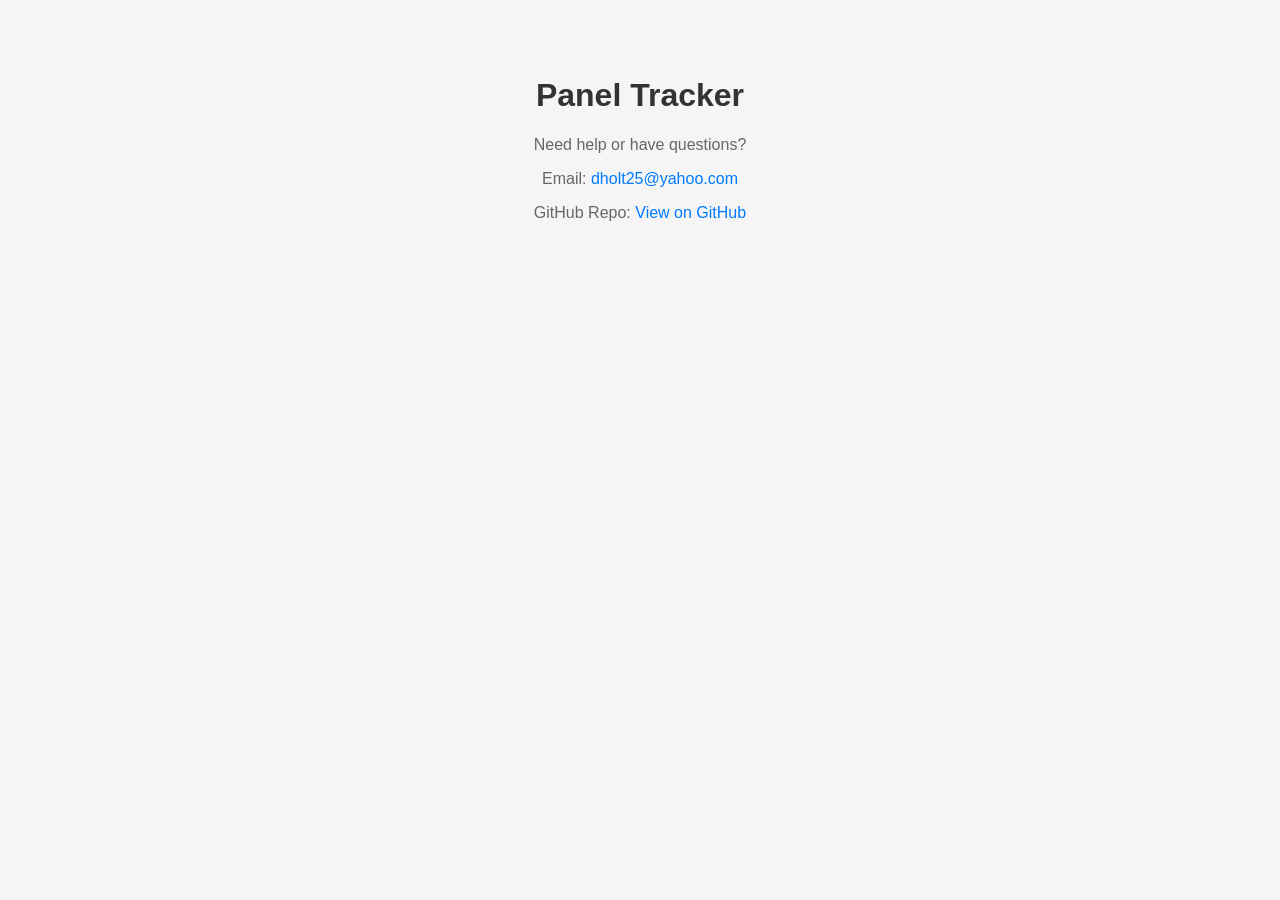
==== index.html @ fd1f83a8 "Add index.html for support page" ====
<!-- index.html -->
<!DOCTYPE html>
<html lang="en">
<head>
  <meta charset="UTF-8" />
  <meta name="viewport" content="width=device-width, initial-scale=1.0"/>
  <title>Panel Tracker Support</title>
  <style>
    body {
      font-family: sans-serif;
      background: #f5f5f5;
      text-align: center;
      padding: 3rem;
    }
    h1 {
      color: #333;
    }
    p {
      color: #666;
    }
    a {
      color: #007aff;
      text-decoration: none;
    }
  </style>
</head>
<body>
  <h1>Panel Tracker</h1>
  <p>Need help or have questions?</p>
  <p>Email: <a href="mailto:dholt25@yahoo.com">dholt25@yahoo.com</a></p>
  <p>GitHub Repo: <a href="https://github.com/Dholt1981/paneltracker-site">View on GitHub</a></p>
</body>
</html>
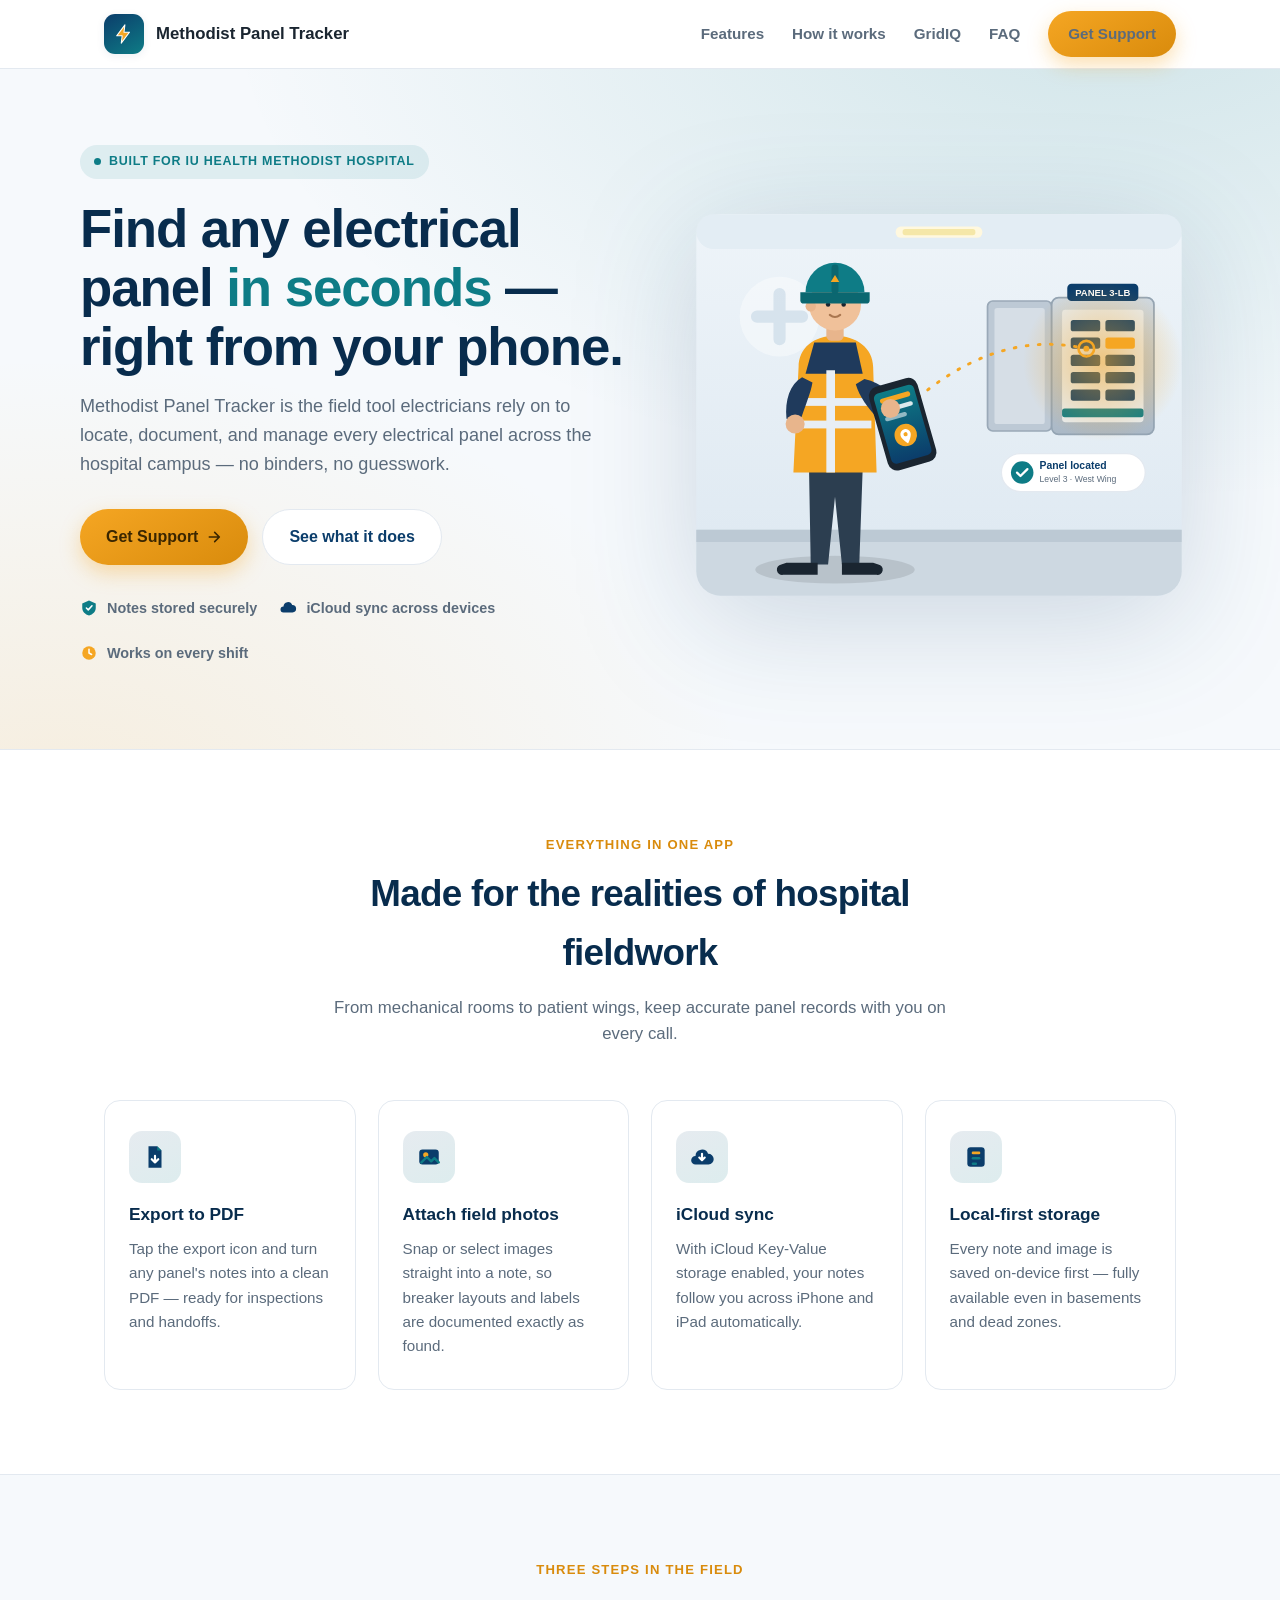
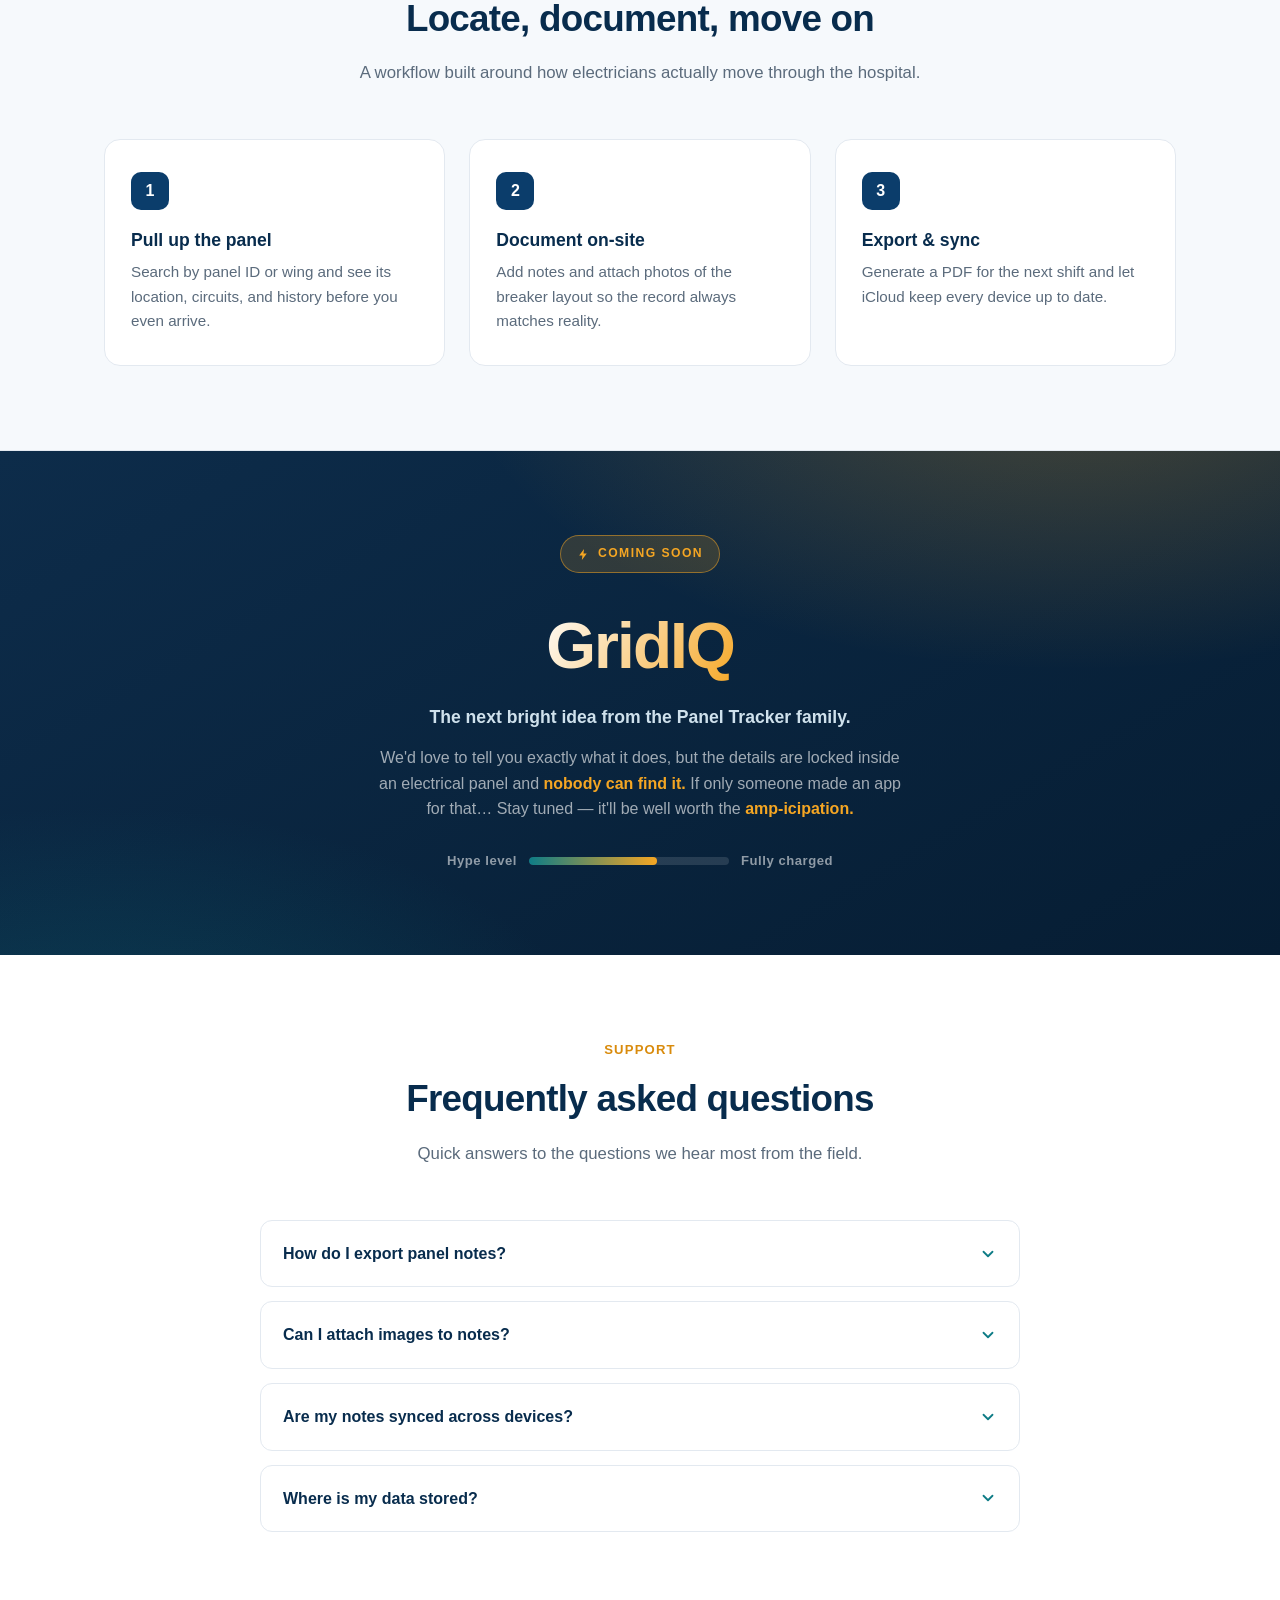
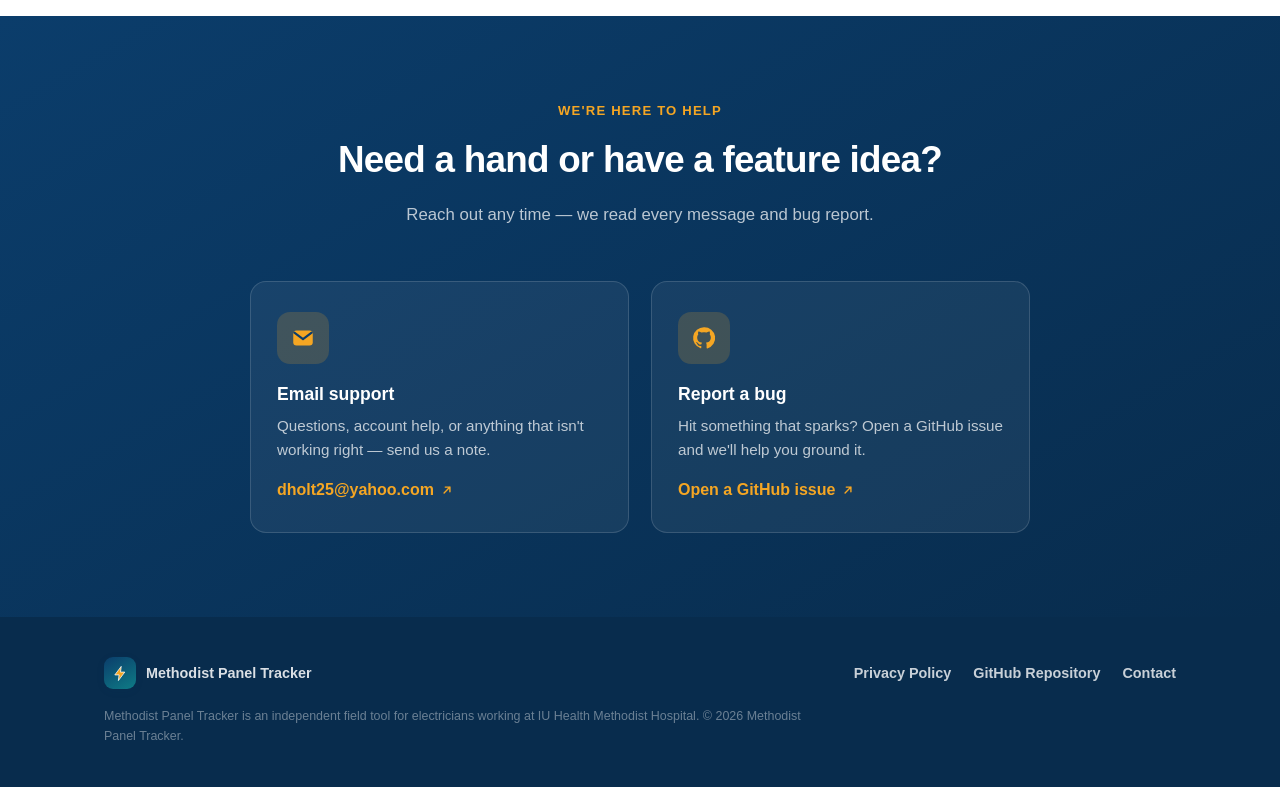
==== commit 8440f139: "Redesign site as professional landing page with GridIQ teaser Rebuild index.html into a polished lan" ====
--- a/index.html
+++ b/index.html
@@ -3,31 +3,897 @@
 <html lang="en">
 <head>
   <meta charset="UTF-8" />
-  <meta name="viewport" content="width=device-width, initial-scale=1.0"/>
-  <title>Panel Tracker Support</title>
+  <meta name="viewport" content="width=device-width, initial-scale=1.0" />
+  <meta name="description" content="Methodist Panel Tracker — the field tool electricians use to locate, document, and manage electrical panels at IU Health Methodist Hospital." />
+  <meta name="theme-color" content="#0b3d6b" />
+  <title>Methodist Panel Tracker — Field Tool for Hospital Electricians</title>
   <style>
+    :root {
+      --navy: #0b3d6b;
+      --navy-deep: #082c4d;
+      --teal: #0e7c86;
+      --amber: #f5a623;
+      --amber-deep: #d98b0c;
+      --ink: #1a2530;
+      --slate: #5b6b7c;
+      --mist: #f6f9fc;
+      --line: #e3e9f0;
+      --white: #ffffff;
+      --radius: 16px;
+      --shadow-sm: 0 2px 8px rgba(11, 61, 107, 0.08);
+      --shadow-md: 0 12px 32px rgba(11, 61, 107, 0.12);
+      --shadow-lg: 0 24px 60px rgba(11, 61, 107, 0.18);
+    }
+
+    * { box-sizing: border-box; margin: 0; padding: 0; }
+
+    html { scroll-behavior: smooth; }
+
     body {
-      font-family: sans-serif;
-      background: #f5f5f5;
+      font-family: -apple-system, BlinkMacSystemFont, "Segoe UI", Roboto, Helvetica, Arial, sans-serif;
+      color: var(--ink);
+      background: var(--white);
+      line-height: 1.6;
+      -webkit-font-smoothing: antialiased;
+    }
+
+    a { color: var(--teal); text-decoration: none; }
+    a:hover { text-decoration: underline; }
+
+    .wrap {
+      max-width: 1120px;
+      margin: 0 auto;
+      padding: 0 24px;
+    }
+
+    /* ---------- Header ---------- */
+    header {
+      position: sticky;
+      top: 0;
+      z-index: 50;
+      background: rgba(255, 255, 255, 0.92);
+      backdrop-filter: saturate(180%) blur(10px);
+      border-bottom: 1px solid var(--line);
+    }
+    .nav {
+      display: flex;
+      align-items: center;
+      justify-content: space-between;
+      height: 68px;
+    }
+    .brand {
+      display: flex;
+      align-items: center;
+      gap: 12px;
+      font-weight: 700;
+      font-size: 1.05rem;
+      color: var(--ink);
+    }
+    .brand:hover { text-decoration: none; }
+    .brand-mark {
+      width: 40px;
+      height: 40px;
+      border-radius: 11px;
+      background: linear-gradient(150deg, var(--navy), var(--teal));
+      display: grid;
+      place-items: center;
+      box-shadow: var(--shadow-sm);
+    }
+    .nav-links {
+      display: flex;
+      align-items: center;
+      gap: 28px;
+    }
+    .nav-links a {
+      color: var(--slate);
+      font-weight: 600;
+      font-size: 0.95rem;
+    }
+    .nav-links a:hover { color: var(--navy); text-decoration: none; }
+    .btn {
+      display: inline-flex;
+      align-items: center;
+      gap: 8px;
+      font-weight: 700;
+      font-size: 0.95rem;
+      padding: 11px 20px;
+      border-radius: 999px;
+      transition: transform 0.12s ease, box-shadow 0.12s ease;
+    }
+    .btn:hover { text-decoration: none; transform: translateY(-1px); }
+    .btn-primary {
+      background: linear-gradient(150deg, var(--amber), var(--amber-deep));
+      color: #3a2600;
+      box-shadow: 0 8px 20px rgba(245, 166, 35, 0.35);
+    }
+    .btn-ghost {
+      background: var(--white);
+      color: var(--navy);
+      border: 1.5px solid var(--line);
+    }
+    .btn-ghost:hover { border-color: var(--navy); }
+
+    @media (max-width: 720px) {
+      .nav-links a:not(.btn) { display: none; }
+    }
+
+    /* ---------- Hero ---------- */
+    .hero {
+      background:
+        radial-gradient(900px 500px at 88% -10%, rgba(14, 124, 134, 0.16), transparent),
+        radial-gradient(700px 460px at 4% 110%, rgba(245, 166, 35, 0.14), transparent),
+        var(--mist);
+      border-bottom: 1px solid var(--line);
+      overflow: hidden;
+    }
+    .hero-grid {
+      display: grid;
+      grid-template-columns: 1.05fr 1fr;
+      gap: 48px;
+      align-items: center;
+      padding: 76px 0 84px;
+    }
+    .eyebrow {
+      display: inline-flex;
+      align-items: center;
+      gap: 8px;
+      background: rgba(14, 124, 134, 0.1);
+      color: var(--teal);
+      font-weight: 700;
+      font-size: 0.78rem;
+      letter-spacing: 0.06em;
+      text-transform: uppercase;
+      padding: 7px 14px;
+      border-radius: 999px;
+    }
+    .eyebrow .dot {
+      width: 7px; height: 7px; border-radius: 50%;
+      background: var(--teal);
+    }
+    h1 {
+      font-size: clamp(2.2rem, 4.6vw, 3.3rem);
+      line-height: 1.12;
+      letter-spacing: -0.02em;
+      margin: 20px 0 16px;
+      color: var(--navy-deep);
+    }
+    h1 .accent { color: var(--teal); }
+    .lede {
+      font-size: 1.13rem;
+      color: var(--slate);
+      max-width: 520px;
+    }
+    .hero-cta {
+      display: flex;
+      flex-wrap: wrap;
+      gap: 14px;
+      margin-top: 30px;
+    }
+    .hero-cta .btn { padding: 14px 26px; font-size: 1rem; }
+    .trust {
+      display: flex;
+      flex-wrap: wrap;
+      gap: 22px;
+      margin-top: 32px;
+    }
+    .trust-item {
+      display: flex;
+      align-items: center;
+      gap: 9px;
+      color: var(--slate);
+      font-size: 0.9rem;
+      font-weight: 600;
+    }
+    .trust-item svg { flex-shrink: 0; }
+
+    .hero-art {
+      position: relative;
+      display: grid;
+      place-items: center;
+    }
+    .hero-art svg {
+      width: 100%;
+      height: auto;
+      max-width: 520px;
+      filter: drop-shadow(var(--shadow-lg));
+    }
+
+    @media (max-width: 880px) {
+      .hero-grid {
+        grid-template-columns: 1fr;
+        gap: 36px;
+        padding: 52px 0 60px;
+        text-align: center;
+      }
+      .lede { margin: 0 auto; }
+      .hero-cta, .trust { justify-content: center; }
+      .eyebrow { margin: 0 auto; }
+      .hero-art { order: -1; }
+    }
+
+    /* ---------- Section shells ---------- */
+    section { padding: 84px 0; }
+    .section-head {
       text-align: center;
-      padding: 3rem;
-    }
-    h1 {
-      color: #333;
-    }
-    p {
-      color: #666;
-    }
-    a {
-      color: #007aff;
-      text-decoration: none;
+      max-width: 640px;
+      margin: 0 auto 52px;
+    }
+    .section-head h2 {
+      font-size: clamp(1.7rem, 3vw, 2.3rem);
+      letter-spacing: -0.02em;
+      color: var(--navy-deep);
+    }
+    .section-head p {
+      color: var(--slate);
+      font-size: 1.05rem;
+      margin-top: 12px;
+    }
+    .kicker {
+      display: block;
+      color: var(--amber-deep);
+      font-weight: 700;
+      font-size: 0.82rem;
+      letter-spacing: 0.09em;
+      text-transform: uppercase;
+      margin-bottom: 10px;
+    }
+
+    /* ---------- Features ---------- */
+    .features { background: var(--white); }
+    .feature-grid {
+      display: grid;
+      grid-template-columns: repeat(4, 1fr);
+      gap: 22px;
+    }
+    .feature-card {
+      background: var(--white);
+      border: 1px solid var(--line);
+      border-radius: var(--radius);
+      padding: 30px 24px;
+      transition: transform 0.15s ease, box-shadow 0.15s ease, border-color 0.15s ease;
+    }
+    .feature-card:hover {
+      transform: translateY(-4px);
+      box-shadow: var(--shadow-md);
+      border-color: transparent;
+    }
+    .feat-icon {
+      width: 52px; height: 52px;
+      border-radius: 13px;
+      background: linear-gradient(150deg, rgba(11, 61, 107, 0.1), rgba(14, 124, 134, 0.14));
+      display: grid;
+      place-items: center;
+      margin-bottom: 18px;
+    }
+    .feature-card h3 {
+      font-size: 1.08rem;
+      color: var(--navy-deep);
+      margin-bottom: 8px;
+    }
+    .feature-card p {
+      color: var(--slate);
+      font-size: 0.95rem;
+    }
+    @media (max-width: 880px) {
+      .feature-grid { grid-template-columns: repeat(2, 1fr); }
+    }
+    @media (max-width: 520px) {
+      .feature-grid { grid-template-columns: 1fr; }
+    }
+
+    /* ---------- Workflow ---------- */
+    .workflow { background: var(--mist); border-block: 1px solid var(--line); }
+    .step-grid {
+      display: grid;
+      grid-template-columns: repeat(3, 1fr);
+      gap: 24px;
+      counter-reset: step;
+    }
+    .step {
+      background: var(--white);
+      border: 1px solid var(--line);
+      border-radius: var(--radius);
+      padding: 32px 26px;
+      position: relative;
+    }
+    .step-num {
+      width: 38px; height: 38px;
+      border-radius: 10px;
+      background: var(--navy);
+      color: var(--white);
+      font-weight: 800;
+      display: grid;
+      place-items: center;
+      margin-bottom: 16px;
+    }
+    .step h3 { font-size: 1.1rem; color: var(--navy-deep); margin-bottom: 6px; }
+    .step p { color: var(--slate); font-size: 0.95rem; }
+    @media (max-width: 760px) {
+      .step-grid { grid-template-columns: 1fr; }
+    }
+
+    /* ---------- GridIQ teaser ---------- */
+    .gridiq {
+      background:
+        radial-gradient(620px 320px at 84% -20%, rgba(245, 166, 35, 0.28), transparent),
+        radial-gradient(520px 300px at 8% 130%, rgba(14, 124, 134, 0.32), transparent),
+        linear-gradient(150deg, #0d2c4a, #061d33);
+      color: var(--white);
+      text-align: center;
+    }
+    .gridiq-inner {
+      max-width: 660px;
+      display: flex;
+      flex-direction: column;
+      align-items: center;
+    }
+    .soon-badge {
+      display: inline-flex;
+      align-items: center;
+      gap: 8px;
+      background: rgba(245, 166, 35, 0.16);
+      border: 1px solid rgba(245, 166, 35, 0.5);
+      color: var(--amber);
+      font-weight: 800;
+      font-size: 0.76rem;
+      letter-spacing: 0.12em;
+      text-transform: uppercase;
+      padding: 8px 16px;
+      border-radius: 999px;
+    }
+    .gridiq h2 {
+      font-size: clamp(2.6rem, 6vw, 4rem);
+      letter-spacing: -0.03em;
+      margin: 22px 0 6px;
+      background: linear-gradient(120deg, #ffffff, var(--amber));
+      -webkit-background-clip: text;
+      background-clip: text;
+      color: transparent;
+    }
+    .gridiq .gridiq-sub {
+      font-size: 1.1rem;
+      font-weight: 700;
+      color: #cfe1ec;
+      margin-bottom: 14px;
+    }
+    .gridiq .gridiq-joke {
+      color: rgba(255, 255, 255, 0.62);
+      font-size: 1rem;
+      max-width: 540px;
+    }
+    .gridiq .gridiq-joke em { color: var(--amber); font-style: normal; font-weight: 700; }
+    .gridiq .meter {
+      display: flex;
+      align-items: center;
+      gap: 12px;
+      margin-top: 28px;
+      color: rgba(255, 255, 255, 0.55);
+      font-size: 0.82rem;
+      font-weight: 700;
+      letter-spacing: 0.04em;
+    }
+    .meter .track {
+      width: 200px;
+      height: 8px;
+      border-radius: 999px;
+      background: rgba(255, 255, 255, 0.12);
+      overflow: hidden;
+    }
+    .meter .fill {
+      display: block;
+      height: 100%;
+      width: 64%;
+      border-radius: 999px;
+      background: linear-gradient(90deg, var(--teal), var(--amber));
+    }
+
+    /* ---------- FAQ ---------- */
+    .faq { background: var(--white); }
+    .faq-list {
+      max-width: 760px;
+      margin: 0 auto;
+      display: flex;
+      flex-direction: column;
+      gap: 14px;
+    }
+    details {
+      border: 1px solid var(--line);
+      border-radius: 12px;
+      background: var(--white);
+      overflow: hidden;
+      transition: box-shadow 0.15s ease;
+    }
+    details[open] { box-shadow: var(--shadow-sm); }
+    summary {
+      cursor: pointer;
+      list-style: none;
+      padding: 20px 22px;
+      font-weight: 700;
+      color: var(--navy-deep);
+      display: flex;
+      justify-content: space-between;
+      align-items: center;
+      gap: 16px;
+    }
+    summary::-webkit-details-marker { display: none; }
+    summary .chev {
+      flex-shrink: 0;
+      transition: transform 0.2s ease;
+      color: var(--teal);
+    }
+    details[open] summary .chev { transform: rotate(180deg); }
+    details .answer {
+      padding: 0 22px 20px;
+      color: var(--slate);
+    }
+
+    /* ---------- Support / contact ---------- */
+    .support {
+      background: linear-gradient(150deg, var(--navy), var(--navy-deep));
+      color: var(--white);
+    }
+    .support .section-head h2 { color: var(--white); }
+    .support .section-head p { color: rgba(255, 255, 255, 0.72); }
+    .support .kicker { color: var(--amber); }
+    .contact-grid {
+      display: grid;
+      grid-template-columns: repeat(2, 1fr);
+      gap: 22px;
+      max-width: 780px;
+      margin: 0 auto;
+    }
+    .contact-card {
+      background: rgba(255, 255, 255, 0.06);
+      border: 1px solid rgba(255, 255, 255, 0.14);
+      border-radius: var(--radius);
+      padding: 30px 26px;
+      transition: background 0.15s ease;
+    }
+    .contact-card:hover { background: rgba(255, 255, 255, 0.1); }
+    .contact-card .feat-icon {
+      background: rgba(245, 166, 35, 0.18);
+      margin-bottom: 16px;
+    }
+    .contact-card h3 { font-size: 1.1rem; margin-bottom: 6px; }
+    .contact-card p { color: rgba(255, 255, 255, 0.72); font-size: 0.95rem; margin-bottom: 14px; }
+    .contact-card a.link-out {
+      font-weight: 700;
+      color: var(--amber);
+      display: inline-flex;
+      align-items: center;
+      gap: 6px;
+    }
+    @media (max-width: 620px) {
+      .contact-grid { grid-template-columns: 1fr; }
+    }
+
+    /* ---------- Footer ---------- */
+    footer {
+      background: var(--navy-deep);
+      color: rgba(255, 255, 255, 0.6);
+      padding: 40px 0;
+      font-size: 0.9rem;
+    }
+    .foot {
+      display: flex;
+      flex-wrap: wrap;
+      align-items: center;
+      justify-content: space-between;
+      gap: 16px;
+    }
+    .foot-links { display: flex; gap: 22px; flex-wrap: wrap; }
+    .foot-links a { color: rgba(255, 255, 255, 0.78); font-weight: 600; }
+    .foot-brand { display: flex; align-items: center; gap: 10px; color: rgba(255,255,255,0.85); font-weight: 700; }
+    .disclaimer {
+      margin-top: 18px;
+      font-size: 0.78rem;
+      color: rgba(255, 255, 255, 0.4);
+      max-width: 720px;
     }
   </style>
 </head>
 <body>
-  <h1>Panel Tracker</h1>
-  <p>Need help or have questions?</p>
-  <p>Email: <a href="mailto:dholt25@yahoo.com">dholt25@yahoo.com</a></p>
-  <p>GitHub Repo: <a href="https://github.com/Dholt1981/paneltracker-site">View on GitHub</a></p>
+
+  <!-- ===== Header ===== -->
+  <header>
+    <div class="wrap nav">
+      <a class="brand" href="#top">
+        <span class="brand-mark" aria-hidden="true">
+          <svg width="22" height="22" viewBox="0 0 24 24" fill="none">
+            <path d="M13 2 4 14h6l-1 8 9-12h-6l1-8Z" fill="#f5a623" stroke="#fff" stroke-width="1.1" stroke-linejoin="round"/>
+          </svg>
+        </span>
+        <span>Methodist Panel Tracker</span>
+      </a>
+      <nav class="nav-links">
+        <a href="#features">Features</a>
+        <a href="#workflow">How it works</a>
+        <a href="#gridiq">GridIQ</a>
+        <a href="#faq">FAQ</a>
+        <a href="#support" class="btn btn-primary">Get Support</a>
+      </nav>
+    </div>
+  </header>
+
+  <main id="top">
+
+    <!-- ===== Hero ===== -->
+    <div class="hero">
+      <div class="wrap hero-grid">
+        <div class="hero-copy">
+          <span class="eyebrow"><span class="dot"></span> Built for IU Health Methodist Hospital</span>
+          <h1>Find any electrical panel <span class="accent">in seconds</span> — right from your phone.</h1>
+          <p class="lede">
+            Methodist Panel Tracker is the field tool electricians rely on to
+            locate, document, and manage every electrical panel across the
+            hospital campus — no binders, no guesswork.
+          </p>
+          <div class="hero-cta">
+            <a href="#support" class="btn btn-primary">
+              Get Support
+              <svg width="16" height="16" viewBox="0 0 24 24" fill="none"><path d="M5 12h14M13 5l7 7-7 7" stroke="#3a2600" stroke-width="2.4" stroke-linecap="round" stroke-linejoin="round"/></svg>
+            </a>
+            <a href="#features" class="btn btn-ghost">See what it does</a>
+          </div>
+          <div class="trust">
+            <span class="trust-item">
+              <svg width="18" height="18" viewBox="0 0 24 24" fill="none"><path d="M12 2 3 6v6c0 5 3.8 8.5 9 10 5.2-1.5 9-5 9-10V6l-9-4Z" fill="#0e7c86"/><path d="m8.5 12 2.5 2.5L16 9" stroke="#fff" stroke-width="2" stroke-linecap="round" stroke-linejoin="round"/></svg>
+              Notes stored securely
+            </span>
+            <span class="trust-item">
+              <svg width="18" height="18" viewBox="0 0 24 24" fill="none"><path d="M6 18a4 4 0 0 1 0-8 6 6 0 0 1 11.6-2A4.5 4.5 0 0 1 18 18H6Z" fill="#0b3d6b"/></svg>
+              iCloud sync across devices
+            </span>
+            <span class="trust-item">
+              <svg width="18" height="18" viewBox="0 0 24 24" fill="none"><circle cx="12" cy="12" r="9" fill="#f5a623"/><path d="M12 7v5l3.5 2" stroke="#fff" stroke-width="2" stroke-linecap="round" stroke-linejoin="round"/></svg>
+              Works on every shift
+            </span>
+          </div>
+        </div>
+
+        <!-- Hero illustration: electrician using phone to locate a hospital panel -->
+        <div class="hero-art">
+          <svg viewBox="0 0 600 480" role="img" aria-labelledby="heroTitle heroDesc" xmlns="http://www.w3.org/2000/svg">
+            <title id="heroTitle">Electrician using a phone to locate a hospital electrical panel</title>
+            <desc id="heroDesc">A hard-hatted electrician in a safety vest holds a smartphone running Methodist Panel Tracker, with a locator signal pointing to an open electrical panel on a hospital corridor wall.</desc>
+
+            <defs>
+              <linearGradient id="wall" x1="0" y1="0" x2="0" y2="1">
+                <stop offset="0" stop-color="#eef4f9"/>
+                <stop offset="1" stop-color="#dde8f1"/>
+              </linearGradient>
+              <linearGradient id="panelG" x1="0" y1="0" x2="0" y2="1">
+                <stop offset="0" stop-color="#cfd9e2"/>
+                <stop offset="1" stop-color="#aab8c6"/>
+              </linearGradient>
+              <linearGradient id="phoneScreen" x1="0" y1="0" x2="0" y2="1">
+                <stop offset="0" stop-color="#0e7c86"/>
+                <stop offset="1" stop-color="#0b3d6b"/>
+              </linearGradient>
+              <radialGradient id="ping" cx="0.5" cy="0.5" r="0.5">
+                <stop offset="0" stop-color="#f5a623" stop-opacity="0.55"/>
+                <stop offset="1" stop-color="#f5a623" stop-opacity="0"/>
+              </radialGradient>
+            </defs>
+
+            <!-- backdrop -->
+            <rect x="20" y="20" width="560" height="440" rx="28" fill="url(#wall)"/>
+
+            <!-- hospital ceiling rail + recessed light -->
+            <rect x="20" y="20" width="560" height="40" rx="20" fill="#e3edf4"/>
+            <rect x="250" y="34" width="100" height="13" rx="6" fill="#fff8df"/>
+            <rect x="258" y="37" width="84" height="7" rx="3" fill="#f5e7a8"/>
+
+            <!-- faint medical cross on wall -->
+            <g opacity="0.4">
+              <circle cx="116" cy="138" r="46" fill="#fff"/>
+              <path d="M116 112v52M90 138h52" stroke="#bcd0e0" stroke-width="14" stroke-linecap="round"/>
+            </g>
+
+            <!-- corridor floor -->
+            <path d="M20 384h560v48a28 28 0 0 1-28 28H48a28 28 0 0 1-28-28v-48Z" fill="#cdd8e1"/>
+            <path d="M20 384h560v14H20z" fill="#bcc9d4"/>
+
+            <!-- ===== Electrical panel on the wall ===== -->
+            <g>
+              <!-- open door -->
+              <rect x="356" y="120" width="74" height="150" rx="6" fill="#bdc9d5" stroke="#9aa9b8" stroke-width="2"/>
+              <rect x="364" y="128" width="58" height="134" rx="3" fill="#d6dee6"/>
+              <!-- cabinet body -->
+              <rect x="430" y="116" width="118" height="158" rx="8" fill="url(#panelG)" stroke="#94a4b3" stroke-width="2"/>
+              <rect x="442" y="130" width="94" height="130" rx="4" fill="#e7edf2"/>
+              <!-- breaker rows -->
+              <g fill="#0b3d6b">
+                <rect x="452" y="142" width="34" height="13" rx="3"/>
+                <rect x="492" y="142" width="34" height="13" rx="3"/>
+                <rect x="452" y="162" width="34" height="13" rx="3"/>
+                <rect x="492" y="162" width="34" height="13" rx="3" fill="#f5a623"/>
+                <rect x="452" y="182" width="34" height="13" rx="3"/>
+                <rect x="492" y="182" width="34" height="13" rx="3"/>
+                <rect x="452" y="202" width="34" height="13" rx="3"/>
+                <rect x="492" y="202" width="34" height="13" rx="3"/>
+                <rect x="452" y="222" width="34" height="13" rx="3"/>
+                <rect x="492" y="222" width="34" height="13" rx="3"/>
+              </g>
+              <!-- panel label tag -->
+              <rect x="442" y="244" width="94" height="10" rx="3" fill="#0e7c86"/>
+              <!-- panel ID plate -->
+              <rect x="448" y="100" width="82" height="20" rx="5" fill="#0b3d6b"/>
+              <text x="489" y="114" font-family="Arial, sans-serif" font-size="11" font-weight="700" fill="#fff" text-anchor="middle">PANEL 3-LB</text>
+            </g>
+
+            <!-- locator ping behind panel -->
+            <circle cx="489" cy="190" r="92" fill="url(#ping)"/>
+
+            <!-- dashed locator beam from phone to panel -->
+            <path d="M255 250 Q360 150 470 175" stroke="#f5a623" stroke-width="3.4" stroke-linecap="round" stroke-dasharray="2 12" fill="none"/>
+            <circle cx="470" cy="175" r="9" fill="none" stroke="#f5a623" stroke-width="3"/>
+            <circle cx="470" cy="175" r="3.4" fill="#f5a623"/>
+
+            <!-- ===== Electrician ===== -->
+            <g>
+              <!-- shadow -->
+              <ellipse cx="180" cy="430" rx="92" ry="16" fill="#000" opacity="0.1"/>
+
+              <!-- legs -->
+              <path d="M150 312h62l-4 112h-20l-8-78-8 78h-20l-2-112Z" fill="#2c3e50"/>
+              <!-- boots -->
+              <path d="M124 422h36v14h-40a4 4 0 0 1-2-12l6-2Z" fill="#1a2530"/>
+              <path d="M188 422h36l6 2a4 4 0 0 1-2 12h-40v-14Z" fill="#1a2530"/>
+
+              <!-- torso: hi-vis safety vest -->
+              <path d="M138 196c0-22 18-36 42-36s44 14 44 36l4 122h-96l6-122Z" fill="#f5a623"/>
+              <!-- vest under-shirt -->
+              <path d="M156 168h48l8 36h-66l10-36Z" fill="#1f3a5c"/>
+              <!-- reflective stripes -->
+              <rect x="142" y="232" width="80" height="9" fill="#e8eef4"/>
+              <rect x="142" y="258" width="80" height="9" fill="#e8eef4"/>
+              <path d="M170 200h10v118h-10z" fill="#e8eef4"/>
+
+              <!-- right arm holding phone up -->
+              <path d="M214 210c20 4 34 18 40 36-6 8-16 12-24 10-12-12-22-26-26-40l10-6Z" fill="#1f3a5c"/>
+              <!-- left arm down -->
+              <path d="M142 208c-14 8-20 26-18 48l16 2c6-18 12-32 14-44l-12-6Z" fill="#1f3a5c"/>
+              <!-- left hand -->
+              <circle cx="134" cy="262" r="11" fill="#e8b58c"/>
+
+              <!-- phone in right hand -->
+              <g transform="rotate(-16 250 252)">
+                <rect x="226" y="214" width="58" height="100" rx="11" fill="#1a2530"/>
+                <rect x="231" y="222" width="48" height="84" rx="6" fill="url(#phoneScreen)"/>
+                <!-- app screen content -->
+                <rect x="237" y="229" width="36" height="6" rx="3" fill="#f5a623"/>
+                <rect x="237" y="241" width="36" height="5" rx="2.5" fill="#ffffff" opacity="0.85"/>
+                <rect x="237" y="251" width="26" height="5" rx="2.5" fill="#ffffff" opacity="0.55"/>
+                <!-- pin marker on screen -->
+                <circle cx="255" cy="277" r="13" fill="#f5a623"/>
+                <path d="M255 270a6 6 0 0 0-6 6c0 4.5 6 11 6 11s6-6.5 6-11a6 6 0 0 0-6-6Z" fill="#fff"/>
+                <circle cx="255" cy="276" r="2.4" fill="#f5a623"/>
+              </g>
+              <!-- right hand gripping phone -->
+              <circle cx="244" cy="244" r="11" fill="#e8b58c"/>
+
+              <!-- neck + head -->
+              <rect x="170" y="146" width="20" height="20" rx="6" fill="#e8b58c"/>
+              <circle cx="180" cy="124" r="30" fill="#f0c19a"/>
+              <!-- ear -->
+              <circle cx="152" cy="126" r="6" fill="#e8b58c"/>
+              <!-- face detail -->
+              <circle cx="172" cy="124" r="2.6" fill="#1a2530"/>
+              <circle cx="190" cy="124" r="2.6" fill="#1a2530"/>
+              <path d="M174 136q6 5 12 0" stroke="#a9764f" stroke-width="2.4" fill="none" stroke-linecap="round"/>
+
+              <!-- hard hat -->
+              <path d="M146 110a34 34 0 0 1 68 0Z" fill="#0e7c86"/>
+              <path d="M140 110h80v9a4 4 0 0 1-4 4h-72a4 4 0 0 1-4-4v-9Z" fill="#0b6770"/>
+              <rect x="176" y="78" width="8" height="34" rx="4" fill="#0b6770"/>
+              <!-- hat front badge -->
+              <path d="M180 90l-5 8h10l-5-8Z" fill="#f5a623"/>
+            </g>
+
+            <!-- floating UI: located confirmation chip -->
+            <g>
+              <rect x="372" y="296" width="166" height="44" rx="22" fill="#fff" stroke="#e3e9f0" stroke-width="1.5"/>
+              <circle cx="396" cy="318" r="13" fill="#0e7c86"/>
+              <path d="m390 318 4 4 8-8" stroke="#fff" stroke-width="2.6" stroke-linecap="round" stroke-linejoin="round" fill="none"/>
+              <text x="416" y="314" font-family="Arial, sans-serif" font-size="12" font-weight="700" fill="#0b3d6b">Panel located</text>
+              <text x="416" y="329" font-family="Arial, sans-serif" font-size="10" fill="#5b6b7c">Level 3 · West Wing</text>
+            </g>
+          </svg>
+        </div>
+      </div>
+    </div>
+
+    <!-- ===== Features ===== -->
+    <section id="features" class="features">
+      <div class="wrap">
+        <div class="section-head">
+          <span class="kicker">Everything in one app</span>
+          <h2>Made for the realities of hospital fieldwork</h2>
+          <p>From mechanical rooms to patient wings, keep accurate panel records with you on every call.</p>
+        </div>
+        <div class="feature-grid">
+          <div class="feature-card">
+            <div class="feat-icon">
+              <svg width="26" height="26" viewBox="0 0 24 24" fill="none"><path d="M6 2h8l4 4v16H6V2Z" fill="#0b3d6b"/><path d="M14 2v4h4" fill="#0e7c86"/><path d="M12 11v6m0 0-3-3m3 3 3-3" stroke="#fff" stroke-width="2" stroke-linecap="round" stroke-linejoin="round"/></svg>
+            </div>
+            <h3>Export to PDF</h3>
+            <p>Tap the export icon and turn any panel's notes into a clean PDF — ready for inspections and handoffs.</p>
+          </div>
+          <div class="feature-card">
+            <div class="feat-icon">
+              <svg width="26" height="26" viewBox="0 0 24 24" fill="none"><rect x="3" y="5" width="18" height="14" rx="3" fill="#0b3d6b"/><circle cx="9" cy="10" r="2.4" fill="#f5a623"/><path d="m5 17 5-5 4 4 3-3 4 4" stroke="#0e7c86" stroke-width="2.2" stroke-linecap="round" stroke-linejoin="round" fill="none"/></svg>
+            </div>
+            <h3>Attach field photos</h3>
+            <p>Snap or select images straight into a note, so breaker layouts and labels are documented exactly as found.</p>
+          </div>
+          <div class="feature-card">
+            <div class="feat-icon">
+              <svg width="26" height="26" viewBox="0 0 24 24" fill="none"><path d="M6 19a4 4 0 0 1 0-8 6 6 0 0 1 11.6-2A4.5 4.5 0 0 1 18 19H6Z" fill="#0b3d6b"/><path d="M12 9v6m0 0 2.5-2.5M12 15l-2.5-2.5" stroke="#fff" stroke-width="2" stroke-linecap="round" stroke-linejoin="round"/></svg>
+            </div>
+            <h3>iCloud sync</h3>
+            <p>With iCloud Key-Value storage enabled, your notes follow you across iPhone and iPad automatically.</p>
+          </div>
+          <div class="feature-card">
+            <div class="feat-icon">
+              <svg width="26" height="26" viewBox="0 0 24 24" fill="none"><rect x="4" y="3" width="16" height="18" rx="3" fill="#0b3d6b"/><rect x="8" y="7" width="8" height="2.4" rx="1.2" fill="#f5a623"/><rect x="8" y="12" width="8" height="2.4" rx="1.2" fill="#0e7c86"/><rect x="8" y="17" width="5" height="2.4" rx="1.2" fill="#0e7c86"/></svg>
+            </div>
+            <h3>Local-first storage</h3>
+            <p>Every note and image is saved on-device first — fully available even in basements and dead zones.</p>
+          </div>
+        </div>
+      </div>
+    </section>
+
+    <!-- ===== Workflow ===== -->
+    <section id="workflow" class="workflow">
+      <div class="wrap">
+        <div class="section-head">
+          <span class="kicker">Three steps in the field</span>
+          <h2>Locate, document, move on</h2>
+          <p>A workflow built around how electricians actually move through the hospital.</p>
+        </div>
+        <div class="step-grid">
+          <div class="step">
+            <div class="step-num">1</div>
+            <h3>Pull up the panel</h3>
+            <p>Search by panel ID or wing and see its location, circuits, and history before you even arrive.</p>
+          </div>
+          <div class="step">
+            <div class="step-num">2</div>
+            <h3>Document on-site</h3>
+            <p>Add notes and attach photos of the breaker layout so the record always matches reality.</p>
+          </div>
+          <div class="step">
+            <div class="step-num">3</div>
+            <h3>Export &amp; sync</h3>
+            <p>Generate a PDF for the next shift and let iCloud keep every device up to date.</p>
+          </div>
+        </div>
+      </div>
+    </section>
+
+    <!-- ===== GridIQ teaser ===== -->
+    <section id="gridiq" class="gridiq">
+      <div class="wrap gridiq-inner">
+        <span class="soon-badge">
+          <svg width="13" height="13" viewBox="0 0 24 24" fill="none"><path d="M13 2 4 14h6l-1 8 9-12h-6l1-8Z" fill="#f5a623"/></svg>
+          Coming Soon
+        </span>
+        <h2>GridIQ</h2>
+        <p class="gridiq-sub">The next bright idea from the Panel Tracker family.</p>
+        <p class="gridiq-joke">
+          We'd love to tell you exactly what it does, but the details are locked
+          inside an electrical panel and <em>nobody can find it.</em> If only
+          someone made an app for that&hellip; Stay tuned &mdash; it'll be well
+          worth the <em>amp-icipation.</em>
+        </p>
+        <div class="meter">
+          <span>Hype level</span>
+          <span class="track"><span class="fill"></span></span>
+          <span>Fully charged</span>
+        </div>
+      </div>
+    </section>
+
+    <!-- ===== FAQ ===== -->
+    <section id="faq" class="faq">
+      <div class="wrap">
+        <div class="section-head">
+          <span class="kicker">Support</span>
+          <h2>Frequently asked questions</h2>
+          <p>Quick answers to the questions we hear most from the field.</p>
+        </div>
+        <div class="faq-list">
+          <details>
+            <summary>How do I export panel notes?
+              <svg class="chev" width="18" height="18" viewBox="0 0 24 24" fill="none"><path d="m6 9 6 6 6-6" stroke="currentColor" stroke-width="2.4" stroke-linecap="round" stroke-linejoin="round"/></svg>
+            </summary>
+            <div class="answer">Tap the export icon in the top-right corner of a panel and select <strong>PDF</strong>. The app builds a formatted document you can share or save.</div>
+          </details>
+          <details>
+            <summary>Can I attach images to notes?
+              <svg class="chev" width="18" height="18" viewBox="0 0 24 24" fill="none"><path d="m6 9 6 6 6-6" stroke="currentColor" stroke-width="2.4" stroke-linecap="round" stroke-linejoin="round"/></svg>
+            </summary>
+            <div class="answer">Yes. Tap <strong>Select Image</strong> in the note section to attach field photos directly to a panel record.</div>
+          </details>
+          <details>
+            <summary>Are my notes synced across devices?
+              <svg class="chev" width="18" height="18" viewBox="0 0 24 24" fill="none"><path d="m6 9 6 6 6-6" stroke="currentColor" stroke-width="2.4" stroke-linecap="round" stroke-linejoin="round"/></svg>
+            </summary>
+            <div class="answer">Yes — as long as <strong>iCloud Key-Value storage</strong> is enabled on your devices, notes sync automatically between them.</div>
+          </details>
+          <details>
+            <summary>Where is my data stored?
+              <svg class="chev" width="18" height="18" viewBox="0 0 24 24" fill="none"><path d="m6 9 6 6 6-6" stroke="currentColor" stroke-width="2.4" stroke-linecap="round" stroke-linejoin="round"/></svg>
+            </summary>
+            <div class="answer">All notes and images are saved <strong>locally on your device</strong> and optionally backed up with iCloud, so they stay available even without a connection.</div>
+          </details>
+        </div>
+      </div>
+    </section>
+
+    <!-- ===== Support / Contact ===== -->
+    <section id="support" class="support">
+      <div class="wrap">
+        <div class="section-head">
+          <span class="kicker">We're here to help</span>
+          <h2>Need a hand or have a feature idea?</h2>
+          <p>Reach out any time — we read every message and bug report.</p>
+        </div>
+        <div class="contact-grid">
+          <div class="contact-card">
+            <div class="feat-icon">
+              <svg width="26" height="26" viewBox="0 0 24 24" fill="none"><rect x="3" y="5" width="18" height="14" rx="3" fill="#f5a623"/><path d="m4 7 8 6 8-6" stroke="#0b3d6b" stroke-width="2" stroke-linecap="round" stroke-linejoin="round" fill="none"/></svg>
+            </div>
+            <h3>Email support</h3>
+            <p>Questions, account help, or anything that isn't working right — send us a note.</p>
+            <a class="link-out" href="mailto:dholt25@yahoo.com">
+              dholt25@yahoo.com
+              <svg width="14" height="14" viewBox="0 0 24 24" fill="none"><path d="M7 17 17 7M9 7h8v8" stroke="#f5a623" stroke-width="2.4" stroke-linecap="round" stroke-linejoin="round"/></svg>
+            </a>
+          </div>
+          <div class="contact-card">
+            <div class="feat-icon">
+              <svg width="26" height="26" viewBox="0 0 24 24" fill="none"><path d="M12 2a10 10 0 0 0-3.2 19.5c.5.1.7-.2.7-.5v-1.7c-2.8.6-3.4-1.3-3.4-1.3-.5-1.2-1.1-1.5-1.1-1.5-.9-.6.1-.6.1-.6 1 .1 1.5 1 1.5 1 .9 1.6 2.4 1.1 3 .9.1-.7.4-1.1.7-1.4-2.2-.300-4.6-1.1-4.6-5 0-1.1.4-2 1-2.7-.1-.3-.4-1.3.1-2.7 0 0 .8-.3 2.7 1a9.3 9.3 0 0 1 5 0c1.9-1.3 2.7-1 2.7-1 .5 1.4.2 2.4.1 2.7.6.7 1 1.6 1 2.7 0 3.9-2.4 4.7-4.6 5 .4.3.7.9.7 1.9v2.8c0 .3.2.6.7.5A10 10 0 0 0 12 2Z" fill="#f5a623"/></svg>
+            </div>
+            <h3>Report a bug</h3>
+            <p>Hit something that sparks? Open a GitHub issue and we'll help you ground it.</p>
+            <a class="link-out" href="https://github.com/Dholt1981/paneltracker-site/issues">
+              Open a GitHub issue
+              <svg width="14" height="14" viewBox="0 0 24 24" fill="none"><path d="M7 17 17 7M9 7h8v8" stroke="#f5a623" stroke-width="2.4" stroke-linecap="round" stroke-linejoin="round"/></svg>
+            </a>
+          </div>
+        </div>
+      </div>
+    </section>
+  </main>
+
+  <!-- ===== Footer ===== -->
+  <footer>
+    <div class="wrap">
+      <div class="foot">
+        <div class="foot-brand">
+          <span class="brand-mark" aria-hidden="true" style="width:32px;height:32px;border-radius:9px;">
+            <svg width="17" height="17" viewBox="0 0 24 24" fill="none"><path d="M13 2 4 14h6l-1 8 9-12h-6l1-8Z" fill="#f5a623" stroke="#fff" stroke-width="1.1" stroke-linejoin="round"/></svg>
+          </span>
+          Methodist Panel Tracker
+        </div>
+        <div class="foot-links">
+          <a href="https://dholt1981.github.io/paneltracker-site/privacy">Privacy Policy</a>
+          <a href="https://github.com/Dholt1981/paneltracker-site">GitHub Repository</a>
+          <a href="mailto:dholt25@yahoo.com">Contact</a>
+        </div>
+      </div>
+      <p class="disclaimer">
+        Methodist Panel Tracker is an independent field tool for electricians working at
+        IU Health Methodist Hospital. &copy; <span id="year">2026</span> Methodist Panel Tracker.
+      </p>
+    </div>
+  </footer>
+
+  <script>
+    document.getElementById('year').textContent = new Date().getFullYear();
+  </script>
 </body>
 </html>
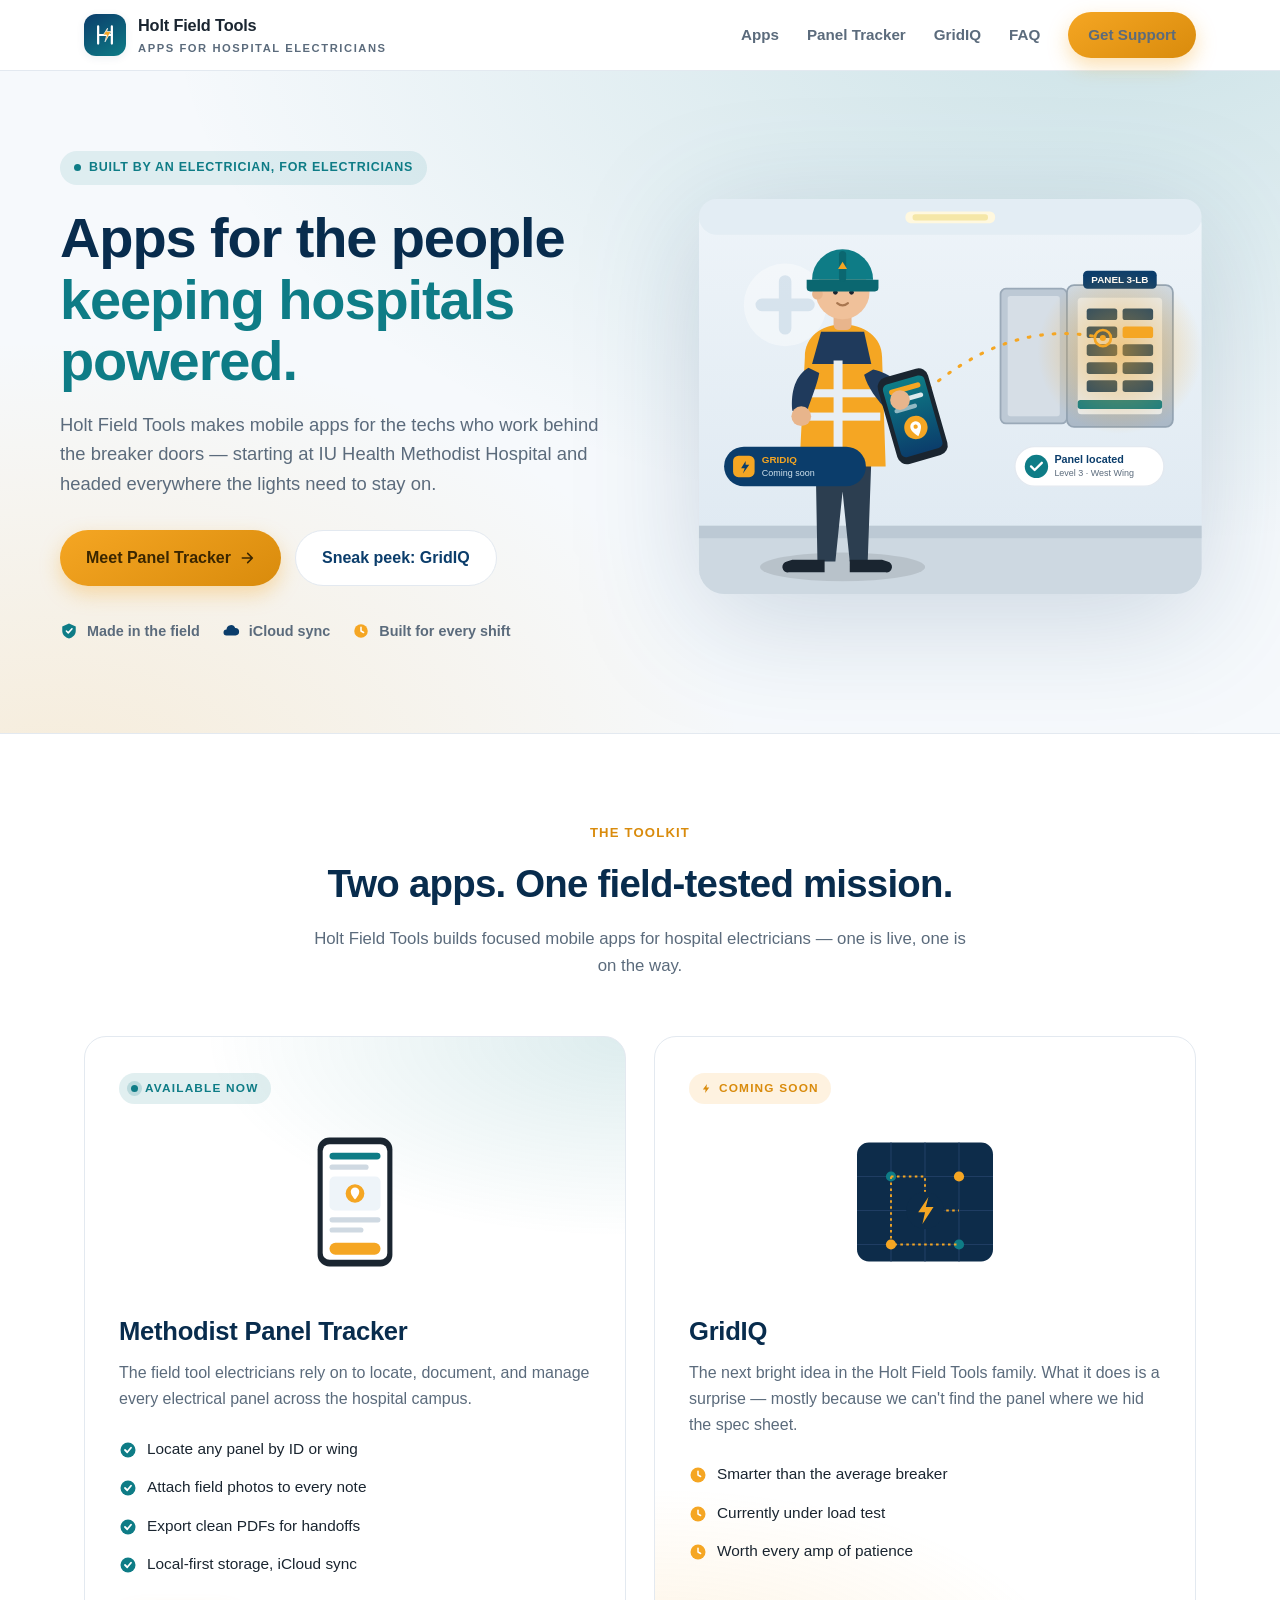
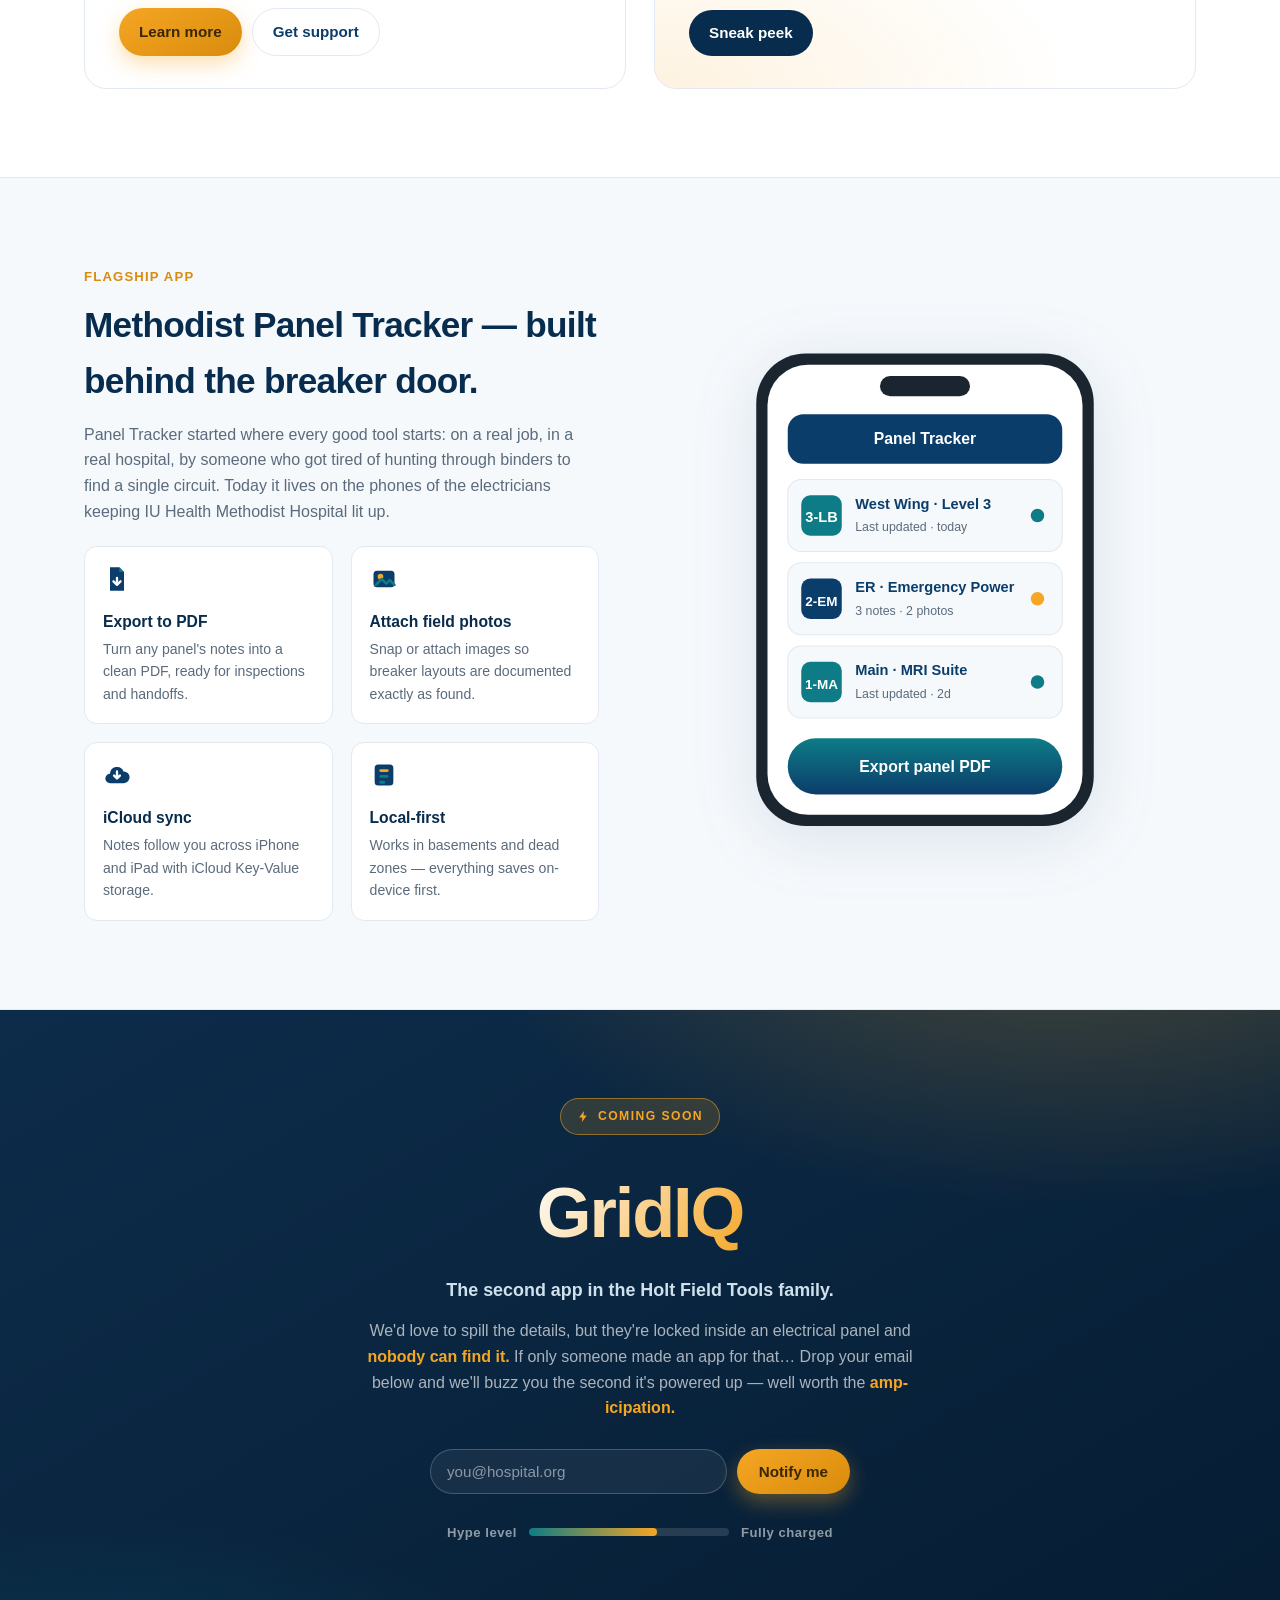
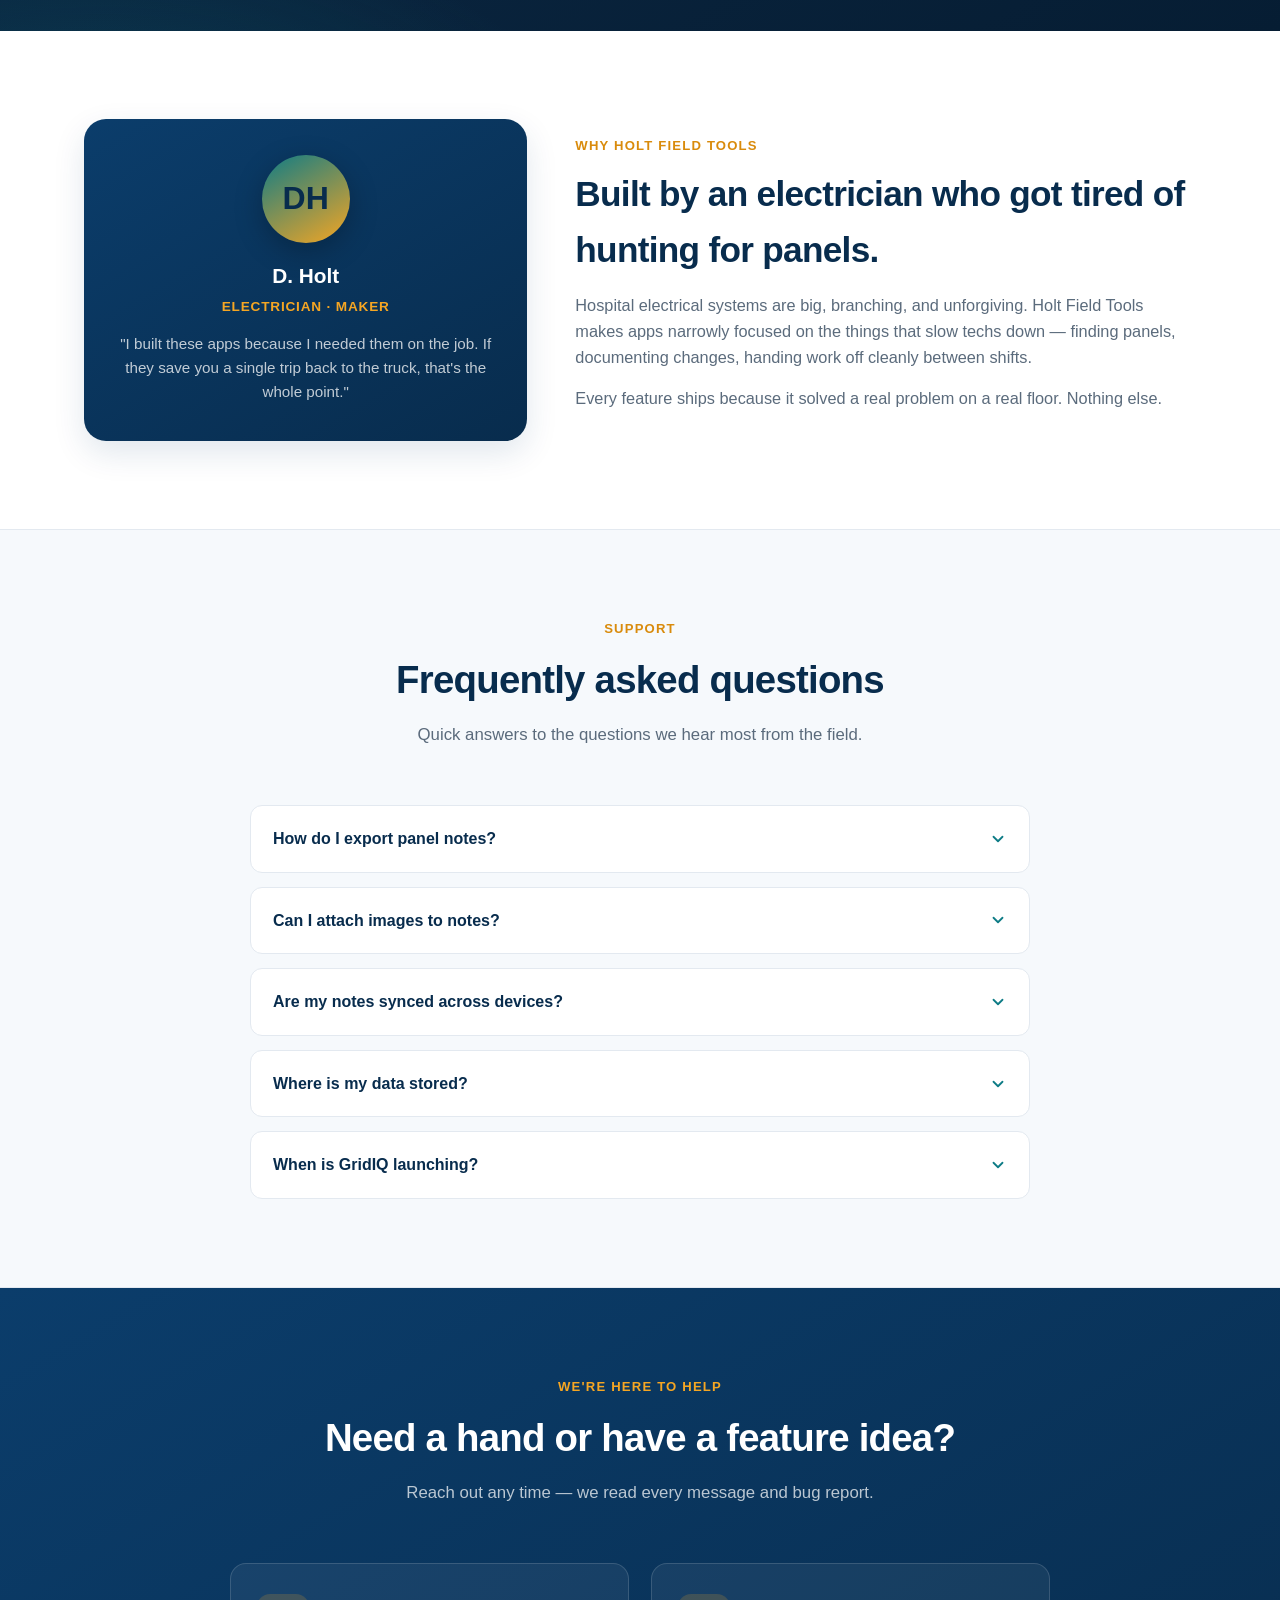
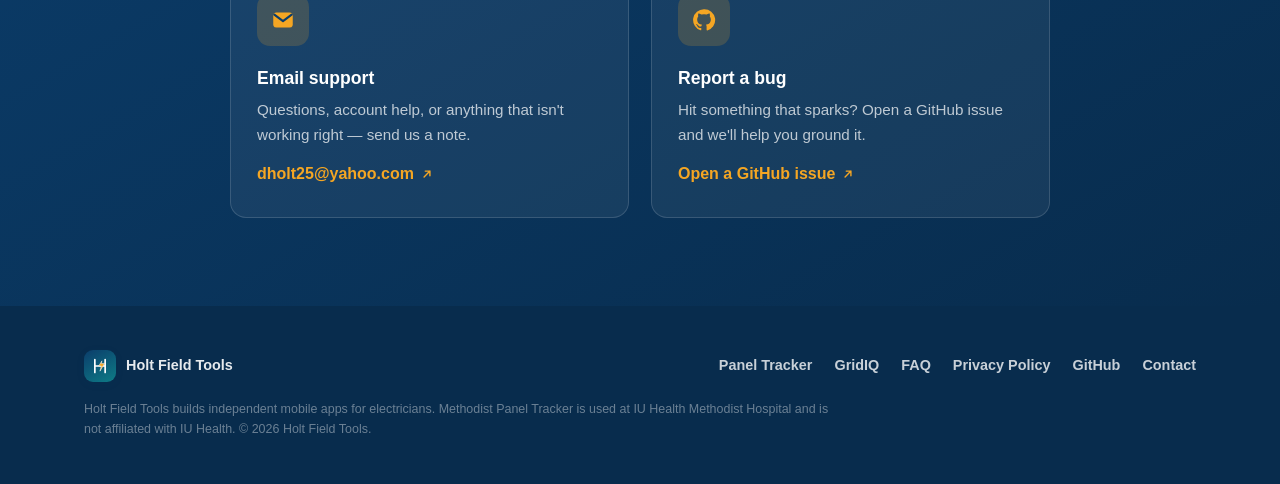
==== commit 0caf6532: "Reposition site as Holt Field Tools product family Rebuild index.html as an umbrella brand site for " ====
--- a/index.html
+++ b/index.html
@@ -4,9 +4,9 @@
 <head>
   <meta charset="UTF-8" />
   <meta name="viewport" content="width=device-width, initial-scale=1.0" />
-  <meta name="description" content="Methodist Panel Tracker — the field tool electricians use to locate, document, and manage electrical panels at IU Health Methodist Hospital." />
+  <meta name="description" content="Holt Field Tools — apps built by an electrician, for the people keeping hospitals powered. Meet Methodist Panel Tracker and the upcoming GridIQ." />
   <meta name="theme-color" content="#0b3d6b" />
-  <title>Methodist Panel Tracker — Field Tool for Hospital Electricians</title>
+  <title>Holt Field Tools — Apps for Hospital Electricians</title>
   <style>
     :root {
       --navy: #0b3d6b;
@@ -26,9 +26,7 @@
     }
 
     * { box-sizing: border-box; margin: 0; padding: 0; }
-
     html { scroll-behavior: smooth; }
-
     body {
       font-family: -apple-system, BlinkMacSystemFont, "Segoe UI", Roboto, Helvetica, Arial, sans-serif;
       color: var(--ink);
@@ -36,15 +34,9 @@
       line-height: 1.6;
       -webkit-font-smoothing: antialiased;
     }
-
     a { color: var(--teal); text-decoration: none; }
     a:hover { text-decoration: underline; }
-
-    .wrap {
-      max-width: 1120px;
-      margin: 0 auto;
-      padding: 0 24px;
-    }
+    .wrap { max-width: 1160px; margin: 0 auto; padding: 0 24px; }
 
     /* ---------- Header ---------- */
     header {
@@ -59,31 +51,36 @@
       display: flex;
       align-items: center;
       justify-content: space-between;
-      height: 68px;
+      height: 70px;
     }
     .brand {
       display: flex;
       align-items: center;
       gap: 12px;
-      font-weight: 700;
-      font-size: 1.05rem;
+      font-weight: 800;
+      font-size: 1.02rem;
       color: var(--ink);
+      letter-spacing: -0.01em;
     }
     .brand:hover { text-decoration: none; }
     .brand-mark {
-      width: 40px;
-      height: 40px;
-      border-radius: 11px;
+      width: 42px; height: 42px;
+      border-radius: 12px;
       background: linear-gradient(150deg, var(--navy), var(--teal));
       display: grid;
       place-items: center;
       box-shadow: var(--shadow-sm);
     }
-    .nav-links {
-      display: flex;
-      align-items: center;
-      gap: 28px;
-    }
+    .brand-sub {
+      display: block;
+      font-size: 0.7rem;
+      font-weight: 700;
+      color: var(--slate);
+      letter-spacing: 0.14em;
+      text-transform: uppercase;
+      margin-top: 1px;
+    }
+    .nav-links { display: flex; align-items: center; gap: 28px; }
     .nav-links a {
       color: var(--slate);
       font-weight: 600;
@@ -99,6 +96,8 @@
       padding: 11px 20px;
       border-radius: 999px;
       transition: transform 0.12s ease, box-shadow 0.12s ease;
+      border: none;
+      cursor: pointer;
     }
     .btn:hover { text-decoration: none; transform: translateY(-1px); }
     .btn-primary {
@@ -112,16 +111,20 @@
       border: 1.5px solid var(--line);
     }
     .btn-ghost:hover { border-color: var(--navy); }
-
-    @media (max-width: 720px) {
+    .btn-dark {
+      background: var(--navy-deep);
+      color: var(--white);
+    }
+    @media (max-width: 760px) {
       .nav-links a:not(.btn) { display: none; }
+      .brand-sub { display: none; }
     }
 
     /* ---------- Hero ---------- */
     .hero {
       background:
-        radial-gradient(900px 500px at 88% -10%, rgba(14, 124, 134, 0.16), transparent),
-        radial-gradient(700px 460px at 4% 110%, rgba(245, 166, 35, 0.14), transparent),
+        radial-gradient(960px 540px at 88% -10%, rgba(14, 124, 134, 0.18), transparent),
+        radial-gradient(700px 460px at 4% 110%, rgba(245, 166, 35, 0.16), transparent),
         var(--mist);
       border-bottom: 1px solid var(--line);
       overflow: hidden;
@@ -129,9 +132,9 @@
     .hero-grid {
       display: grid;
       grid-template-columns: 1.05fr 1fr;
-      gap: 48px;
-      align-items: center;
-      padding: 76px 0 84px;
+      gap: 56px;
+      align-items: center;
+      padding: 80px 0 90px;
     }
     .eyebrow {
       display: inline-flex;
@@ -151,30 +154,30 @@
       background: var(--teal);
     }
     h1 {
-      font-size: clamp(2.2rem, 4.6vw, 3.3rem);
-      line-height: 1.12;
+      font-size: clamp(2.3rem, 4.8vw, 3.5rem);
+      line-height: 1.1;
       letter-spacing: -0.02em;
-      margin: 20px 0 16px;
+      margin: 22px 0 18px;
       color: var(--navy-deep);
     }
     h1 .accent { color: var(--teal); }
     .lede {
-      font-size: 1.13rem;
+      font-size: 1.15rem;
       color: var(--slate);
-      max-width: 520px;
+      max-width: 540px;
     }
     .hero-cta {
       display: flex;
       flex-wrap: wrap;
       gap: 14px;
-      margin-top: 30px;
+      margin-top: 32px;
     }
     .hero-cta .btn { padding: 14px 26px; font-size: 1rem; }
     .trust {
       display: flex;
       flex-wrap: wrap;
       gap: 22px;
-      margin-top: 32px;
+      margin-top: 34px;
     }
     .trust-item {
       display: flex;
@@ -185,7 +188,6 @@
       font-weight: 600;
     }
     .trust-item svg { flex-shrink: 0; }
-
     .hero-art {
       position: relative;
       display: grid;
@@ -194,15 +196,14 @@
     .hero-art svg {
       width: 100%;
       height: auto;
-      max-width: 520px;
+      max-width: 540px;
       filter: drop-shadow(var(--shadow-lg));
     }
-
-    @media (max-width: 880px) {
+    @media (max-width: 900px) {
       .hero-grid {
         grid-template-columns: 1fr;
-        gap: 36px;
-        padding: 52px 0 60px;
+        gap: 40px;
+        padding: 56px 0 64px;
         text-align: center;
       }
       .lede { margin: 0 auto; }
@@ -211,15 +212,15 @@
       .hero-art { order: -1; }
     }
 
-    /* ---------- Section shells ---------- */
-    section { padding: 84px 0; }
+    /* ---------- Sections ---------- */
+    section { padding: 88px 0; }
     .section-head {
       text-align: center;
-      max-width: 640px;
-      margin: 0 auto 52px;
+      max-width: 660px;
+      margin: 0 auto 56px;
     }
     .section-head h2 {
-      font-size: clamp(1.7rem, 3vw, 2.3rem);
+      font-size: clamp(1.8rem, 3.2vw, 2.4rem);
       letter-spacing: -0.02em;
       color: var(--navy-deep);
     }
@@ -238,78 +239,142 @@
       margin-bottom: 10px;
     }
 
-    /* ---------- Features ---------- */
-    .features { background: var(--white); }
-    .feature-grid {
+    /* ---------- Product family cards ---------- */
+    .family { background: var(--white); }
+    .product-grid {
       display: grid;
-      grid-template-columns: repeat(4, 1fr);
-      gap: 22px;
-    }
-    .feature-card {
+      grid-template-columns: 1fr 1fr;
+      gap: 28px;
+    }
+    .product-card {
+      position: relative;
+      border: 1px solid var(--line);
+      border-radius: 22px;
+      padding: 36px 34px 32px;
       background: var(--white);
-      border: 1px solid var(--line);
-      border-radius: var(--radius);
-      padding: 30px 24px;
-      transition: transform 0.15s ease, box-shadow 0.15s ease, border-color 0.15s ease;
-    }
-    .feature-card:hover {
+      display: flex;
+      flex-direction: column;
+      transition: transform 0.18s ease, box-shadow 0.18s ease, border-color 0.18s ease;
+      overflow: hidden;
+    }
+    .product-card:hover {
       transform: translateY(-4px);
       box-shadow: var(--shadow-md);
       border-color: transparent;
     }
-    .feat-icon {
-      width: 52px; height: 52px;
-      border-radius: 13px;
-      background: linear-gradient(150deg, rgba(11, 61, 107, 0.1), rgba(14, 124, 134, 0.14));
+    .product-card.live {
+      background:
+        radial-gradient(420px 200px at 100% 0%, rgba(14, 124, 134, 0.14), transparent),
+        var(--white);
+    }
+    .product-card.soon {
+      background:
+        radial-gradient(420px 200px at 0% 100%, rgba(245, 166, 35, 0.14), transparent),
+        var(--white);
+    }
+    .status-pill {
+      display: inline-flex;
+      align-items: center;
+      gap: 7px;
+      font-size: 0.74rem;
+      font-weight: 800;
+      letter-spacing: 0.1em;
+      text-transform: uppercase;
+      padding: 6px 12px;
+      border-radius: 999px;
+      align-self: flex-start;
+    }
+    .status-pill.live {
+      background: rgba(14, 124, 134, 0.12);
+      color: var(--teal);
+    }
+    .status-pill.live .dot {
+      width: 7px; height: 7px; border-radius: 50%;
+      background: var(--teal);
+      box-shadow: 0 0 0 4px rgba(14, 124, 134, 0.18);
+    }
+    .status-pill.soon {
+      background: rgba(245, 166, 35, 0.14);
+      color: var(--amber-deep);
+    }
+    .product-art {
+      align-self: center;
+      margin: 18px 0 22px;
+    }
+    .product-card h3 {
+      font-size: 1.6rem;
+      color: var(--navy-deep);
+      letter-spacing: -0.01em;
+      margin-bottom: 8px;
+    }
+    .product-card .tagline {
+      color: var(--slate);
+      margin-bottom: 18px;
+    }
+    .product-card ul {
+      list-style: none;
+      margin-bottom: 24px;
+    }
+    .product-card li {
+      display: flex;
+      align-items: flex-start;
+      gap: 10px;
+      padding: 7px 0;
+      color: var(--ink);
+      font-size: 0.96rem;
+    }
+    .product-card li svg { flex-shrink: 0; margin-top: 4px; }
+    .product-card .card-cta { margin-top: auto; display: flex; gap: 10px; flex-wrap: wrap; }
+    @media (max-width: 880px) {
+      .product-grid { grid-template-columns: 1fr; }
+    }
+
+    /* ---------- Panel Tracker deep dive ---------- */
+    .panel-deep {
+      background: var(--mist);
+      border-block: 1px solid var(--line);
+    }
+    .deep-grid {
       display: grid;
-      place-items: center;
-      margin-bottom: 18px;
-    }
-    .feature-card h3 {
-      font-size: 1.08rem;
+      grid-template-columns: 1fr 1.05fr;
+      gap: 56px;
+      align-items: center;
+    }
+    .deep-copy h2 {
+      font-size: clamp(1.7rem, 2.8vw, 2.2rem);
       color: var(--navy-deep);
-      margin-bottom: 8px;
-    }
-    .feature-card p {
-      color: var(--slate);
-      font-size: 0.95rem;
-    }
-    @media (max-width: 880px) {
-      .feature-grid { grid-template-columns: repeat(2, 1fr); }
-    }
-    @media (max-width: 520px) {
-      .feature-grid { grid-template-columns: 1fr; }
-    }
-
-    /* ---------- Workflow ---------- */
-    .workflow { background: var(--mist); border-block: 1px solid var(--line); }
-    .step-grid {
+      letter-spacing: -0.02em;
+      margin: 10px 0 12px;
+    }
+    .deep-copy p { color: var(--slate); margin-bottom: 22px; }
+    .feature-row {
       display: grid;
-      grid-template-columns: repeat(3, 1fr);
-      gap: 24px;
-      counter-reset: step;
-    }
-    .step {
+      grid-template-columns: 1fr 1fr;
+      gap: 18px;
+      margin-top: 14px;
+    }
+    .feature-mini {
       background: var(--white);
       border: 1px solid var(--line);
-      border-radius: var(--radius);
-      padding: 32px 26px;
-      position: relative;
-    }
-    .step-num {
-      width: 38px; height: 38px;
-      border-radius: 10px;
-      background: var(--navy);
-      color: var(--white);
-      font-weight: 800;
-      display: grid;
-      place-items: center;
-      margin-bottom: 16px;
-    }
-    .step h3 { font-size: 1.1rem; color: var(--navy-deep); margin-bottom: 6px; }
-    .step p { color: var(--slate); font-size: 0.95rem; }
-    @media (max-width: 760px) {
-      .step-grid { grid-template-columns: 1fr; }
+      border-radius: 13px;
+      padding: 18px 18px;
+    }
+    .feature-mini h4 {
+      font-size: 0.98rem;
+      color: var(--navy-deep);
+      margin: 8px 0 4px;
+    }
+    .feature-mini p { font-size: 0.88rem; color: var(--slate); margin: 0; }
+    .deep-art svg {
+      width: 100%;
+      height: auto;
+      max-width: 540px;
+      filter: drop-shadow(var(--shadow-md));
+    }
+    @media (max-width: 900px) {
+      .deep-grid { grid-template-columns: 1fr; }
+      .deep-art { order: -1; text-align: center; }
+      .feature-row { grid-template-columns: 1fr; }
     }
 
     /* ---------- GridIQ teaser ---------- */
@@ -322,7 +387,8 @@
       text-align: center;
     }
     .gridiq-inner {
-      max-width: 660px;
+      max-width: 700px;
+      margin: 0 auto;
       display: flex;
       flex-direction: column;
       align-items: center;
@@ -342,7 +408,7 @@
       border-radius: 999px;
     }
     .gridiq h2 {
-      font-size: clamp(2.6rem, 6vw, 4rem);
+      font-size: clamp(2.8rem, 6.4vw, 4.4rem);
       letter-spacing: -0.03em;
       margin: 22px 0 6px;
       background: linear-gradient(120deg, #ffffff, var(--amber));
@@ -351,18 +417,18 @@
       color: transparent;
     }
     .gridiq .gridiq-sub {
-      font-size: 1.1rem;
+      font-size: 1.12rem;
       font-weight: 700;
       color: #cfe1ec;
       margin-bottom: 14px;
     }
     .gridiq .gridiq-joke {
-      color: rgba(255, 255, 255, 0.62);
+      color: rgba(255, 255, 255, 0.66);
       font-size: 1rem;
-      max-width: 540px;
+      max-width: 560px;
     }
     .gridiq .gridiq-joke em { color: var(--amber); font-style: normal; font-weight: 700; }
-    .gridiq .meter {
+    .meter {
       display: flex;
       align-items: center;
       gap: 12px;
@@ -386,11 +452,80 @@
       border-radius: 999px;
       background: linear-gradient(90deg, var(--teal), var(--amber));
     }
+    .notify {
+      display: flex;
+      gap: 10px;
+      margin-top: 28px;
+      width: 100%;
+      max-width: 420px;
+    }
+    .notify input {
+      flex: 1;
+      padding: 13px 16px;
+      border-radius: 999px;
+      border: 1px solid rgba(255, 255, 255, 0.2);
+      background: rgba(255, 255, 255, 0.06);
+      color: var(--white);
+      font-size: 0.95rem;
+      outline: none;
+    }
+    .notify input::placeholder { color: rgba(255, 255, 255, 0.5); }
+    .notify input:focus { border-color: var(--amber); }
+    .notify .btn { padding: 13px 22px; font-size: 0.95rem; }
+
+    /* ---------- Maker ---------- */
+    .maker { background: var(--white); }
+    .maker-grid {
+      display: grid;
+      grid-template-columns: 1fr 1.4fr;
+      gap: 48px;
+      align-items: center;
+    }
+    .maker-card {
+      background: linear-gradient(150deg, var(--navy), var(--navy-deep));
+      color: var(--white);
+      border-radius: 22px;
+      padding: 36px;
+      text-align: center;
+      box-shadow: var(--shadow-md);
+    }
+    .maker-card .avatar {
+      width: 88px; height: 88px;
+      border-radius: 50%;
+      background: linear-gradient(150deg, var(--teal), var(--amber));
+      display: grid;
+      place-items: center;
+      margin: 0 auto 16px;
+      font-size: 2rem;
+      font-weight: 800;
+      color: var(--navy-deep);
+      box-shadow: 0 8px 28px rgba(0, 0, 0, 0.25);
+    }
+    .maker-card h3 { font-size: 1.3rem; }
+    .maker-card .role {
+      color: var(--amber);
+      font-weight: 700;
+      font-size: 0.85rem;
+      letter-spacing: 0.06em;
+      text-transform: uppercase;
+      margin-top: 4px;
+    }
+    .maker-card p { color: rgba(255, 255, 255, 0.75); margin-top: 14px; font-size: 0.95rem; }
+    .maker-copy h2 {
+      font-size: clamp(1.7rem, 2.8vw, 2.2rem);
+      color: var(--navy-deep);
+      letter-spacing: -0.02em;
+      margin-bottom: 14px;
+    }
+    .maker-copy p { color: var(--slate); margin-bottom: 14px; font-size: 1.02rem; }
+    @media (max-width: 900px) {
+      .maker-grid { grid-template-columns: 1fr; }
+    }
 
     /* ---------- FAQ ---------- */
-    .faq { background: var(--white); }
+    .faq { background: var(--mist); border-block: 1px solid var(--line); }
     .faq-list {
-      max-width: 760px;
+      max-width: 780px;
       margin: 0 auto;
       display: flex;
       flex-direction: column;
@@ -427,7 +562,7 @@
       color: var(--slate);
     }
 
-    /* ---------- Support / contact ---------- */
+    /* ---------- Support ---------- */
     .support {
       background: linear-gradient(150deg, var(--navy), var(--navy-deep));
       color: var(--white);
@@ -439,7 +574,7 @@
       display: grid;
       grid-template-columns: repeat(2, 1fr);
       gap: 22px;
-      max-width: 780px;
+      max-width: 820px;
       margin: 0 auto;
     }
     .contact-card {
@@ -450,9 +585,16 @@
       transition: background 0.15s ease;
     }
     .contact-card:hover { background: rgba(255, 255, 255, 0.1); }
+    .feat-icon {
+      width: 52px; height: 52px;
+      border-radius: 13px;
+      background: linear-gradient(150deg, rgba(11, 61, 107, 0.1), rgba(14, 124, 134, 0.14));
+      display: grid;
+      place-items: center;
+      margin-bottom: 18px;
+    }
     .contact-card .feat-icon {
       background: rgba(245, 166, 35, 0.18);
-      margin-bottom: 16px;
     }
     .contact-card h3 { font-size: 1.1rem; margin-bottom: 6px; }
     .contact-card p { color: rgba(255, 255, 255, 0.72); font-size: 0.95rem; margin-bottom: 14px; }
@@ -471,7 +613,7 @@
     footer {
       background: var(--navy-deep);
       color: rgba(255, 255, 255, 0.6);
-      padding: 40px 0;
+      padding: 44px 0;
       font-size: 0.9rem;
     }
     .foot {
@@ -483,12 +625,12 @@
     }
     .foot-links { display: flex; gap: 22px; flex-wrap: wrap; }
     .foot-links a { color: rgba(255, 255, 255, 0.78); font-weight: 600; }
-    .foot-brand { display: flex; align-items: center; gap: 10px; color: rgba(255,255,255,0.85); font-weight: 700; }
+    .foot-brand { display: flex; align-items: center; gap: 10px; color: rgba(255,255,255,0.9); font-weight: 800; }
     .disclaimer {
       margin-top: 18px;
       font-size: 0.78rem;
       color: rgba(255, 255, 255, 0.4);
-      max-width: 720px;
+      max-width: 760px;
     }
   </style>
 </head>
@@ -499,15 +641,19 @@
     <div class="wrap nav">
       <a class="brand" href="#top">
         <span class="brand-mark" aria-hidden="true">
-          <svg width="22" height="22" viewBox="0 0 24 24" fill="none">
-            <path d="M13 2 4 14h6l-1 8 9-12h-6l1-8Z" fill="#f5a623" stroke="#fff" stroke-width="1.1" stroke-linejoin="round"/>
+          <svg width="24" height="24" viewBox="0 0 28 28" fill="none">
+            <path d="M6 4v20M22 4v20M6 14h16" stroke="#fff" stroke-width="2.6" stroke-linecap="round"/>
+            <path d="m17 6-5 8h4l-2 8 7-12h-5l1-4Z" fill="#f5a623" stroke="#fff" stroke-width="0.8" stroke-linejoin="round"/>
           </svg>
         </span>
-        <span>Methodist Panel Tracker</span>
+        <span>
+          Holt Field Tools
+          <span class="brand-sub">Apps for hospital electricians</span>
+        </span>
       </a>
       <nav class="nav-links">
-        <a href="#features">Features</a>
-        <a href="#workflow">How it works</a>
+        <a href="#products">Apps</a>
+        <a href="#panel-tracker">Panel Tracker</a>
         <a href="#gridiq">GridIQ</a>
         <a href="#faq">FAQ</a>
         <a href="#support" class="btn btn-primary">Get Support</a>
@@ -521,41 +667,40 @@
     <div class="hero">
       <div class="wrap hero-grid">
         <div class="hero-copy">
-          <span class="eyebrow"><span class="dot"></span> Built for IU Health Methodist Hospital</span>
-          <h1>Find any electrical panel <span class="accent">in seconds</span> — right from your phone.</h1>
+          <span class="eyebrow"><span class="dot"></span> Built by an electrician, for electricians</span>
+          <h1>Apps for the people <span class="accent">keeping hospitals powered.</span></h1>
           <p class="lede">
-            Methodist Panel Tracker is the field tool electricians rely on to
-            locate, document, and manage every electrical panel across the
-            hospital campus — no binders, no guesswork.
+            Holt Field Tools makes mobile apps for the techs who work behind
+            the breaker doors &mdash; starting at IU Health Methodist Hospital
+            and headed everywhere the lights need to stay on.
           </p>
           <div class="hero-cta">
-            <a href="#support" class="btn btn-primary">
-              Get Support
+            <a href="#panel-tracker" class="btn btn-primary">
+              Meet Panel Tracker
               <svg width="16" height="16" viewBox="0 0 24 24" fill="none"><path d="M5 12h14M13 5l7 7-7 7" stroke="#3a2600" stroke-width="2.4" stroke-linecap="round" stroke-linejoin="round"/></svg>
             </a>
-            <a href="#features" class="btn btn-ghost">See what it does</a>
+            <a href="#gridiq" class="btn btn-ghost">Sneak peek: GridIQ</a>
           </div>
           <div class="trust">
             <span class="trust-item">
               <svg width="18" height="18" viewBox="0 0 24 24" fill="none"><path d="M12 2 3 6v6c0 5 3.8 8.5 9 10 5.2-1.5 9-5 9-10V6l-9-4Z" fill="#0e7c86"/><path d="m8.5 12 2.5 2.5L16 9" stroke="#fff" stroke-width="2" stroke-linecap="round" stroke-linejoin="round"/></svg>
-              Notes stored securely
+              Made in the field
             </span>
             <span class="trust-item">
               <svg width="18" height="18" viewBox="0 0 24 24" fill="none"><path d="M6 18a4 4 0 0 1 0-8 6 6 0 0 1 11.6-2A4.5 4.5 0 0 1 18 18H6Z" fill="#0b3d6b"/></svg>
-              iCloud sync across devices
+              iCloud sync
             </span>
             <span class="trust-item">
               <svg width="18" height="18" viewBox="0 0 24 24" fill="none"><circle cx="12" cy="12" r="9" fill="#f5a623"/><path d="M12 7v5l3.5 2" stroke="#fff" stroke-width="2" stroke-linecap="round" stroke-linejoin="round"/></svg>
-              Works on every shift
+              Built for every shift
             </span>
           </div>
         </div>
 
-        <!-- Hero illustration: electrician using phone to locate a hospital panel -->
         <div class="hero-art">
           <svg viewBox="0 0 600 480" role="img" aria-labelledby="heroTitle heroDesc" xmlns="http://www.w3.org/2000/svg">
-            <title id="heroTitle">Electrician using a phone to locate a hospital electrical panel</title>
-            <desc id="heroDesc">A hard-hatted electrician in a safety vest holds a smartphone running Methodist Panel Tracker, with a locator signal pointing to an open electrical panel on a hospital corridor wall.</desc>
+            <title id="heroTitle">Electrician using Panel Tracker to locate a hospital electrical panel</title>
+            <desc id="heroDesc">A hard-hatted electrician in a hi-vis vest stands in a hospital corridor holding a smartphone running the app, a locator beam pointing to an open electrical panel on the wall.</desc>
 
             <defs>
               <linearGradient id="wall" x1="0" y1="0" x2="0" y2="1">
@@ -576,33 +721,24 @@
               </radialGradient>
             </defs>
 
-            <!-- backdrop -->
             <rect x="20" y="20" width="560" height="440" rx="28" fill="url(#wall)"/>
-
-            <!-- hospital ceiling rail + recessed light -->
             <rect x="20" y="20" width="560" height="40" rx="20" fill="#e3edf4"/>
             <rect x="250" y="34" width="100" height="13" rx="6" fill="#fff8df"/>
             <rect x="258" y="37" width="84" height="7" rx="3" fill="#f5e7a8"/>
 
-            <!-- faint medical cross on wall -->
             <g opacity="0.4">
               <circle cx="116" cy="138" r="46" fill="#fff"/>
               <path d="M116 112v52M90 138h52" stroke="#bcd0e0" stroke-width="14" stroke-linecap="round"/>
             </g>
 
-            <!-- corridor floor -->
             <path d="M20 384h560v48a28 28 0 0 1-28 28H48a28 28 0 0 1-28-28v-48Z" fill="#cdd8e1"/>
             <path d="M20 384h560v14H20z" fill="#bcc9d4"/>
 
-            <!-- ===== Electrical panel on the wall ===== -->
             <g>
-              <!-- open door -->
               <rect x="356" y="120" width="74" height="150" rx="6" fill="#bdc9d5" stroke="#9aa9b8" stroke-width="2"/>
               <rect x="364" y="128" width="58" height="134" rx="3" fill="#d6dee6"/>
-              <!-- cabinet body -->
               <rect x="430" y="116" width="118" height="158" rx="8" fill="url(#panelG)" stroke="#94a4b3" stroke-width="2"/>
               <rect x="442" y="130" width="94" height="130" rx="4" fill="#e7edf2"/>
-              <!-- breaker rows -->
               <g fill="#0b3d6b">
                 <rect x="452" y="142" width="34" height="13" rx="3"/>
                 <rect x="492" y="142" width="34" height="13" rx="3"/>
@@ -615,83 +751,53 @@
                 <rect x="452" y="222" width="34" height="13" rx="3"/>
                 <rect x="492" y="222" width="34" height="13" rx="3"/>
               </g>
-              <!-- panel label tag -->
               <rect x="442" y="244" width="94" height="10" rx="3" fill="#0e7c86"/>
-              <!-- panel ID plate -->
               <rect x="448" y="100" width="82" height="20" rx="5" fill="#0b3d6b"/>
               <text x="489" y="114" font-family="Arial, sans-serif" font-size="11" font-weight="700" fill="#fff" text-anchor="middle">PANEL 3-LB</text>
             </g>
 
-            <!-- locator ping behind panel -->
             <circle cx="489" cy="190" r="92" fill="url(#ping)"/>
-
-            <!-- dashed locator beam from phone to panel -->
             <path d="M255 250 Q360 150 470 175" stroke="#f5a623" stroke-width="3.4" stroke-linecap="round" stroke-dasharray="2 12" fill="none"/>
             <circle cx="470" cy="175" r="9" fill="none" stroke="#f5a623" stroke-width="3"/>
             <circle cx="470" cy="175" r="3.4" fill="#f5a623"/>
 
-            <!-- ===== Electrician ===== -->
             <g>
-              <!-- shadow -->
               <ellipse cx="180" cy="430" rx="92" ry="16" fill="#000" opacity="0.1"/>
-
-              <!-- legs -->
               <path d="M150 312h62l-4 112h-20l-8-78-8 78h-20l-2-112Z" fill="#2c3e50"/>
-              <!-- boots -->
               <path d="M124 422h36v14h-40a4 4 0 0 1-2-12l6-2Z" fill="#1a2530"/>
               <path d="M188 422h36l6 2a4 4 0 0 1-2 12h-40v-14Z" fill="#1a2530"/>
-
-              <!-- torso: hi-vis safety vest -->
               <path d="M138 196c0-22 18-36 42-36s44 14 44 36l4 122h-96l6-122Z" fill="#f5a623"/>
-              <!-- vest under-shirt -->
               <path d="M156 168h48l8 36h-66l10-36Z" fill="#1f3a5c"/>
-              <!-- reflective stripes -->
               <rect x="142" y="232" width="80" height="9" fill="#e8eef4"/>
               <rect x="142" y="258" width="80" height="9" fill="#e8eef4"/>
               <path d="M170 200h10v118h-10z" fill="#e8eef4"/>
-
-              <!-- right arm holding phone up -->
               <path d="M214 210c20 4 34 18 40 36-6 8-16 12-24 10-12-12-22-26-26-40l10-6Z" fill="#1f3a5c"/>
-              <!-- left arm down -->
               <path d="M142 208c-14 8-20 26-18 48l16 2c6-18 12-32 14-44l-12-6Z" fill="#1f3a5c"/>
-              <!-- left hand -->
               <circle cx="134" cy="262" r="11" fill="#e8b58c"/>
-
-              <!-- phone in right hand -->
               <g transform="rotate(-16 250 252)">
                 <rect x="226" y="214" width="58" height="100" rx="11" fill="#1a2530"/>
                 <rect x="231" y="222" width="48" height="84" rx="6" fill="url(#phoneScreen)"/>
-                <!-- app screen content -->
                 <rect x="237" y="229" width="36" height="6" rx="3" fill="#f5a623"/>
                 <rect x="237" y="241" width="36" height="5" rx="2.5" fill="#ffffff" opacity="0.85"/>
                 <rect x="237" y="251" width="26" height="5" rx="2.5" fill="#ffffff" opacity="0.55"/>
-                <!-- pin marker on screen -->
                 <circle cx="255" cy="277" r="13" fill="#f5a623"/>
                 <path d="M255 270a6 6 0 0 0-6 6c0 4.5 6 11 6 11s6-6.5 6-11a6 6 0 0 0-6-6Z" fill="#fff"/>
                 <circle cx="255" cy="276" r="2.4" fill="#f5a623"/>
               </g>
-              <!-- right hand gripping phone -->
               <circle cx="244" cy="244" r="11" fill="#e8b58c"/>
-
-              <!-- neck + head -->
               <rect x="170" y="146" width="20" height="20" rx="6" fill="#e8b58c"/>
               <circle cx="180" cy="124" r="30" fill="#f0c19a"/>
-              <!-- ear -->
               <circle cx="152" cy="126" r="6" fill="#e8b58c"/>
-              <!-- face detail -->
               <circle cx="172" cy="124" r="2.6" fill="#1a2530"/>
               <circle cx="190" cy="124" r="2.6" fill="#1a2530"/>
               <path d="M174 136q6 5 12 0" stroke="#a9764f" stroke-width="2.4" fill="none" stroke-linecap="round"/>
-
-              <!-- hard hat -->
               <path d="M146 110a34 34 0 0 1 68 0Z" fill="#0e7c86"/>
               <path d="M140 110h80v9a4 4 0 0 1-4 4h-72a4 4 0 0 1-4-4v-9Z" fill="#0b6770"/>
               <rect x="176" y="78" width="8" height="34" rx="4" fill="#0b6770"/>
-              <!-- hat front badge -->
               <path d="M180 90l-5 8h10l-5-8Z" fill="#f5a623"/>
             </g>
 
-            <!-- floating UI: located confirmation chip -->
+            <!-- Panel located chip -->
             <g>
               <rect x="372" y="296" width="166" height="44" rx="22" fill="#fff" stroke="#e3e9f0" stroke-width="1.5"/>
               <circle cx="396" cy="318" r="13" fill="#0e7c86"/>
@@ -699,75 +805,207 @@
               <text x="416" y="314" font-family="Arial, sans-serif" font-size="12" font-weight="700" fill="#0b3d6b">Panel located</text>
               <text x="416" y="329" font-family="Arial, sans-serif" font-size="10" fill="#5b6b7c">Level 3 · West Wing</text>
             </g>
+
+            <!-- GridIQ coming-soon chip -->
+            <g>
+              <rect x="48" y="296" width="158" height="44" rx="22" fill="#0b3d6b"/>
+              <rect x="58" y="306" width="24" height="24" rx="6" fill="#f5a623"/>
+              <path d="m72 312-5 8h4l-2 6 7-10h-4l0-4Z" fill="#0b3d6b"/>
+              <text x="90" y="314" font-family="Arial, sans-serif" font-size="11" font-weight="800" fill="#f5a623">GRIDIQ</text>
+              <text x="90" y="329" font-family="Arial, sans-serif" font-size="10" fill="#cfe1ec">Coming soon</text>
+            </g>
           </svg>
         </div>
       </div>
     </div>
 
-    <!-- ===== Features ===== -->
-    <section id="features" class="features">
+    <!-- ===== Product family ===== -->
+    <section id="products" class="family">
       <div class="wrap">
         <div class="section-head">
-          <span class="kicker">Everything in one app</span>
-          <h2>Made for the realities of hospital fieldwork</h2>
-          <p>From mechanical rooms to patient wings, keep accurate panel records with you on every call.</p>
-        </div>
-        <div class="feature-grid">
-          <div class="feature-card">
-            <div class="feat-icon">
-              <svg width="26" height="26" viewBox="0 0 24 24" fill="none"><path d="M6 2h8l4 4v16H6V2Z" fill="#0b3d6b"/><path d="M14 2v4h4" fill="#0e7c86"/><path d="M12 11v6m0 0-3-3m3 3 3-3" stroke="#fff" stroke-width="2" stroke-linecap="round" stroke-linejoin="round"/></svg>
+          <span class="kicker">The toolkit</span>
+          <h2>Two apps. One field-tested mission.</h2>
+          <p>Holt Field Tools builds focused mobile apps for hospital electricians &mdash; one is live, one is on the way.</p>
+        </div>
+        <div class="product-grid">
+
+          <!-- Panel Tracker card -->
+          <div class="product-card live">
+            <span class="status-pill live"><span class="dot"></span> Available now</span>
+            <div class="product-art">
+              <svg width="170" height="160" viewBox="0 0 200 180" xmlns="http://www.w3.org/2000/svg">
+                <rect x="56" y="14" width="88" height="152" rx="14" fill="#1a2530"/>
+                <rect x="62" y="22" width="76" height="136" rx="8" fill="#fff"/>
+                <rect x="70" y="32" width="60" height="8" rx="4" fill="#0e7c86"/>
+                <rect x="70" y="46" width="46" height="6" rx="3" fill="#cfd9e2"/>
+                <rect x="70" y="60" width="60" height="40" rx="6" fill="#eef4f9"/>
+                <circle cx="100" cy="80" r="11" fill="#f5a623"/>
+                <path d="M100 73a5 5 0 0 0-5 5c0 4 5 9 5 9s5-5 5-9a5 5 0 0 0-5-5Z" fill="#fff"/>
+                <rect x="70" y="108" width="60" height="6" rx="3" fill="#cfd9e2"/>
+                <rect x="70" y="120" width="40" height="6" rx="3" fill="#cfd9e2"/>
+                <rect x="70" y="138" width="60" height="14" rx="7" fill="#f5a623"/>
+              </svg>
             </div>
-            <h3>Export to PDF</h3>
-            <p>Tap the export icon and turn any panel's notes into a clean PDF — ready for inspections and handoffs.</p>
+            <h3>Methodist Panel Tracker</h3>
+            <p class="tagline">The field tool electricians rely on to locate, document, and manage every electrical panel across the hospital campus.</p>
+            <ul>
+              <li>
+                <svg width="18" height="18" viewBox="0 0 24 24" fill="none"><circle cx="12" cy="12" r="10" fill="#0e7c86"/><path d="m8 12 3 3 5-6" stroke="#fff" stroke-width="2.4" stroke-linecap="round" stroke-linejoin="round"/></svg>
+                Locate any panel by ID or wing
+              </li>
+              <li>
+                <svg width="18" height="18" viewBox="0 0 24 24" fill="none"><circle cx="12" cy="12" r="10" fill="#0e7c86"/><path d="m8 12 3 3 5-6" stroke="#fff" stroke-width="2.4" stroke-linecap="round" stroke-linejoin="round"/></svg>
+                Attach field photos to every note
+              </li>
+              <li>
+                <svg width="18" height="18" viewBox="0 0 24 24" fill="none"><circle cx="12" cy="12" r="10" fill="#0e7c86"/><path d="m8 12 3 3 5-6" stroke="#fff" stroke-width="2.4" stroke-linecap="round" stroke-linejoin="round"/></svg>
+                Export clean PDFs for handoffs
+              </li>
+              <li>
+                <svg width="18" height="18" viewBox="0 0 24 24" fill="none"><circle cx="12" cy="12" r="10" fill="#0e7c86"/><path d="m8 12 3 3 5-6" stroke="#fff" stroke-width="2.4" stroke-linecap="round" stroke-linejoin="round"/></svg>
+                Local-first storage, iCloud sync
+              </li>
+            </ul>
+            <div class="card-cta">
+              <a href="#panel-tracker" class="btn btn-primary">Learn more</a>
+              <a href="#support" class="btn btn-ghost">Get support</a>
+            </div>
           </div>
-          <div class="feature-card">
-            <div class="feat-icon">
-              <svg width="26" height="26" viewBox="0 0 24 24" fill="none"><rect x="3" y="5" width="18" height="14" rx="3" fill="#0b3d6b"/><circle cx="9" cy="10" r="2.4" fill="#f5a623"/><path d="m5 17 5-5 4 4 3-3 4 4" stroke="#0e7c86" stroke-width="2.2" stroke-linecap="round" stroke-linejoin="round" fill="none"/></svg>
+
+          <!-- GridIQ card -->
+          <div class="product-card soon">
+            <span class="status-pill soon">
+              <svg width="11" height="11" viewBox="0 0 24 24" fill="none"><path d="M13 2 4 14h6l-1 8 9-12h-6l1-8Z" fill="#d98b0c"/></svg>
+              Coming Soon
+            </span>
+            <div class="product-art">
+              <svg width="170" height="160" viewBox="0 0 200 180" xmlns="http://www.w3.org/2000/svg">
+                <rect x="20" y="20" width="160" height="140" rx="14" fill="#0d2c4a"/>
+                <g stroke="#1f3d63" stroke-width="1.4">
+                  <path d="M20 60h160M20 100h160M20 140h160M60 20v140M100 20v140M140 20v140"/>
+                </g>
+                <g>
+                  <circle cx="60" cy="60" r="6" fill="#0e7c86"/>
+                  <circle cx="100" cy="100" r="6" fill="#0e7c86"/>
+                  <circle cx="140" cy="60" r="6" fill="#f5a623"/>
+                  <circle cx="140" cy="140" r="6" fill="#0e7c86"/>
+                  <circle cx="60" cy="140" r="6" fill="#f5a623"/>
+                </g>
+                <path d="M60 60h40v40h40M60 60v80h80" stroke="#f5a623" stroke-width="2.2" stroke-dasharray="3 4" fill="none"/>
+                <g>
+                  <circle cx="100" cy="100" r="22" fill="#0d2c4a"/>
+                  <path d="M104 84l-12 18h8l-3 14 13-20h-9l3-12Z" fill="#f5a623"/>
+                </g>
+              </svg>
             </div>
-            <h3>Attach field photos</h3>
-            <p>Snap or select images straight into a note, so breaker layouts and labels are documented exactly as found.</p>
+            <h3>GridIQ</h3>
+            <p class="tagline">The next bright idea in the Holt Field Tools family. What it does is a surprise &mdash; mostly because we can't find the panel where we hid the spec sheet.</p>
+            <ul>
+              <li>
+                <svg width="18" height="18" viewBox="0 0 24 24" fill="none"><circle cx="12" cy="12" r="10" fill="#f5a623"/><path d="M12 7v5l3.5 2" stroke="#fff" stroke-width="2" stroke-linecap="round" stroke-linejoin="round"/></svg>
+                Smarter than the average breaker
+              </li>
+              <li>
+                <svg width="18" height="18" viewBox="0 0 24 24" fill="none"><circle cx="12" cy="12" r="10" fill="#f5a623"/><path d="M12 7v5l3.5 2" stroke="#fff" stroke-width="2" stroke-linecap="round" stroke-linejoin="round"/></svg>
+                Currently under load test
+              </li>
+              <li>
+                <svg width="18" height="18" viewBox="0 0 24 24" fill="none"><circle cx="12" cy="12" r="10" fill="#f5a623"/><path d="M12 7v5l3.5 2" stroke="#fff" stroke-width="2" stroke-linecap="round" stroke-linejoin="round"/></svg>
+                Worth every amp of patience
+              </li>
+            </ul>
+            <div class="card-cta">
+              <a href="#gridiq" class="btn btn-dark">Sneak peek</a>
+            </div>
           </div>
-          <div class="feature-card">
-            <div class="feat-icon">
-              <svg width="26" height="26" viewBox="0 0 24 24" fill="none"><path d="M6 19a4 4 0 0 1 0-8 6 6 0 0 1 11.6-2A4.5 4.5 0 0 1 18 19H6Z" fill="#0b3d6b"/><path d="M12 9v6m0 0 2.5-2.5M12 15l-2.5-2.5" stroke="#fff" stroke-width="2" stroke-linecap="round" stroke-linejoin="round"/></svg>
-            </div>
-            <h3>iCloud sync</h3>
-            <p>With iCloud Key-Value storage enabled, your notes follow you across iPhone and iPad automatically.</p>
-          </div>
-          <div class="feature-card">
-            <div class="feat-icon">
-              <svg width="26" height="26" viewBox="0 0 24 24" fill="none"><rect x="4" y="3" width="16" height="18" rx="3" fill="#0b3d6b"/><rect x="8" y="7" width="8" height="2.4" rx="1.2" fill="#f5a623"/><rect x="8" y="12" width="8" height="2.4" rx="1.2" fill="#0e7c86"/><rect x="8" y="17" width="5" height="2.4" rx="1.2" fill="#0e7c86"/></svg>
-            </div>
-            <h3>Local-first storage</h3>
-            <p>Every note and image is saved on-device first — fully available even in basements and dead zones.</p>
-          </div>
+
         </div>
       </div>
     </section>
 
-    <!-- ===== Workflow ===== -->
-    <section id="workflow" class="workflow">
+    <!-- ===== Panel Tracker deep dive ===== -->
+    <section id="panel-tracker" class="panel-deep">
       <div class="wrap">
-        <div class="section-head">
-          <span class="kicker">Three steps in the field</span>
-          <h2>Locate, document, move on</h2>
-          <p>A workflow built around how electricians actually move through the hospital.</p>
-        </div>
-        <div class="step-grid">
-          <div class="step">
-            <div class="step-num">1</div>
-            <h3>Pull up the panel</h3>
-            <p>Search by panel ID or wing and see its location, circuits, and history before you even arrive.</p>
+        <div class="deep-grid">
+          <div class="deep-copy">
+            <span class="kicker">Flagship app</span>
+            <h2>Methodist Panel Tracker — built behind the breaker door.</h2>
+            <p>
+              Panel Tracker started where every good tool starts: on a real job, in a real
+              hospital, by someone who got tired of hunting through binders to find a
+              single circuit. Today it lives on the phones of the electricians keeping
+              IU Health Methodist Hospital lit up.
+            </p>
+            <div class="feature-row">
+              <div class="feature-mini">
+                <svg width="28" height="28" viewBox="0 0 24 24" fill="none"><path d="M6 2h8l4 4v16H6V2Z" fill="#0b3d6b"/><path d="M14 2v4h4" fill="#0e7c86"/><path d="M12 11v6m0 0-3-3m3 3 3-3" stroke="#fff" stroke-width="2" stroke-linecap="round" stroke-linejoin="round"/></svg>
+                <h4>Export to PDF</h4>
+                <p>Turn any panel's notes into a clean PDF, ready for inspections and handoffs.</p>
+              </div>
+              <div class="feature-mini">
+                <svg width="28" height="28" viewBox="0 0 24 24" fill="none"><rect x="3" y="5" width="18" height="14" rx="3" fill="#0b3d6b"/><circle cx="9" cy="10" r="2.4" fill="#f5a623"/><path d="m5 17 5-5 4 4 3-3 4 4" stroke="#0e7c86" stroke-width="2.2" stroke-linecap="round" stroke-linejoin="round" fill="none"/></svg>
+                <h4>Attach field photos</h4>
+                <p>Snap or attach images so breaker layouts are documented exactly as found.</p>
+              </div>
+              <div class="feature-mini">
+                <svg width="28" height="28" viewBox="0 0 24 24" fill="none"><path d="M6 19a4 4 0 0 1 0-8 6 6 0 0 1 11.6-2A4.5 4.5 0 0 1 18 19H6Z" fill="#0b3d6b"/><path d="M12 9v6m0 0 2.5-2.5M12 15l-2.5-2.5" stroke="#fff" stroke-width="2" stroke-linecap="round" stroke-linejoin="round"/></svg>
+                <h4>iCloud sync</h4>
+                <p>Notes follow you across iPhone and iPad with iCloud Key-Value storage.</p>
+              </div>
+              <div class="feature-mini">
+                <svg width="28" height="28" viewBox="0 0 24 24" fill="none"><rect x="4" y="3" width="16" height="18" rx="3" fill="#0b3d6b"/><rect x="8" y="7" width="8" height="2.4" rx="1.2" fill="#f5a623"/><rect x="8" y="12" width="8" height="2.4" rx="1.2" fill="#0e7c86"/><rect x="8" y="17" width="5" height="2.4" rx="1.2" fill="#0e7c86"/></svg>
+                <h4>Local-first</h4>
+                <p>Works in basements and dead zones &mdash; everything saves on-device first.</p>
+              </div>
+            </div>
           </div>
-          <div class="step">
-            <div class="step-num">2</div>
-            <h3>Document on-site</h3>
-            <p>Add notes and attach photos of the breaker layout so the record always matches reality.</p>
-          </div>
-          <div class="step">
-            <div class="step-num">3</div>
-            <h3>Export &amp; sync</h3>
-            <p>Generate a PDF for the next shift and let iCloud keep every device up to date.</p>
+          <div class="deep-art">
+            <svg viewBox="0 0 480 460" xmlns="http://www.w3.org/2000/svg">
+              <defs>
+                <linearGradient id="screenG" x1="0" y1="0" x2="0" y2="1">
+                  <stop offset="0" stop-color="#0e7c86"/>
+                  <stop offset="1" stop-color="#0b3d6b"/>
+                </linearGradient>
+              </defs>
+              <!-- phone shell -->
+              <rect x="90" y="20" width="300" height="420" rx="44" fill="#1a2530"/>
+              <rect x="100" y="30" width="280" height="400" rx="36" fill="#fff"/>
+              <!-- notch -->
+              <rect x="200" y="40" width="80" height="18" rx="9" fill="#1a2530"/>
+              <!-- app header -->
+              <rect x="118" y="74" width="244" height="44" rx="14" fill="#0b3d6b"/>
+              <text x="240" y="100" font-family="Arial, sans-serif" font-size="14" font-weight="800" fill="#fff" text-anchor="middle">Panel Tracker</text>
+              <!-- panel row 1 -->
+              <g>
+                <rect x="118" y="132" width="244" height="64" rx="12" fill="#f6f9fc" stroke="#e3e9f0"/>
+                <rect x="130" y="146" width="36" height="36" rx="8" fill="#0e7c86"/>
+                <text x="148" y="170" font-family="Arial, sans-serif" font-size="13" font-weight="800" fill="#fff" text-anchor="middle">3-LB</text>
+                <text x="178" y="158" font-family="Arial, sans-serif" font-size="13" font-weight="700" fill="#0b3d6b">West Wing · Level 3</text>
+                <text x="178" y="178" font-family="Arial, sans-serif" font-size="11" fill="#5b6b7c">Last updated · today</text>
+                <circle cx="340" cy="164" r="6" fill="#0e7c86"/>
+              </g>
+              <!-- panel row 2 -->
+              <g>
+                <rect x="118" y="206" width="244" height="64" rx="12" fill="#f6f9fc" stroke="#e3e9f0"/>
+                <rect x="130" y="220" width="36" height="36" rx="8" fill="#0b3d6b"/>
+                <text x="148" y="244" font-family="Arial, sans-serif" font-size="12" font-weight="800" fill="#fff" text-anchor="middle">2-EM</text>
+                <text x="178" y="232" font-family="Arial, sans-serif" font-size="13" font-weight="700" fill="#0b3d6b">ER · Emergency Power</text>
+                <text x="178" y="252" font-family="Arial, sans-serif" font-size="11" fill="#5b6b7c">3 notes · 2 photos</text>
+                <circle cx="340" cy="238" r="6" fill="#f5a623"/>
+              </g>
+              <!-- panel row 3 -->
+              <g>
+                <rect x="118" y="280" width="244" height="64" rx="12" fill="#f6f9fc" stroke="#e3e9f0"/>
+                <rect x="130" y="294" width="36" height="36" rx="8" fill="#0e7c86"/>
+                <text x="148" y="318" font-family="Arial, sans-serif" font-size="12" font-weight="800" fill="#fff" text-anchor="middle">1-MA</text>
+                <text x="178" y="306" font-family="Arial, sans-serif" font-size="13" font-weight="700" fill="#0b3d6b">Main · MRI Suite</text>
+                <text x="178" y="326" font-family="Arial, sans-serif" font-size="11" fill="#5b6b7c">Last updated · 2d</text>
+                <circle cx="340" cy="312" r="6" fill="#0e7c86"/>
+              </g>
+              <!-- export button -->
+              <rect x="118" y="362" width="244" height="50" rx="25" fill="url(#screenG)"/>
+              <text x="240" y="392" font-family="Arial, sans-serif" font-size="14" font-weight="800" fill="#fff" text-anchor="middle">Export panel PDF</text>
+            </svg>
           </div>
         </div>
       </div>
@@ -781,17 +1019,48 @@
           Coming Soon
         </span>
         <h2>GridIQ</h2>
-        <p class="gridiq-sub">The next bright idea from the Panel Tracker family.</p>
+        <p class="gridiq-sub">The second app in the Holt Field Tools family.</p>
         <p class="gridiq-joke">
-          We'd love to tell you exactly what it does, but the details are locked
-          inside an electrical panel and <em>nobody can find it.</em> If only
-          someone made an app for that&hellip; Stay tuned &mdash; it'll be well
-          worth the <em>amp-icipation.</em>
+          We'd love to spill the details, but they're locked inside an
+          electrical panel and <em>nobody can find it.</em> If only someone
+          made an app for that&hellip; Drop your email below and we'll buzz
+          you the second it's powered up &mdash; well worth the
+          <em>amp-icipation.</em>
         </p>
+        <form class="notify" onsubmit="event.preventDefault();this.querySelector('button').textContent='You’re on the list →';this.querySelector('input').value='';">
+          <input type="email" placeholder="you@hospital.org" aria-label="Email for GridIQ updates" required />
+          <button type="submit" class="btn btn-primary">Notify me</button>
+        </form>
         <div class="meter">
           <span>Hype level</span>
           <span class="track"><span class="fill"></span></span>
           <span>Fully charged</span>
+        </div>
+      </div>
+    </section>
+
+    <!-- ===== Maker ===== -->
+    <section class="maker">
+      <div class="wrap maker-grid">
+        <div class="maker-card">
+          <div class="avatar">DH</div>
+          <h3>D. Holt</h3>
+          <div class="role">Electrician &middot; Maker</div>
+          <p>"I built these apps because I needed them on the job. If they save you a single trip back to the truck, that's the whole point."</p>
+        </div>
+        <div class="maker-copy">
+          <span class="kicker">Why Holt Field Tools</span>
+          <h2>Built by an electrician who got tired of hunting for panels.</h2>
+          <p>
+            Hospital electrical systems are big, branching, and unforgiving.
+            Holt Field Tools makes apps narrowly focused on the things that
+            slow techs down &mdash; finding panels, documenting changes,
+            handing work off cleanly between shifts.
+          </p>
+          <p>
+            Every feature ships because it solved a real problem on a real
+            floor. Nothing else.
+          </p>
         </div>
       </div>
     </section>
@@ -821,7 +1090,7 @@
             <summary>Are my notes synced across devices?
               <svg class="chev" width="18" height="18" viewBox="0 0 24 24" fill="none"><path d="m6 9 6 6 6-6" stroke="currentColor" stroke-width="2.4" stroke-linecap="round" stroke-linejoin="round"/></svg>
             </summary>
-            <div class="answer">Yes — as long as <strong>iCloud Key-Value storage</strong> is enabled on your devices, notes sync automatically between them.</div>
+            <div class="answer">Yes &mdash; as long as <strong>iCloud Key-Value storage</strong> is enabled on your devices, notes sync automatically between them.</div>
           </details>
           <details>
             <summary>Where is my data stored?
@@ -829,17 +1098,23 @@
             </summary>
             <div class="answer">All notes and images are saved <strong>locally on your device</strong> and optionally backed up with iCloud, so they stay available even without a connection.</div>
           </details>
+          <details>
+            <summary>When is GridIQ launching?
+              <svg class="chev" width="18" height="18" viewBox="0 0 24 24" fill="none"><path d="m6 9 6 6 6-6" stroke="currentColor" stroke-width="2.4" stroke-linecap="round" stroke-linejoin="round"/></svg>
+            </summary>
+            <div class="answer">Soon-ish. We promise to flip the breaker on it when it's ready &mdash; drop your email in the GridIQ section and you'll be the first to know.</div>
+          </details>
         </div>
       </div>
     </section>
 
-    <!-- ===== Support / Contact ===== -->
+    <!-- ===== Support ===== -->
     <section id="support" class="support">
       <div class="wrap">
         <div class="section-head">
           <span class="kicker">We're here to help</span>
           <h2>Need a hand or have a feature idea?</h2>
-          <p>Reach out any time — we read every message and bug report.</p>
+          <p>Reach out any time &mdash; we read every message and bug report.</p>
         </div>
         <div class="contact-grid">
           <div class="contact-card">
@@ -847,7 +1122,7 @@
               <svg width="26" height="26" viewBox="0 0 24 24" fill="none"><rect x="3" y="5" width="18" height="14" rx="3" fill="#f5a623"/><path d="m4 7 8 6 8-6" stroke="#0b3d6b" stroke-width="2" stroke-linecap="round" stroke-linejoin="round" fill="none"/></svg>
             </div>
             <h3>Email support</h3>
-            <p>Questions, account help, or anything that isn't working right — send us a note.</p>
+            <p>Questions, account help, or anything that isn't working right &mdash; send us a note.</p>
             <a class="link-out" href="mailto:dholt25@yahoo.com">
               dholt25@yahoo.com
               <svg width="14" height="14" viewBox="0 0 24 24" fill="none"><path d="M7 17 17 7M9 7h8v8" stroke="#f5a623" stroke-width="2.4" stroke-linecap="round" stroke-linejoin="round"/></svg>
@@ -855,7 +1130,7 @@
           </div>
           <div class="contact-card">
             <div class="feat-icon">
-              <svg width="26" height="26" viewBox="0 0 24 24" fill="none"><path d="M12 2a10 10 0 0 0-3.2 19.5c.5.1.7-.2.7-.5v-1.7c-2.8.6-3.4-1.3-3.4-1.3-.5-1.2-1.1-1.5-1.1-1.5-.9-.6.1-.6.1-.6 1 .1 1.5 1 1.5 1 .9 1.6 2.4 1.1 3 .9.1-.7.4-1.1.7-1.4-2.2-.300-4.6-1.1-4.6-5 0-1.1.4-2 1-2.7-.1-.3-.4-1.3.1-2.7 0 0 .8-.3 2.7 1a9.3 9.3 0 0 1 5 0c1.9-1.3 2.7-1 2.7-1 .5 1.4.2 2.4.1 2.7.6.7 1 1.6 1 2.7 0 3.9-2.4 4.7-4.6 5 .4.3.7.9.7 1.9v2.8c0 .3.2.6.7.5A10 10 0 0 0 12 2Z" fill="#f5a623"/></svg>
+              <svg width="26" height="26" viewBox="0 0 24 24" fill="none"><path d="M12 2a10 10 0 0 0-3.2 19.5c.5.1.7-.2.7-.5v-1.7c-2.8.6-3.4-1.3-3.4-1.3-.5-1.2-1.1-1.5-1.1-1.5-.9-.6.1-.6.1-.6 1 .1 1.5 1 1.5 1 .9 1.6 2.4 1.1 3 .9.1-.7.4-1.1.7-1.4-2.2-.3-4.6-1.1-4.6-5 0-1.1.4-2 1-2.7-.1-.3-.4-1.3.1-2.7 0 0 .8-.3 2.7 1a9.3 9.3 0 0 1 5 0c1.9-1.3 2.7-1 2.7-1 .5 1.4.2 2.4.1 2.7.6.7 1 1.6 1 2.7 0 3.9-2.4 4.7-4.6 5 .4.3.7.9.7 1.9v2.8c0 .3.2.6.7.5A10 10 0 0 0 12 2Z" fill="#f5a623"/></svg>
             </div>
             <h3>Report a bug</h3>
             <p>Hit something that sparks? Open a GitHub issue and we'll help you ground it.</p>
@@ -875,19 +1150,26 @@
       <div class="foot">
         <div class="foot-brand">
           <span class="brand-mark" aria-hidden="true" style="width:32px;height:32px;border-radius:9px;">
-            <svg width="17" height="17" viewBox="0 0 24 24" fill="none"><path d="M13 2 4 14h6l-1 8 9-12h-6l1-8Z" fill="#f5a623" stroke="#fff" stroke-width="1.1" stroke-linejoin="round"/></svg>
+            <svg width="18" height="18" viewBox="0 0 28 28" fill="none">
+              <path d="M6 4v20M22 4v20M6 14h16" stroke="#fff" stroke-width="2.6" stroke-linecap="round"/>
+              <path d="m17 6-5 8h4l-2 8 7-12h-5l1-4Z" fill="#f5a623" stroke="#fff" stroke-width="0.8" stroke-linejoin="round"/>
+            </svg>
           </span>
-          Methodist Panel Tracker
+          Holt Field Tools
         </div>
         <div class="foot-links">
+          <a href="#panel-tracker">Panel Tracker</a>
+          <a href="#gridiq">GridIQ</a>
+          <a href="#faq">FAQ</a>
           <a href="https://dholt1981.github.io/paneltracker-site/privacy">Privacy Policy</a>
-          <a href="https://github.com/Dholt1981/paneltracker-site">GitHub Repository</a>
+          <a href="https://github.com/Dholt1981/paneltracker-site">GitHub</a>
           <a href="mailto:dholt25@yahoo.com">Contact</a>
         </div>
       </div>
       <p class="disclaimer">
-        Methodist Panel Tracker is an independent field tool for electricians working at
-        IU Health Methodist Hospital. &copy; <span id="year">2026</span> Methodist Panel Tracker.
+        Holt Field Tools builds independent mobile apps for electricians.
+        Methodist Panel Tracker is used at IU Health Methodist Hospital and is
+        not affiliated with IU Health. &copy; <span id="year">2026</span> Holt Field Tools.
       </p>
     </div>
   </footer>
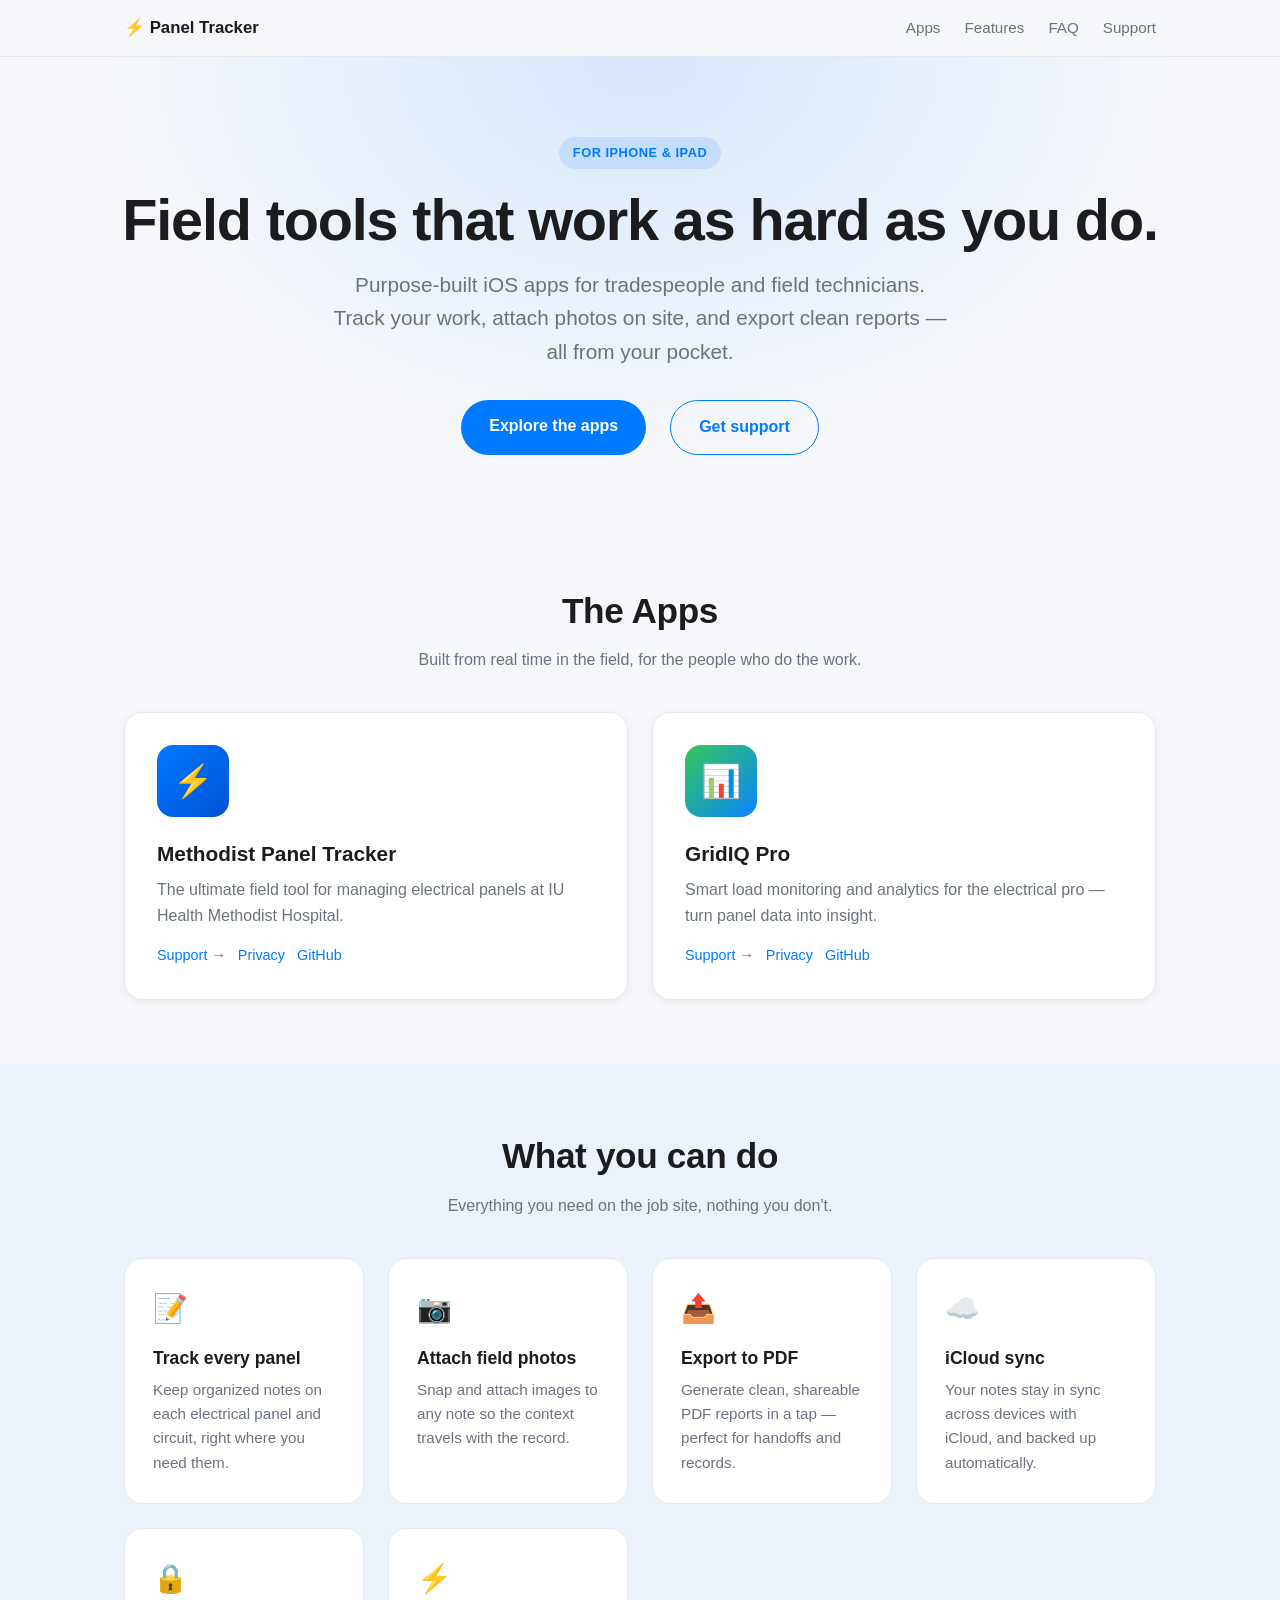
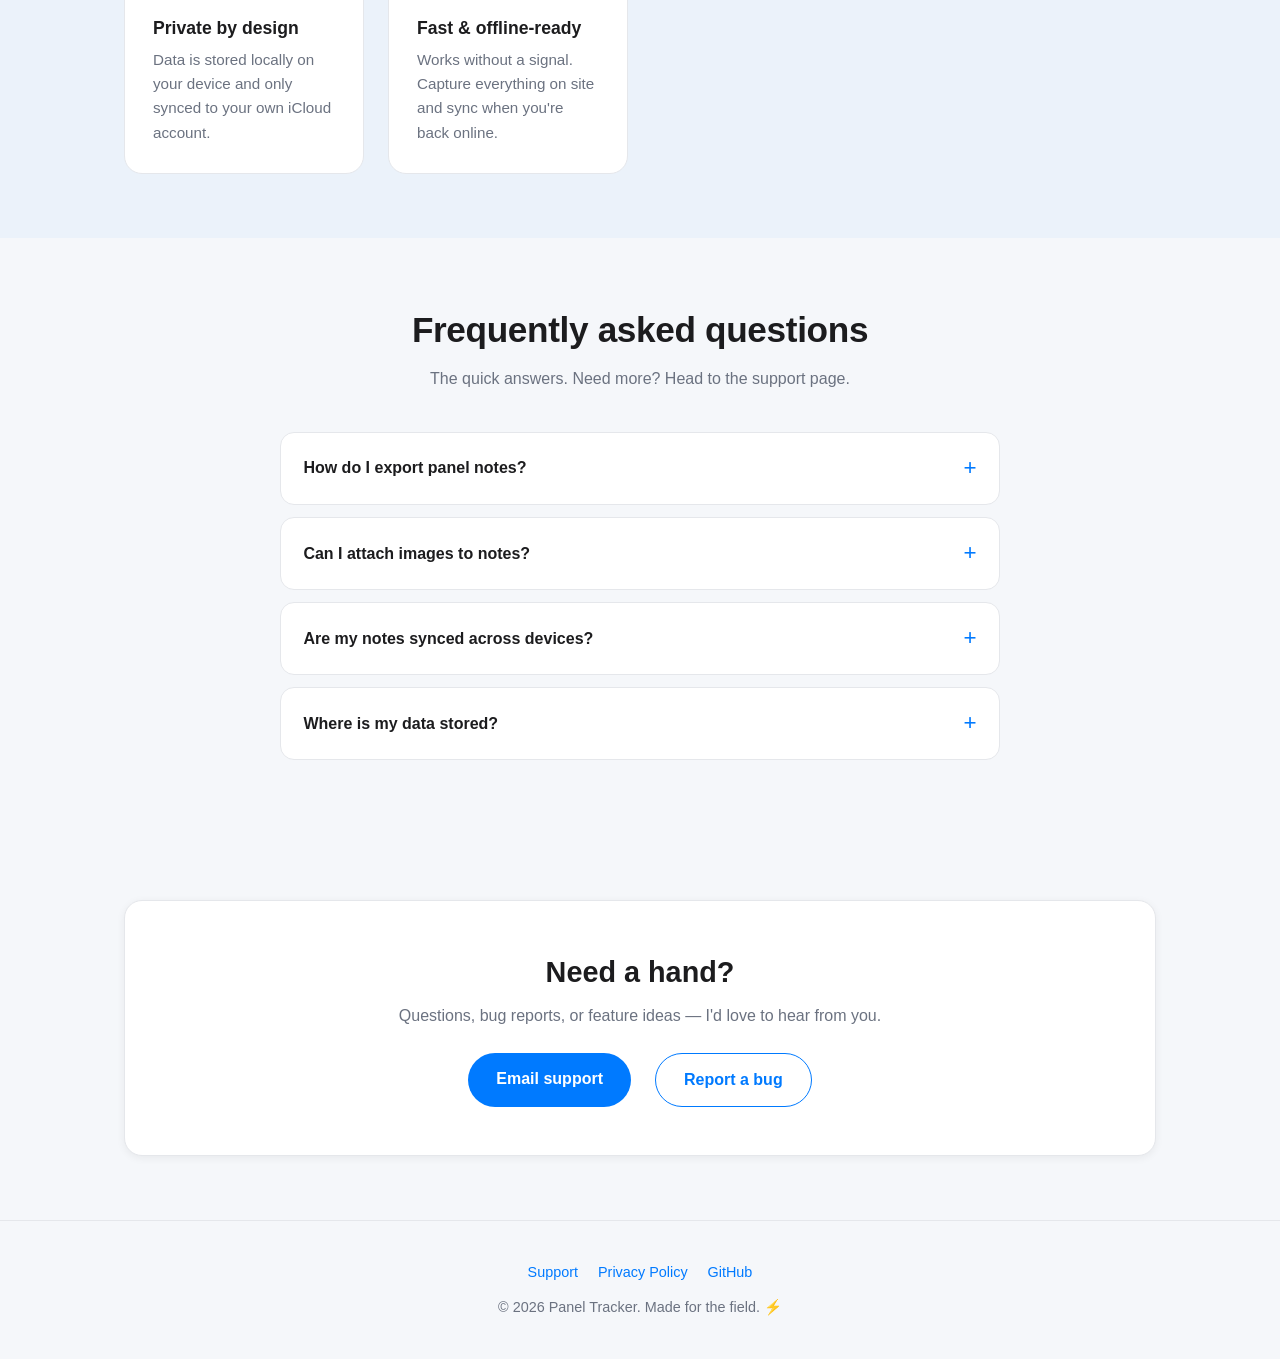
==== commit c60be7e6: "Build iOS apps website with Panel Tracker and GridIQ Pro - Add modern responsive landing page (hero," ====
--- a/index.html
+++ b/index.html
@@ -1,1181 +1,158 @@
-<!-- index.html -->
 <!DOCTYPE html>
 <html lang="en">
 <head>
   <meta charset="UTF-8" />
   <meta name="viewport" content="width=device-width, initial-scale=1.0" />
-  <meta name="description" content="Holt Field Tools — apps built by an electrician, for the people keeping hospitals powered. Meet Methodist Panel Tracker and the upcoming GridIQ." />
-  <meta name="theme-color" content="#0b3d6b" />
-  <title>Holt Field Tools — Apps for Hospital Electricians</title>
-  <style>
-    :root {
-      --navy: #0b3d6b;
-      --navy-deep: #082c4d;
-      --teal: #0e7c86;
-      --amber: #f5a623;
-      --amber-deep: #d98b0c;
-      --ink: #1a2530;
-      --slate: #5b6b7c;
-      --mist: #f6f9fc;
-      --line: #e3e9f0;
-      --white: #ffffff;
-      --radius: 16px;
-      --shadow-sm: 0 2px 8px rgba(11, 61, 107, 0.08);
-      --shadow-md: 0 12px 32px rgba(11, 61, 107, 0.12);
-      --shadow-lg: 0 24px 60px rgba(11, 61, 107, 0.18);
-    }
-
-    * { box-sizing: border-box; margin: 0; padding: 0; }
-    html { scroll-behavior: smooth; }
-    body {
-      font-family: -apple-system, BlinkMacSystemFont, "Segoe UI", Roboto, Helvetica, Arial, sans-serif;
-      color: var(--ink);
-      background: var(--white);
-      line-height: 1.6;
-      -webkit-font-smoothing: antialiased;
-    }
-    a { color: var(--teal); text-decoration: none; }
-    a:hover { text-decoration: underline; }
-    .wrap { max-width: 1160px; margin: 0 auto; padding: 0 24px; }
-
-    /* ---------- Header ---------- */
-    header {
-      position: sticky;
-      top: 0;
-      z-index: 50;
-      background: rgba(255, 255, 255, 0.92);
-      backdrop-filter: saturate(180%) blur(10px);
-      border-bottom: 1px solid var(--line);
-    }
-    .nav {
-      display: flex;
-      align-items: center;
-      justify-content: space-between;
-      height: 70px;
-    }
-    .brand {
-      display: flex;
-      align-items: center;
-      gap: 12px;
-      font-weight: 800;
-      font-size: 1.02rem;
-      color: var(--ink);
-      letter-spacing: -0.01em;
-    }
-    .brand:hover { text-decoration: none; }
-    .brand-mark {
-      width: 42px; height: 42px;
-      border-radius: 12px;
-      background: linear-gradient(150deg, var(--navy), var(--teal));
-      display: grid;
-      place-items: center;
-      box-shadow: var(--shadow-sm);
-    }
-    .brand-sub {
-      display: block;
-      font-size: 0.7rem;
-      font-weight: 700;
-      color: var(--slate);
-      letter-spacing: 0.14em;
-      text-transform: uppercase;
-      margin-top: 1px;
-    }
-    .nav-links { display: flex; align-items: center; gap: 28px; }
-    .nav-links a {
-      color: var(--slate);
-      font-weight: 600;
-      font-size: 0.95rem;
-    }
-    .nav-links a:hover { color: var(--navy); text-decoration: none; }
-    .btn {
-      display: inline-flex;
-      align-items: center;
-      gap: 8px;
-      font-weight: 700;
-      font-size: 0.95rem;
-      padding: 11px 20px;
-      border-radius: 999px;
-      transition: transform 0.12s ease, box-shadow 0.12s ease;
-      border: none;
-      cursor: pointer;
-    }
-    .btn:hover { text-decoration: none; transform: translateY(-1px); }
-    .btn-primary {
-      background: linear-gradient(150deg, var(--amber), var(--amber-deep));
-      color: #3a2600;
-      box-shadow: 0 8px 20px rgba(245, 166, 35, 0.35);
-    }
-    .btn-ghost {
-      background: var(--white);
-      color: var(--navy);
-      border: 1.5px solid var(--line);
-    }
-    .btn-ghost:hover { border-color: var(--navy); }
-    .btn-dark {
-      background: var(--navy-deep);
-      color: var(--white);
-    }
-    @media (max-width: 760px) {
-      .nav-links a:not(.btn) { display: none; }
-      .brand-sub { display: none; }
-    }
-
-    /* ---------- Hero ---------- */
-    .hero {
-      background:
-        radial-gradient(960px 540px at 88% -10%, rgba(14, 124, 134, 0.18), transparent),
-        radial-gradient(700px 460px at 4% 110%, rgba(245, 166, 35, 0.16), transparent),
-        var(--mist);
-      border-bottom: 1px solid var(--line);
-      overflow: hidden;
-    }
-    .hero-grid {
-      display: grid;
-      grid-template-columns: 1.05fr 1fr;
-      gap: 56px;
-      align-items: center;
-      padding: 80px 0 90px;
-    }
-    .eyebrow {
-      display: inline-flex;
-      align-items: center;
-      gap: 8px;
-      background: rgba(14, 124, 134, 0.1);
-      color: var(--teal);
-      font-weight: 700;
-      font-size: 0.78rem;
-      letter-spacing: 0.06em;
-      text-transform: uppercase;
-      padding: 7px 14px;
-      border-radius: 999px;
-    }
-    .eyebrow .dot {
-      width: 7px; height: 7px; border-radius: 50%;
-      background: var(--teal);
-    }
-    h1 {
-      font-size: clamp(2.3rem, 4.8vw, 3.5rem);
-      line-height: 1.1;
-      letter-spacing: -0.02em;
-      margin: 22px 0 18px;
-      color: var(--navy-deep);
-    }
-    h1 .accent { color: var(--teal); }
-    .lede {
-      font-size: 1.15rem;
-      color: var(--slate);
-      max-width: 540px;
-    }
-    .hero-cta {
-      display: flex;
-      flex-wrap: wrap;
-      gap: 14px;
-      margin-top: 32px;
-    }
-    .hero-cta .btn { padding: 14px 26px; font-size: 1rem; }
-    .trust {
-      display: flex;
-      flex-wrap: wrap;
-      gap: 22px;
-      margin-top: 34px;
-    }
-    .trust-item {
-      display: flex;
-      align-items: center;
-      gap: 9px;
-      color: var(--slate);
-      font-size: 0.9rem;
-      font-weight: 600;
-    }
-    .trust-item svg { flex-shrink: 0; }
-    .hero-art {
-      position: relative;
-      display: grid;
-      place-items: center;
-    }
-    .hero-art svg {
-      width: 100%;
-      height: auto;
-      max-width: 540px;
-      filter: drop-shadow(var(--shadow-lg));
-    }
-    @media (max-width: 900px) {
-      .hero-grid {
-        grid-template-columns: 1fr;
-        gap: 40px;
-        padding: 56px 0 64px;
-        text-align: center;
-      }
-      .lede { margin: 0 auto; }
-      .hero-cta, .trust { justify-content: center; }
-      .eyebrow { margin: 0 auto; }
-      .hero-art { order: -1; }
-    }
-
-    /* ---------- Sections ---------- */
-    section { padding: 88px 0; }
-    .section-head {
-      text-align: center;
-      max-width: 660px;
-      margin: 0 auto 56px;
-    }
-    .section-head h2 {
-      font-size: clamp(1.8rem, 3.2vw, 2.4rem);
-      letter-spacing: -0.02em;
-      color: var(--navy-deep);
-    }
-    .section-head p {
-      color: var(--slate);
-      font-size: 1.05rem;
-      margin-top: 12px;
-    }
-    .kicker {
-      display: block;
-      color: var(--amber-deep);
-      font-weight: 700;
-      font-size: 0.82rem;
-      letter-spacing: 0.09em;
-      text-transform: uppercase;
-      margin-bottom: 10px;
-    }
-
-    /* ---------- Product family cards ---------- */
-    .family { background: var(--white); }
-    .product-grid {
-      display: grid;
-      grid-template-columns: 1fr 1fr;
-      gap: 28px;
-    }
-    .product-card {
-      position: relative;
-      border: 1px solid var(--line);
-      border-radius: 22px;
-      padding: 36px 34px 32px;
-      background: var(--white);
-      display: flex;
-      flex-direction: column;
-      transition: transform 0.18s ease, box-shadow 0.18s ease, border-color 0.18s ease;
-      overflow: hidden;
-    }
-    .product-card:hover {
-      transform: translateY(-4px);
-      box-shadow: var(--shadow-md);
-      border-color: transparent;
-    }
-    .product-card.live {
-      background:
-        radial-gradient(420px 200px at 100% 0%, rgba(14, 124, 134, 0.14), transparent),
-        var(--white);
-    }
-    .product-card.soon {
-      background:
-        radial-gradient(420px 200px at 0% 100%, rgba(245, 166, 35, 0.14), transparent),
-        var(--white);
-    }
-    .status-pill {
-      display: inline-flex;
-      align-items: center;
-      gap: 7px;
-      font-size: 0.74rem;
-      font-weight: 800;
-      letter-spacing: 0.1em;
-      text-transform: uppercase;
-      padding: 6px 12px;
-      border-radius: 999px;
-      align-self: flex-start;
-    }
-    .status-pill.live {
-      background: rgba(14, 124, 134, 0.12);
-      color: var(--teal);
-    }
-    .status-pill.live .dot {
-      width: 7px; height: 7px; border-radius: 50%;
-      background: var(--teal);
-      box-shadow: 0 0 0 4px rgba(14, 124, 134, 0.18);
-    }
-    .status-pill.soon {
-      background: rgba(245, 166, 35, 0.14);
-      color: var(--amber-deep);
-    }
-    .product-art {
-      align-self: center;
-      margin: 18px 0 22px;
-    }
-    .product-card h3 {
-      font-size: 1.6rem;
-      color: var(--navy-deep);
-      letter-spacing: -0.01em;
-      margin-bottom: 8px;
-    }
-    .product-card .tagline {
-      color: var(--slate);
-      margin-bottom: 18px;
-    }
-    .product-card ul {
-      list-style: none;
-      margin-bottom: 24px;
-    }
-    .product-card li {
-      display: flex;
-      align-items: flex-start;
-      gap: 10px;
-      padding: 7px 0;
-      color: var(--ink);
-      font-size: 0.96rem;
-    }
-    .product-card li svg { flex-shrink: 0; margin-top: 4px; }
-    .product-card .card-cta { margin-top: auto; display: flex; gap: 10px; flex-wrap: wrap; }
-    @media (max-width: 880px) {
-      .product-grid { grid-template-columns: 1fr; }
-    }
-
-    /* ---------- Panel Tracker deep dive ---------- */
-    .panel-deep {
-      background: var(--mist);
-      border-block: 1px solid var(--line);
-    }
-    .deep-grid {
-      display: grid;
-      grid-template-columns: 1fr 1.05fr;
-      gap: 56px;
-      align-items: center;
-    }
-    .deep-copy h2 {
-      font-size: clamp(1.7rem, 2.8vw, 2.2rem);
-      color: var(--navy-deep);
-      letter-spacing: -0.02em;
-      margin: 10px 0 12px;
-    }
-    .deep-copy p { color: var(--slate); margin-bottom: 22px; }
-    .feature-row {
-      display: grid;
-      grid-template-columns: 1fr 1fr;
-      gap: 18px;
-      margin-top: 14px;
-    }
-    .feature-mini {
-      background: var(--white);
-      border: 1px solid var(--line);
-      border-radius: 13px;
-      padding: 18px 18px;
-    }
-    .feature-mini h4 {
-      font-size: 0.98rem;
-      color: var(--navy-deep);
-      margin: 8px 0 4px;
-    }
-    .feature-mini p { font-size: 0.88rem; color: var(--slate); margin: 0; }
-    .deep-art svg {
-      width: 100%;
-      height: auto;
-      max-width: 540px;
-      filter: drop-shadow(var(--shadow-md));
-    }
-    @media (max-width: 900px) {
-      .deep-grid { grid-template-columns: 1fr; }
-      .deep-art { order: -1; text-align: center; }
-      .feature-row { grid-template-columns: 1fr; }
-    }
-
-    /* ---------- GridIQ teaser ---------- */
-    .gridiq {
-      background:
-        radial-gradient(620px 320px at 84% -20%, rgba(245, 166, 35, 0.28), transparent),
-        radial-gradient(520px 300px at 8% 130%, rgba(14, 124, 134, 0.32), transparent),
-        linear-gradient(150deg, #0d2c4a, #061d33);
-      color: var(--white);
-      text-align: center;
-    }
-    .gridiq-inner {
-      max-width: 700px;
-      margin: 0 auto;
-      display: flex;
-      flex-direction: column;
-      align-items: center;
-    }
-    .soon-badge {
-      display: inline-flex;
-      align-items: center;
-      gap: 8px;
-      background: rgba(245, 166, 35, 0.16);
-      border: 1px solid rgba(245, 166, 35, 0.5);
-      color: var(--amber);
-      font-weight: 800;
-      font-size: 0.76rem;
-      letter-spacing: 0.12em;
-      text-transform: uppercase;
-      padding: 8px 16px;
-      border-radius: 999px;
-    }
-    .gridiq h2 {
-      font-size: clamp(2.8rem, 6.4vw, 4.4rem);
-      letter-spacing: -0.03em;
-      margin: 22px 0 6px;
-      background: linear-gradient(120deg, #ffffff, var(--amber));
-      -webkit-background-clip: text;
-      background-clip: text;
-      color: transparent;
-    }
-    .gridiq .gridiq-sub {
-      font-size: 1.12rem;
-      font-weight: 700;
-      color: #cfe1ec;
-      margin-bottom: 14px;
-    }
-    .gridiq .gridiq-joke {
-      color: rgba(255, 255, 255, 0.66);
-      font-size: 1rem;
-      max-width: 560px;
-    }
-    .gridiq .gridiq-joke em { color: var(--amber); font-style: normal; font-weight: 700; }
-    .meter {
-      display: flex;
-      align-items: center;
-      gap: 12px;
-      margin-top: 28px;
-      color: rgba(255, 255, 255, 0.55);
-      font-size: 0.82rem;
-      font-weight: 700;
-      letter-spacing: 0.04em;
-    }
-    .meter .track {
-      width: 200px;
-      height: 8px;
-      border-radius: 999px;
-      background: rgba(255, 255, 255, 0.12);
-      overflow: hidden;
-    }
-    .meter .fill {
-      display: block;
-      height: 100%;
-      width: 64%;
-      border-radius: 999px;
-      background: linear-gradient(90deg, var(--teal), var(--amber));
-    }
-    .notify {
-      display: flex;
-      gap: 10px;
-      margin-top: 28px;
-      width: 100%;
-      max-width: 420px;
-    }
-    .notify input {
-      flex: 1;
-      padding: 13px 16px;
-      border-radius: 999px;
-      border: 1px solid rgba(255, 255, 255, 0.2);
-      background: rgba(255, 255, 255, 0.06);
-      color: var(--white);
-      font-size: 0.95rem;
-      outline: none;
-    }
-    .notify input::placeholder { color: rgba(255, 255, 255, 0.5); }
-    .notify input:focus { border-color: var(--amber); }
-    .notify .btn { padding: 13px 22px; font-size: 0.95rem; }
-
-    /* ---------- Maker ---------- */
-    .maker { background: var(--white); }
-    .maker-grid {
-      display: grid;
-      grid-template-columns: 1fr 1.4fr;
-      gap: 48px;
-      align-items: center;
-    }
-    .maker-card {
-      background: linear-gradient(150deg, var(--navy), var(--navy-deep));
-      color: var(--white);
-      border-radius: 22px;
-      padding: 36px;
-      text-align: center;
-      box-shadow: var(--shadow-md);
-    }
-    .maker-card .avatar {
-      width: 88px; height: 88px;
-      border-radius: 50%;
-      background: linear-gradient(150deg, var(--teal), var(--amber));
-      display: grid;
-      place-items: center;
-      margin: 0 auto 16px;
-      font-size: 2rem;
-      font-weight: 800;
-      color: var(--navy-deep);
-      box-shadow: 0 8px 28px rgba(0, 0, 0, 0.25);
-    }
-    .maker-card h3 { font-size: 1.3rem; }
-    .maker-card .role {
-      color: var(--amber);
-      font-weight: 700;
-      font-size: 0.85rem;
-      letter-spacing: 0.06em;
-      text-transform: uppercase;
-      margin-top: 4px;
-    }
-    .maker-card p { color: rgba(255, 255, 255, 0.75); margin-top: 14px; font-size: 0.95rem; }
-    .maker-copy h2 {
-      font-size: clamp(1.7rem, 2.8vw, 2.2rem);
-      color: var(--navy-deep);
-      letter-spacing: -0.02em;
-      margin-bottom: 14px;
-    }
-    .maker-copy p { color: var(--slate); margin-bottom: 14px; font-size: 1.02rem; }
-    @media (max-width: 900px) {
-      .maker-grid { grid-template-columns: 1fr; }
-    }
-
-    /* ---------- FAQ ---------- */
-    .faq { background: var(--mist); border-block: 1px solid var(--line); }
-    .faq-list {
-      max-width: 780px;
-      margin: 0 auto;
-      display: flex;
-      flex-direction: column;
-      gap: 14px;
-    }
-    details {
-      border: 1px solid var(--line);
-      border-radius: 12px;
-      background: var(--white);
-      overflow: hidden;
-      transition: box-shadow 0.15s ease;
-    }
-    details[open] { box-shadow: var(--shadow-sm); }
-    summary {
-      cursor: pointer;
-      list-style: none;
-      padding: 20px 22px;
-      font-weight: 700;
-      color: var(--navy-deep);
-      display: flex;
-      justify-content: space-between;
-      align-items: center;
-      gap: 16px;
-    }
-    summary::-webkit-details-marker { display: none; }
-    summary .chev {
-      flex-shrink: 0;
-      transition: transform 0.2s ease;
-      color: var(--teal);
-    }
-    details[open] summary .chev { transform: rotate(180deg); }
-    details .answer {
-      padding: 0 22px 20px;
-      color: var(--slate);
-    }
-
-    /* ---------- Support ---------- */
-    .support {
-      background: linear-gradient(150deg, var(--navy), var(--navy-deep));
-      color: var(--white);
-    }
-    .support .section-head h2 { color: var(--white); }
-    .support .section-head p { color: rgba(255, 255, 255, 0.72); }
-    .support .kicker { color: var(--amber); }
-    .contact-grid {
-      display: grid;
-      grid-template-columns: repeat(2, 1fr);
-      gap: 22px;
-      max-width: 820px;
-      margin: 0 auto;
-    }
-    .contact-card {
-      background: rgba(255, 255, 255, 0.06);
-      border: 1px solid rgba(255, 255, 255, 0.14);
-      border-radius: var(--radius);
-      padding: 30px 26px;
-      transition: background 0.15s ease;
-    }
-    .contact-card:hover { background: rgba(255, 255, 255, 0.1); }
-    .feat-icon {
-      width: 52px; height: 52px;
-      border-radius: 13px;
-      background: linear-gradient(150deg, rgba(11, 61, 107, 0.1), rgba(14, 124, 134, 0.14));
-      display: grid;
-      place-items: center;
-      margin-bottom: 18px;
-    }
-    .contact-card .feat-icon {
-      background: rgba(245, 166, 35, 0.18);
-    }
-    .contact-card h3 { font-size: 1.1rem; margin-bottom: 6px; }
-    .contact-card p { color: rgba(255, 255, 255, 0.72); font-size: 0.95rem; margin-bottom: 14px; }
-    .contact-card a.link-out {
-      font-weight: 700;
-      color: var(--amber);
-      display: inline-flex;
-      align-items: center;
-      gap: 6px;
-    }
-    @media (max-width: 620px) {
-      .contact-grid { grid-template-columns: 1fr; }
-    }
-
-    /* ---------- Footer ---------- */
-    footer {
-      background: var(--navy-deep);
-      color: rgba(255, 255, 255, 0.6);
-      padding: 44px 0;
-      font-size: 0.9rem;
-    }
-    .foot {
-      display: flex;
-      flex-wrap: wrap;
-      align-items: center;
-      justify-content: space-between;
-      gap: 16px;
-    }
-    .foot-links { display: flex; gap: 22px; flex-wrap: wrap; }
-    .foot-links a { color: rgba(255, 255, 255, 0.78); font-weight: 600; }
-    .foot-brand { display: flex; align-items: center; gap: 10px; color: rgba(255,255,255,0.9); font-weight: 800; }
-    .disclaimer {
-      margin-top: 18px;
-      font-size: 0.78rem;
-      color: rgba(255, 255, 255, 0.4);
-      max-width: 760px;
-    }
-  </style>
+  <title>Panel Tracker — iOS Apps</title>
+  <meta name="description" content="Methodist Panel Tracker and GridIQ Pro — iOS apps for electrical field professionals. Track panels, monitor loads, attach photos, and export reports right from your iPhone." />
+  <link rel="stylesheet" href="styles.css" />
 </head>
 <body>
+  <nav class="nav">
+    <div class="container">
+      <a href="index.html" class="nav-brand">⚡ Panel Tracker</a>
+      <div class="nav-links">
+        <a href="#apps">Apps</a>
+        <a href="#features">Features</a>
+        <a href="#faq">FAQ</a>
+        <a href="support.html">Support</a>
+      </div>
+    </div>
+  </nav>
 
-  <!-- ===== Header ===== -->
-  <header>
-    <div class="wrap nav">
-      <a class="brand" href="#top">
-        <span class="brand-mark" aria-hidden="true">
-          <svg width="24" height="24" viewBox="0 0 28 28" fill="none">
-            <path d="M6 4v20M22 4v20M6 14h16" stroke="#fff" stroke-width="2.6" stroke-linecap="round"/>
-            <path d="m17 6-5 8h4l-2 8 7-12h-5l1-4Z" fill="#f5a623" stroke="#fff" stroke-width="0.8" stroke-linejoin="round"/>
-          </svg>
-        </span>
-        <span>
-          Holt Field Tools
-          <span class="brand-sub">Apps for hospital electricians</span>
-        </span>
-      </a>
-      <nav class="nav-links">
-        <a href="#products">Apps</a>
-        <a href="#panel-tracker">Panel Tracker</a>
-        <a href="#gridiq">GridIQ</a>
-        <a href="#faq">FAQ</a>
-        <a href="#support" class="btn btn-primary">Get Support</a>
-      </nav>
+  <header class="hero">
+    <span class="badge">For iPhone &amp; iPad</span>
+    <h1>Field tools that work as hard as you do.</h1>
+    <p>
+      Purpose-built iOS apps for tradespeople and field technicians. Track your
+      work, attach photos on site, and export clean reports — all from your pocket.
+    </p>
+    <div class="btn-group">
+      <a href="#apps" class="btn">Explore the apps</a>
+      <a href="support.html" class="btn btn-secondary">Get support</a>
     </div>
   </header>
 
-  <main id="top">
+  <main>
+    <!-- ===== Apps ===== -->
+    <section id="apps">
+      <div class="container">
+        <h2 class="section-title">The Apps</h2>
+        <p class="section-subtitle">Built from real time in the field, for the people who do the work.</p>
+        <div class="apps-grid">
+          <article class="app-card">
+            <div class="app-icon">⚡</div>
+            <h3>Methodist Panel Tracker</h3>
+            <p class="tagline">The ultimate field tool for managing electrical panels at IU Health Methodist Hospital.</p>
+            <div class="links">
+              <a href="support.html">Support &rarr;</a>
+              <a href="privacy.html">Privacy</a>
+              <a href="https://github.com/Dholt1981/paneltracker-site">GitHub</a>
+            </div>
+          </article>
 
-    <!-- ===== Hero ===== -->
-    <div class="hero">
-      <div class="wrap hero-grid">
-        <div class="hero-copy">
-          <span class="eyebrow"><span class="dot"></span> Built by an electrician, for electricians</span>
-          <h1>Apps for the people <span class="accent">keeping hospitals powered.</span></h1>
-          <p class="lede">
-            Holt Field Tools makes mobile apps for the techs who work behind
-            the breaker doors &mdash; starting at IU Health Methodist Hospital
-            and headed everywhere the lights need to stay on.
-          </p>
-          <div class="hero-cta">
-            <a href="#panel-tracker" class="btn btn-primary">
-              Meet Panel Tracker
-              <svg width="16" height="16" viewBox="0 0 24 24" fill="none"><path d="M5 12h14M13 5l7 7-7 7" stroke="#3a2600" stroke-width="2.4" stroke-linecap="round" stroke-linejoin="round"/></svg>
-            </a>
-            <a href="#gridiq" class="btn btn-ghost">Sneak peek: GridIQ</a>
-          </div>
-          <div class="trust">
-            <span class="trust-item">
-              <svg width="18" height="18" viewBox="0 0 24 24" fill="none"><path d="M12 2 3 6v6c0 5 3.8 8.5 9 10 5.2-1.5 9-5 9-10V6l-9-4Z" fill="#0e7c86"/><path d="m8.5 12 2.5 2.5L16 9" stroke="#fff" stroke-width="2" stroke-linecap="round" stroke-linejoin="round"/></svg>
-              Made in the field
-            </span>
-            <span class="trust-item">
-              <svg width="18" height="18" viewBox="0 0 24 24" fill="none"><path d="M6 18a4 4 0 0 1 0-8 6 6 0 0 1 11.6-2A4.5 4.5 0 0 1 18 18H6Z" fill="#0b3d6b"/></svg>
-              iCloud sync
-            </span>
-            <span class="trust-item">
-              <svg width="18" height="18" viewBox="0 0 24 24" fill="none"><circle cx="12" cy="12" r="9" fill="#f5a623"/><path d="M12 7v5l3.5 2" stroke="#fff" stroke-width="2" stroke-linecap="round" stroke-linejoin="round"/></svg>
-              Built for every shift
-            </span>
-          </div>
-        </div>
-
-        <div class="hero-art">
-          <svg viewBox="0 0 600 480" role="img" aria-labelledby="heroTitle heroDesc" xmlns="http://www.w3.org/2000/svg">
-            <title id="heroTitle">Electrician using Panel Tracker to locate a hospital electrical panel</title>
-            <desc id="heroDesc">A hard-hatted electrician in a hi-vis vest stands in a hospital corridor holding a smartphone running the app, a locator beam pointing to an open electrical panel on the wall.</desc>
-
-            <defs>
-              <linearGradient id="wall" x1="0" y1="0" x2="0" y2="1">
-                <stop offset="0" stop-color="#eef4f9"/>
-                <stop offset="1" stop-color="#dde8f1"/>
-              </linearGradient>
-              <linearGradient id="panelG" x1="0" y1="0" x2="0" y2="1">
-                <stop offset="0" stop-color="#cfd9e2"/>
-                <stop offset="1" stop-color="#aab8c6"/>
-              </linearGradient>
-              <linearGradient id="phoneScreen" x1="0" y1="0" x2="0" y2="1">
-                <stop offset="0" stop-color="#0e7c86"/>
-                <stop offset="1" stop-color="#0b3d6b"/>
-              </linearGradient>
-              <radialGradient id="ping" cx="0.5" cy="0.5" r="0.5">
-                <stop offset="0" stop-color="#f5a623" stop-opacity="0.55"/>
-                <stop offset="1" stop-color="#f5a623" stop-opacity="0"/>
-              </radialGradient>
-            </defs>
-
-            <rect x="20" y="20" width="560" height="440" rx="28" fill="url(#wall)"/>
-            <rect x="20" y="20" width="560" height="40" rx="20" fill="#e3edf4"/>
-            <rect x="250" y="34" width="100" height="13" rx="6" fill="#fff8df"/>
-            <rect x="258" y="37" width="84" height="7" rx="3" fill="#f5e7a8"/>
-
-            <g opacity="0.4">
-              <circle cx="116" cy="138" r="46" fill="#fff"/>
-              <path d="M116 112v52M90 138h52" stroke="#bcd0e0" stroke-width="14" stroke-linecap="round"/>
-            </g>
-
-            <path d="M20 384h560v48a28 28 0 0 1-28 28H48a28 28 0 0 1-28-28v-48Z" fill="#cdd8e1"/>
-            <path d="M20 384h560v14H20z" fill="#bcc9d4"/>
-
-            <g>
-              <rect x="356" y="120" width="74" height="150" rx="6" fill="#bdc9d5" stroke="#9aa9b8" stroke-width="2"/>
-              <rect x="364" y="128" width="58" height="134" rx="3" fill="#d6dee6"/>
-              <rect x="430" y="116" width="118" height="158" rx="8" fill="url(#panelG)" stroke="#94a4b3" stroke-width="2"/>
-              <rect x="442" y="130" width="94" height="130" rx="4" fill="#e7edf2"/>
-              <g fill="#0b3d6b">
-                <rect x="452" y="142" width="34" height="13" rx="3"/>
-                <rect x="492" y="142" width="34" height="13" rx="3"/>
-                <rect x="452" y="162" width="34" height="13" rx="3"/>
-                <rect x="492" y="162" width="34" height="13" rx="3" fill="#f5a623"/>
-                <rect x="452" y="182" width="34" height="13" rx="3"/>
-                <rect x="492" y="182" width="34" height="13" rx="3"/>
-                <rect x="452" y="202" width="34" height="13" rx="3"/>
-                <rect x="492" y="202" width="34" height="13" rx="3"/>
-                <rect x="452" y="222" width="34" height="13" rx="3"/>
-                <rect x="492" y="222" width="34" height="13" rx="3"/>
-              </g>
-              <rect x="442" y="244" width="94" height="10" rx="3" fill="#0e7c86"/>
-              <rect x="448" y="100" width="82" height="20" rx="5" fill="#0b3d6b"/>
-              <text x="489" y="114" font-family="Arial, sans-serif" font-size="11" font-weight="700" fill="#fff" text-anchor="middle">PANEL 3-LB</text>
-            </g>
-
-            <circle cx="489" cy="190" r="92" fill="url(#ping)"/>
-            <path d="M255 250 Q360 150 470 175" stroke="#f5a623" stroke-width="3.4" stroke-linecap="round" stroke-dasharray="2 12" fill="none"/>
-            <circle cx="470" cy="175" r="9" fill="none" stroke="#f5a623" stroke-width="3"/>
-            <circle cx="470" cy="175" r="3.4" fill="#f5a623"/>
-
-            <g>
-              <ellipse cx="180" cy="430" rx="92" ry="16" fill="#000" opacity="0.1"/>
-              <path d="M150 312h62l-4 112h-20l-8-78-8 78h-20l-2-112Z" fill="#2c3e50"/>
-              <path d="M124 422h36v14h-40a4 4 0 0 1-2-12l6-2Z" fill="#1a2530"/>
-              <path d="M188 422h36l6 2a4 4 0 0 1-2 12h-40v-14Z" fill="#1a2530"/>
-              <path d="M138 196c0-22 18-36 42-36s44 14 44 36l4 122h-96l6-122Z" fill="#f5a623"/>
-              <path d="M156 168h48l8 36h-66l10-36Z" fill="#1f3a5c"/>
-              <rect x="142" y="232" width="80" height="9" fill="#e8eef4"/>
-              <rect x="142" y="258" width="80" height="9" fill="#e8eef4"/>
-              <path d="M170 200h10v118h-10z" fill="#e8eef4"/>
-              <path d="M214 210c20 4 34 18 40 36-6 8-16 12-24 10-12-12-22-26-26-40l10-6Z" fill="#1f3a5c"/>
-              <path d="M142 208c-14 8-20 26-18 48l16 2c6-18 12-32 14-44l-12-6Z" fill="#1f3a5c"/>
-              <circle cx="134" cy="262" r="11" fill="#e8b58c"/>
-              <g transform="rotate(-16 250 252)">
-                <rect x="226" y="214" width="58" height="100" rx="11" fill="#1a2530"/>
-                <rect x="231" y="222" width="48" height="84" rx="6" fill="url(#phoneScreen)"/>
-                <rect x="237" y="229" width="36" height="6" rx="3" fill="#f5a623"/>
-                <rect x="237" y="241" width="36" height="5" rx="2.5" fill="#ffffff" opacity="0.85"/>
-                <rect x="237" y="251" width="26" height="5" rx="2.5" fill="#ffffff" opacity="0.55"/>
-                <circle cx="255" cy="277" r="13" fill="#f5a623"/>
-                <path d="M255 270a6 6 0 0 0-6 6c0 4.5 6 11 6 11s6-6.5 6-11a6 6 0 0 0-6-6Z" fill="#fff"/>
-                <circle cx="255" cy="276" r="2.4" fill="#f5a623"/>
-              </g>
-              <circle cx="244" cy="244" r="11" fill="#e8b58c"/>
-              <rect x="170" y="146" width="20" height="20" rx="6" fill="#e8b58c"/>
-              <circle cx="180" cy="124" r="30" fill="#f0c19a"/>
-              <circle cx="152" cy="126" r="6" fill="#e8b58c"/>
-              <circle cx="172" cy="124" r="2.6" fill="#1a2530"/>
-              <circle cx="190" cy="124" r="2.6" fill="#1a2530"/>
-              <path d="M174 136q6 5 12 0" stroke="#a9764f" stroke-width="2.4" fill="none" stroke-linecap="round"/>
-              <path d="M146 110a34 34 0 0 1 68 0Z" fill="#0e7c86"/>
-              <path d="M140 110h80v9a4 4 0 0 1-4 4h-72a4 4 0 0 1-4-4v-9Z" fill="#0b6770"/>
-              <rect x="176" y="78" width="8" height="34" rx="4" fill="#0b6770"/>
-              <path d="M180 90l-5 8h10l-5-8Z" fill="#f5a623"/>
-            </g>
-
-            <!-- Panel located chip -->
-            <g>
-              <rect x="372" y="296" width="166" height="44" rx="22" fill="#fff" stroke="#e3e9f0" stroke-width="1.5"/>
-              <circle cx="396" cy="318" r="13" fill="#0e7c86"/>
-              <path d="m390 318 4 4 8-8" stroke="#fff" stroke-width="2.6" stroke-linecap="round" stroke-linejoin="round" fill="none"/>
-              <text x="416" y="314" font-family="Arial, sans-serif" font-size="12" font-weight="700" fill="#0b3d6b">Panel located</text>
-              <text x="416" y="329" font-family="Arial, sans-serif" font-size="10" fill="#5b6b7c">Level 3 · West Wing</text>
-            </g>
-
-            <!-- GridIQ coming-soon chip -->
-            <g>
-              <rect x="48" y="296" width="158" height="44" rx="22" fill="#0b3d6b"/>
-              <rect x="58" y="306" width="24" height="24" rx="6" fill="#f5a623"/>
-              <path d="m72 312-5 8h4l-2 6 7-10h-4l0-4Z" fill="#0b3d6b"/>
-              <text x="90" y="314" font-family="Arial, sans-serif" font-size="11" font-weight="800" fill="#f5a623">GRIDIQ</text>
-              <text x="90" y="329" font-family="Arial, sans-serif" font-size="10" fill="#cfe1ec">Coming soon</text>
-            </g>
-          </svg>
-        </div>
-      </div>
-    </div>
-
-    <!-- ===== Product family ===== -->
-    <section id="products" class="family">
-      <div class="wrap">
-        <div class="section-head">
-          <span class="kicker">The toolkit</span>
-          <h2>Two apps. One field-tested mission.</h2>
-          <p>Holt Field Tools builds focused mobile apps for hospital electricians &mdash; one is live, one is on the way.</p>
-        </div>
-        <div class="product-grid">
-
-          <!-- Panel Tracker card -->
-          <div class="product-card live">
-            <span class="status-pill live"><span class="dot"></span> Available now</span>
-            <div class="product-art">
-              <svg width="170" height="160" viewBox="0 0 200 180" xmlns="http://www.w3.org/2000/svg">
-                <rect x="56" y="14" width="88" height="152" rx="14" fill="#1a2530"/>
-                <rect x="62" y="22" width="76" height="136" rx="8" fill="#fff"/>
-                <rect x="70" y="32" width="60" height="8" rx="4" fill="#0e7c86"/>
-                <rect x="70" y="46" width="46" height="6" rx="3" fill="#cfd9e2"/>
-                <rect x="70" y="60" width="60" height="40" rx="6" fill="#eef4f9"/>
-                <circle cx="100" cy="80" r="11" fill="#f5a623"/>
-                <path d="M100 73a5 5 0 0 0-5 5c0 4 5 9 5 9s5-5 5-9a5 5 0 0 0-5-5Z" fill="#fff"/>
-                <rect x="70" y="108" width="60" height="6" rx="3" fill="#cfd9e2"/>
-                <rect x="70" y="120" width="40" height="6" rx="3" fill="#cfd9e2"/>
-                <rect x="70" y="138" width="60" height="14" rx="7" fill="#f5a623"/>
-              </svg>
+          <article class="app-card">
+            <div class="app-icon" style="background:linear-gradient(135deg,#34c759,#0a84ff);">📊</div>
+            <h3>GridIQ Pro</h3>
+            <p class="tagline">Smart load monitoring and analytics for the electrical pro — turn panel data into insight.</p>
+            <div class="links">
+              <a href="support.html">Support &rarr;</a>
+              <a href="privacy.html">Privacy</a>
+              <a href="https://github.com/Dholt1981/paneltracker-site">GitHub</a>
             </div>
-            <h3>Methodist Panel Tracker</h3>
-            <p class="tagline">The field tool electricians rely on to locate, document, and manage every electrical panel across the hospital campus.</p>
-            <ul>
-              <li>
-                <svg width="18" height="18" viewBox="0 0 24 24" fill="none"><circle cx="12" cy="12" r="10" fill="#0e7c86"/><path d="m8 12 3 3 5-6" stroke="#fff" stroke-width="2.4" stroke-linecap="round" stroke-linejoin="round"/></svg>
-                Locate any panel by ID or wing
-              </li>
-              <li>
-                <svg width="18" height="18" viewBox="0 0 24 24" fill="none"><circle cx="12" cy="12" r="10" fill="#0e7c86"/><path d="m8 12 3 3 5-6" stroke="#fff" stroke-width="2.4" stroke-linecap="round" stroke-linejoin="round"/></svg>
-                Attach field photos to every note
-              </li>
-              <li>
-                <svg width="18" height="18" viewBox="0 0 24 24" fill="none"><circle cx="12" cy="12" r="10" fill="#0e7c86"/><path d="m8 12 3 3 5-6" stroke="#fff" stroke-width="2.4" stroke-linecap="round" stroke-linejoin="round"/></svg>
-                Export clean PDFs for handoffs
-              </li>
-              <li>
-                <svg width="18" height="18" viewBox="0 0 24 24" fill="none"><circle cx="12" cy="12" r="10" fill="#0e7c86"/><path d="m8 12 3 3 5-6" stroke="#fff" stroke-width="2.4" stroke-linecap="round" stroke-linejoin="round"/></svg>
-                Local-first storage, iCloud sync
-              </li>
-            </ul>
-            <div class="card-cta">
-              <a href="#panel-tracker" class="btn btn-primary">Learn more</a>
-              <a href="#support" class="btn btn-ghost">Get support</a>
-            </div>
-          </div>
-
-          <!-- GridIQ card -->
-          <div class="product-card soon">
-            <span class="status-pill soon">
-              <svg width="11" height="11" viewBox="0 0 24 24" fill="none"><path d="M13 2 4 14h6l-1 8 9-12h-6l1-8Z" fill="#d98b0c"/></svg>
-              Coming Soon
-            </span>
-            <div class="product-art">
-              <svg width="170" height="160" viewBox="0 0 200 180" xmlns="http://www.w3.org/2000/svg">
-                <rect x="20" y="20" width="160" height="140" rx="14" fill="#0d2c4a"/>
-                <g stroke="#1f3d63" stroke-width="1.4">
-                  <path d="M20 60h160M20 100h160M20 140h160M60 20v140M100 20v140M140 20v140"/>
-                </g>
-                <g>
-                  <circle cx="60" cy="60" r="6" fill="#0e7c86"/>
-                  <circle cx="100" cy="100" r="6" fill="#0e7c86"/>
-                  <circle cx="140" cy="60" r="6" fill="#f5a623"/>
-                  <circle cx="140" cy="140" r="6" fill="#0e7c86"/>
-                  <circle cx="60" cy="140" r="6" fill="#f5a623"/>
-                </g>
-                <path d="M60 60h40v40h40M60 60v80h80" stroke="#f5a623" stroke-width="2.2" stroke-dasharray="3 4" fill="none"/>
-                <g>
-                  <circle cx="100" cy="100" r="22" fill="#0d2c4a"/>
-                  <path d="M104 84l-12 18h8l-3 14 13-20h-9l3-12Z" fill="#f5a623"/>
-                </g>
-              </svg>
-            </div>
-            <h3>GridIQ</h3>
-            <p class="tagline">The next bright idea in the Holt Field Tools family. What it does is a surprise &mdash; mostly because we can't find the panel where we hid the spec sheet.</p>
-            <ul>
-              <li>
-                <svg width="18" height="18" viewBox="0 0 24 24" fill="none"><circle cx="12" cy="12" r="10" fill="#f5a623"/><path d="M12 7v5l3.5 2" stroke="#fff" stroke-width="2" stroke-linecap="round" stroke-linejoin="round"/></svg>
-                Smarter than the average breaker
-              </li>
-              <li>
-                <svg width="18" height="18" viewBox="0 0 24 24" fill="none"><circle cx="12" cy="12" r="10" fill="#f5a623"/><path d="M12 7v5l3.5 2" stroke="#fff" stroke-width="2" stroke-linecap="round" stroke-linejoin="round"/></svg>
-                Currently under load test
-              </li>
-              <li>
-                <svg width="18" height="18" viewBox="0 0 24 24" fill="none"><circle cx="12" cy="12" r="10" fill="#f5a623"/><path d="M12 7v5l3.5 2" stroke="#fff" stroke-width="2" stroke-linecap="round" stroke-linejoin="round"/></svg>
-                Worth every amp of patience
-              </li>
-            </ul>
-            <div class="card-cta">
-              <a href="#gridiq" class="btn btn-dark">Sneak peek</a>
-            </div>
-          </div>
-
+          </article>
         </div>
       </div>
     </section>
 
-    <!-- ===== Panel Tracker deep dive ===== -->
-    <section id="panel-tracker" class="panel-deep">
-      <div class="wrap">
-        <div class="deep-grid">
-          <div class="deep-copy">
-            <span class="kicker">Flagship app</span>
-            <h2>Methodist Panel Tracker — built behind the breaker door.</h2>
-            <p>
-              Panel Tracker started where every good tool starts: on a real job, in a real
-              hospital, by someone who got tired of hunting through binders to find a
-              single circuit. Today it lives on the phones of the electricians keeping
-              IU Health Methodist Hospital lit up.
-            </p>
-            <div class="feature-row">
-              <div class="feature-mini">
-                <svg width="28" height="28" viewBox="0 0 24 24" fill="none"><path d="M6 2h8l4 4v16H6V2Z" fill="#0b3d6b"/><path d="M14 2v4h4" fill="#0e7c86"/><path d="M12 11v6m0 0-3-3m3 3 3-3" stroke="#fff" stroke-width="2" stroke-linecap="round" stroke-linejoin="round"/></svg>
-                <h4>Export to PDF</h4>
-                <p>Turn any panel's notes into a clean PDF, ready for inspections and handoffs.</p>
-              </div>
-              <div class="feature-mini">
-                <svg width="28" height="28" viewBox="0 0 24 24" fill="none"><rect x="3" y="5" width="18" height="14" rx="3" fill="#0b3d6b"/><circle cx="9" cy="10" r="2.4" fill="#f5a623"/><path d="m5 17 5-5 4 4 3-3 4 4" stroke="#0e7c86" stroke-width="2.2" stroke-linecap="round" stroke-linejoin="round" fill="none"/></svg>
-                <h4>Attach field photos</h4>
-                <p>Snap or attach images so breaker layouts are documented exactly as found.</p>
-              </div>
-              <div class="feature-mini">
-                <svg width="28" height="28" viewBox="0 0 24 24" fill="none"><path d="M6 19a4 4 0 0 1 0-8 6 6 0 0 1 11.6-2A4.5 4.5 0 0 1 18 19H6Z" fill="#0b3d6b"/><path d="M12 9v6m0 0 2.5-2.5M12 15l-2.5-2.5" stroke="#fff" stroke-width="2" stroke-linecap="round" stroke-linejoin="round"/></svg>
-                <h4>iCloud sync</h4>
-                <p>Notes follow you across iPhone and iPad with iCloud Key-Value storage.</p>
-              </div>
-              <div class="feature-mini">
-                <svg width="28" height="28" viewBox="0 0 24 24" fill="none"><rect x="4" y="3" width="16" height="18" rx="3" fill="#0b3d6b"/><rect x="8" y="7" width="8" height="2.4" rx="1.2" fill="#f5a623"/><rect x="8" y="12" width="8" height="2.4" rx="1.2" fill="#0e7c86"/><rect x="8" y="17" width="5" height="2.4" rx="1.2" fill="#0e7c86"/></svg>
-                <h4>Local-first</h4>
-                <p>Works in basements and dead zones &mdash; everything saves on-device first.</p>
-              </div>
-            </div>
+    <!-- ===== Features ===== -->
+    <section id="features" style="background:color-mix(in srgb, var(--accent) 4%, var(--bg));">
+      <div class="container">
+        <h2 class="section-title">What you can do</h2>
+        <p class="section-subtitle">Everything you need on the job site, nothing you don't.</p>
+        <div class="features-grid">
+          <div class="feature">
+            <span class="emoji">📝</span>
+            <h4>Track every panel</h4>
+            <p>Keep organized notes on each electrical panel and circuit, right where you need them.</p>
           </div>
-          <div class="deep-art">
-            <svg viewBox="0 0 480 460" xmlns="http://www.w3.org/2000/svg">
-              <defs>
-                <linearGradient id="screenG" x1="0" y1="0" x2="0" y2="1">
-                  <stop offset="0" stop-color="#0e7c86"/>
-                  <stop offset="1" stop-color="#0b3d6b"/>
-                </linearGradient>
-              </defs>
-              <!-- phone shell -->
-              <rect x="90" y="20" width="300" height="420" rx="44" fill="#1a2530"/>
-              <rect x="100" y="30" width="280" height="400" rx="36" fill="#fff"/>
-              <!-- notch -->
-              <rect x="200" y="40" width="80" height="18" rx="9" fill="#1a2530"/>
-              <!-- app header -->
-              <rect x="118" y="74" width="244" height="44" rx="14" fill="#0b3d6b"/>
-              <text x="240" y="100" font-family="Arial, sans-serif" font-size="14" font-weight="800" fill="#fff" text-anchor="middle">Panel Tracker</text>
-              <!-- panel row 1 -->
-              <g>
-                <rect x="118" y="132" width="244" height="64" rx="12" fill="#f6f9fc" stroke="#e3e9f0"/>
-                <rect x="130" y="146" width="36" height="36" rx="8" fill="#0e7c86"/>
-                <text x="148" y="170" font-family="Arial, sans-serif" font-size="13" font-weight="800" fill="#fff" text-anchor="middle">3-LB</text>
-                <text x="178" y="158" font-family="Arial, sans-serif" font-size="13" font-weight="700" fill="#0b3d6b">West Wing · Level 3</text>
-                <text x="178" y="178" font-family="Arial, sans-serif" font-size="11" fill="#5b6b7c">Last updated · today</text>
-                <circle cx="340" cy="164" r="6" fill="#0e7c86"/>
-              </g>
-              <!-- panel row 2 -->
-              <g>
-                <rect x="118" y="206" width="244" height="64" rx="12" fill="#f6f9fc" stroke="#e3e9f0"/>
-                <rect x="130" y="220" width="36" height="36" rx="8" fill="#0b3d6b"/>
-                <text x="148" y="244" font-family="Arial, sans-serif" font-size="12" font-weight="800" fill="#fff" text-anchor="middle">2-EM</text>
-                <text x="178" y="232" font-family="Arial, sans-serif" font-size="13" font-weight="700" fill="#0b3d6b">ER · Emergency Power</text>
-                <text x="178" y="252" font-family="Arial, sans-serif" font-size="11" fill="#5b6b7c">3 notes · 2 photos</text>
-                <circle cx="340" cy="238" r="6" fill="#f5a623"/>
-              </g>
-              <!-- panel row 3 -->
-              <g>
-                <rect x="118" y="280" width="244" height="64" rx="12" fill="#f6f9fc" stroke="#e3e9f0"/>
-                <rect x="130" y="294" width="36" height="36" rx="8" fill="#0e7c86"/>
-                <text x="148" y="318" font-family="Arial, sans-serif" font-size="12" font-weight="800" fill="#fff" text-anchor="middle">1-MA</text>
-                <text x="178" y="306" font-family="Arial, sans-serif" font-size="13" font-weight="700" fill="#0b3d6b">Main · MRI Suite</text>
-                <text x="178" y="326" font-family="Arial, sans-serif" font-size="11" fill="#5b6b7c">Last updated · 2d</text>
-                <circle cx="340" cy="312" r="6" fill="#0e7c86"/>
-              </g>
-              <!-- export button -->
-              <rect x="118" y="362" width="244" height="50" rx="25" fill="url(#screenG)"/>
-              <text x="240" y="392" font-family="Arial, sans-serif" font-size="14" font-weight="800" fill="#fff" text-anchor="middle">Export panel PDF</text>
-            </svg>
+          <div class="feature">
+            <span class="emoji">📷</span>
+            <h4>Attach field photos</h4>
+            <p>Snap and attach images to any note so the context travels with the record.</p>
+          </div>
+          <div class="feature">
+            <span class="emoji">📤</span>
+            <h4>Export to PDF</h4>
+            <p>Generate clean, shareable PDF reports in a tap — perfect for handoffs and records.</p>
+          </div>
+          <div class="feature">
+            <span class="emoji">☁️</span>
+            <h4>iCloud sync</h4>
+            <p>Your notes stay in sync across devices with iCloud, and backed up automatically.</p>
+          </div>
+          <div class="feature">
+            <span class="emoji">🔒</span>
+            <h4>Private by design</h4>
+            <p>Data is stored locally on your device and only synced to your own iCloud account.</p>
+          </div>
+          <div class="feature">
+            <span class="emoji">⚡</span>
+            <h4>Fast &amp; offline-ready</h4>
+            <p>Works without a signal. Capture everything on site and sync when you're back online.</p>
           </div>
         </div>
       </div>
     </section>
 
-    <!-- ===== GridIQ teaser ===== -->
-    <section id="gridiq" class="gridiq">
-      <div class="wrap gridiq-inner">
-        <span class="soon-badge">
-          <svg width="13" height="13" viewBox="0 0 24 24" fill="none"><path d="M13 2 4 14h6l-1 8 9-12h-6l1-8Z" fill="#f5a623"/></svg>
-          Coming Soon
-        </span>
-        <h2>GridIQ</h2>
-        <p class="gridiq-sub">The second app in the Holt Field Tools family.</p>
-        <p class="gridiq-joke">
-          We'd love to spill the details, but they're locked inside an
-          electrical panel and <em>nobody can find it.</em> If only someone
-          made an app for that&hellip; Drop your email below and we'll buzz
-          you the second it's powered up &mdash; well worth the
-          <em>amp-icipation.</em>
-        </p>
-        <form class="notify" onsubmit="event.preventDefault();this.querySelector('button').textContent='You’re on the list →';this.querySelector('input').value='';">
-          <input type="email" placeholder="you@hospital.org" aria-label="Email for GridIQ updates" required />
-          <button type="submit" class="btn btn-primary">Notify me</button>
-        </form>
-        <div class="meter">
-          <span>Hype level</span>
-          <span class="track"><span class="fill"></span></span>
-          <span>Fully charged</span>
-        </div>
-      </div>
-    </section>
-
-    <!-- ===== Maker ===== -->
-    <section class="maker">
-      <div class="wrap maker-grid">
-        <div class="maker-card">
-          <div class="avatar">DH</div>
-          <h3>D. Holt</h3>
-          <div class="role">Electrician &middot; Maker</div>
-          <p>"I built these apps because I needed them on the job. If they save you a single trip back to the truck, that's the whole point."</p>
-        </div>
-        <div class="maker-copy">
-          <span class="kicker">Why Holt Field Tools</span>
-          <h2>Built by an electrician who got tired of hunting for panels.</h2>
-          <p>
-            Hospital electrical systems are big, branching, and unforgiving.
-            Holt Field Tools makes apps narrowly focused on the things that
-            slow techs down &mdash; finding panels, documenting changes,
-            handing work off cleanly between shifts.
-          </p>
-          <p>
-            Every feature ships because it solved a real problem on a real
-            floor. Nothing else.
-          </p>
-        </div>
-      </div>
-    </section>
-
     <!-- ===== FAQ ===== -->
-    <section id="faq" class="faq">
-      <div class="wrap">
-        <div class="section-head">
-          <span class="kicker">Support</span>
-          <h2>Frequently asked questions</h2>
-          <p>Quick answers to the questions we hear most from the field.</p>
-        </div>
+    <section id="faq">
+      <div class="container">
+        <h2 class="section-title">Frequently asked questions</h2>
+        <p class="section-subtitle">The quick answers. Need more? Head to the support page.</p>
         <div class="faq-list">
-          <details>
-            <summary>How do I export panel notes?
-              <svg class="chev" width="18" height="18" viewBox="0 0 24 24" fill="none"><path d="m6 9 6 6 6-6" stroke="currentColor" stroke-width="2.4" stroke-linecap="round" stroke-linejoin="round"/></svg>
-            </summary>
-            <div class="answer">Tap the export icon in the top-right corner of a panel and select <strong>PDF</strong>. The app builds a formatted document you can share or save.</div>
+          <details class="faq-item">
+            <summary>How do I export panel notes?</summary>
+            <div class="answer">Tap the export icon 📤 in the top-right corner and select PDF.</div>
           </details>
-          <details>
-            <summary>Can I attach images to notes?
-              <svg class="chev" width="18" height="18" viewBox="0 0 24 24" fill="none"><path d="m6 9 6 6 6-6" stroke="currentColor" stroke-width="2.4" stroke-linecap="round" stroke-linejoin="round"/></svg>
-            </summary>
-            <div class="answer">Yes. Tap <strong>Select Image</strong> in the note section to attach field photos directly to a panel record.</div>
+          <details class="faq-item">
+            <summary>Can I attach images to notes?</summary>
+            <div class="answer">Yes — tap "Select Image" in the note section to attach field photos.</div>
           </details>
-          <details>
-            <summary>Are my notes synced across devices?
-              <svg class="chev" width="18" height="18" viewBox="0 0 24 24" fill="none"><path d="m6 9 6 6 6-6" stroke="currentColor" stroke-width="2.4" stroke-linecap="round" stroke-linejoin="round"/></svg>
-            </summary>
-            <div class="answer">Yes &mdash; as long as <strong>iCloud Key-Value storage</strong> is enabled on your devices, notes sync automatically between them.</div>
+          <details class="faq-item">
+            <summary>Are my notes synced across devices?</summary>
+            <div class="answer">Yes, if iCloud Key-Value storage is enabled on your devices.</div>
           </details>
-          <details>
-            <summary>Where is my data stored?
-              <svg class="chev" width="18" height="18" viewBox="0 0 24 24" fill="none"><path d="m6 9 6 6 6-6" stroke="currentColor" stroke-width="2.4" stroke-linecap="round" stroke-linejoin="round"/></svg>
-            </summary>
-            <div class="answer">All notes and images are saved <strong>locally on your device</strong> and optionally backed up with iCloud, so they stay available even without a connection.</div>
-          </details>
-          <details>
-            <summary>When is GridIQ launching?
-              <svg class="chev" width="18" height="18" viewBox="0 0 24 24" fill="none"><path d="m6 9 6 6 6-6" stroke="currentColor" stroke-width="2.4" stroke-linecap="round" stroke-linejoin="round"/></svg>
-            </summary>
-            <div class="answer">Soon-ish. We promise to flip the breaker on it when it's ready &mdash; drop your email in the GridIQ section and you'll be the first to know.</div>
+          <details class="faq-item">
+            <summary>Where is my data stored?</summary>
+            <div class="answer">All notes and images are saved locally and optionally backed up with iCloud.</div>
           </details>
         </div>
       </div>
     </section>
 
-    <!-- ===== Support ===== -->
-    <section id="support" class="support">
-      <div class="wrap">
-        <div class="section-head">
-          <span class="kicker">We're here to help</span>
-          <h2>Need a hand or have a feature idea?</h2>
-          <p>Reach out any time &mdash; we read every message and bug report.</p>
-        </div>
-        <div class="contact-grid">
-          <div class="contact-card">
-            <div class="feat-icon">
-              <svg width="26" height="26" viewBox="0 0 24 24" fill="none"><rect x="3" y="5" width="18" height="14" rx="3" fill="#f5a623"/><path d="m4 7 8 6 8-6" stroke="#0b3d6b" stroke-width="2" stroke-linecap="round" stroke-linejoin="round" fill="none"/></svg>
-            </div>
-            <h3>Email support</h3>
-            <p>Questions, account help, or anything that isn't working right &mdash; send us a note.</p>
-            <a class="link-out" href="mailto:dholt25@yahoo.com">
-              dholt25@yahoo.com
-              <svg width="14" height="14" viewBox="0 0 24 24" fill="none"><path d="M7 17 17 7M9 7h8v8" stroke="#f5a623" stroke-width="2.4" stroke-linecap="round" stroke-linejoin="round"/></svg>
-            </a>
-          </div>
-          <div class="contact-card">
-            <div class="feat-icon">
-              <svg width="26" height="26" viewBox="0 0 24 24" fill="none"><path d="M12 2a10 10 0 0 0-3.2 19.5c.5.1.7-.2.7-.5v-1.7c-2.8.6-3.4-1.3-3.4-1.3-.5-1.2-1.1-1.5-1.1-1.5-.9-.6.1-.6.1-.6 1 .1 1.5 1 1.5 1 .9 1.6 2.4 1.1 3 .9.1-.7.4-1.1.7-1.4-2.2-.3-4.6-1.1-4.6-5 0-1.1.4-2 1-2.7-.1-.3-.4-1.3.1-2.7 0 0 .8-.3 2.7 1a9.3 9.3 0 0 1 5 0c1.9-1.3 2.7-1 2.7-1 .5 1.4.2 2.4.1 2.7.6.7 1 1.6 1 2.7 0 3.9-2.4 4.7-4.6 5 .4.3.7.9.7 1.9v2.8c0 .3.2.6.7.5A10 10 0 0 0 12 2Z" fill="#f5a623"/></svg>
-            </div>
-            <h3>Report a bug</h3>
-            <p>Hit something that sparks? Open a GitHub issue and we'll help you ground it.</p>
-            <a class="link-out" href="https://github.com/Dholt1981/paneltracker-site/issues">
-              Open a GitHub issue
-              <svg width="14" height="14" viewBox="0 0 24 24" fill="none"><path d="M7 17 17 7M9 7h8v8" stroke="#f5a623" stroke-width="2.4" stroke-linecap="round" stroke-linejoin="round"/></svg>
-            </a>
+    <!-- ===== Contact ===== -->
+    <section id="contact">
+      <div class="container">
+        <div class="cta">
+          <h2>Need a hand?</h2>
+          <p>Questions, bug reports, or feature ideas — I'd love to hear from you.</p>
+          <div class="btn-group">
+            <a href="mailto:dholt25@yahoo.com" class="btn">Email support</a>
+            <a href="https://github.com/Dholt1981/paneltracker-site/issues" class="btn btn-secondary">Report a bug</a>
           </div>
         </div>
       </div>
     </section>
   </main>
 
-  <!-- ===== Footer ===== -->
-  <footer>
-    <div class="wrap">
-      <div class="foot">
-        <div class="foot-brand">
-          <span class="brand-mark" aria-hidden="true" style="width:32px;height:32px;border-radius:9px;">
-            <svg width="18" height="18" viewBox="0 0 28 28" fill="none">
-              <path d="M6 4v20M22 4v20M6 14h16" stroke="#fff" stroke-width="2.6" stroke-linecap="round"/>
-              <path d="m17 6-5 8h4l-2 8 7-12h-5l1-4Z" fill="#f5a623" stroke="#fff" stroke-width="0.8" stroke-linejoin="round"/>
-            </svg>
-          </span>
-          Holt Field Tools
-        </div>
-        <div class="foot-links">
-          <a href="#panel-tracker">Panel Tracker</a>
-          <a href="#gridiq">GridIQ</a>
-          <a href="#faq">FAQ</a>
-          <a href="https://dholt1981.github.io/paneltracker-site/privacy">Privacy Policy</a>
-          <a href="https://github.com/Dholt1981/paneltracker-site">GitHub</a>
-          <a href="mailto:dholt25@yahoo.com">Contact</a>
-        </div>
-      </div>
-      <p class="disclaimer">
-        Holt Field Tools builds independent mobile apps for electricians.
-        Methodist Panel Tracker is used at IU Health Methodist Hospital and is
-        not affiliated with IU Health. &copy; <span id="year">2026</span> Holt Field Tools.
-      </p>
+  <footer class="footer">
+    <div class="footer-links">
+      <a href="support.html">Support</a>
+      <a href="privacy.html">Privacy Policy</a>
+      <a href="https://github.com/Dholt1981/paneltracker-site">GitHub</a>
     </div>
+    <p>&copy; 2026 Panel Tracker. Made for the field. ⚡️</p>
   </footer>
-
-  <script>
-    document.getElementById('year').textContent = new Date().getFullYear();
-  </script>
 </body>
 </html>
--- a/styles.css
+++ b/styles.css
@@ -0,0 +1,247 @@
+/* ===== Design tokens ===== */
+:root {
+  --bg: #f5f7fa;
+  --bg-elev: #ffffff;
+  --text: #1c1c1e;
+  --text-muted: #6b7280;
+  --accent: #007aff;
+  --accent-dark: #0051d5;
+  --border: #e5e7eb;
+  --radius: 18px;
+  --shadow: 0 10px 30px rgba(0, 0, 0, 0.08);
+  --shadow-sm: 0 2px 8px rgba(0, 0, 0, 0.06);
+  --max: 1080px;
+  --font: -apple-system, BlinkMacSystemFont, "SF Pro Text", "Segoe UI", Roboto,
+    Helvetica, Arial, sans-serif;
+}
+
+@media (prefers-color-scheme: dark) {
+  :root {
+    --bg: #000000;
+    --bg-elev: #1c1c1e;
+    --text: #f5f5f7;
+    --text-muted: #98989d;
+    --accent: #0a84ff;
+    --accent-dark: #409cff;
+    --border: #2c2c2e;
+    --shadow: 0 10px 30px rgba(0, 0, 0, 0.5);
+    --shadow-sm: 0 2px 8px rgba(0, 0, 0, 0.4);
+  }
+}
+
+* { box-sizing: border-box; margin: 0; padding: 0; }
+
+html { scroll-behavior: smooth; }
+
+body {
+  font-family: var(--font);
+  background: var(--bg);
+  color: var(--text);
+  line-height: 1.6;
+  -webkit-font-smoothing: antialiased;
+}
+
+a { color: var(--accent); text-decoration: none; }
+a:hover { text-decoration: underline; }
+
+.container { max-width: var(--max); margin: 0 auto; padding: 0 1.5rem; }
+
+/* ===== Navigation ===== */
+.nav {
+  position: sticky;
+  top: 0;
+  z-index: 50;
+  background: color-mix(in srgb, var(--bg) 80%, transparent);
+  backdrop-filter: saturate(180%) blur(20px);
+  -webkit-backdrop-filter: saturate(180%) blur(20px);
+  border-bottom: 1px solid var(--border);
+}
+.nav .container {
+  display: flex;
+  align-items: center;
+  justify-content: space-between;
+  height: 56px;
+}
+.nav-brand { font-weight: 700; font-size: 1.05rem; color: var(--text); }
+.nav-brand:hover { text-decoration: none; }
+.nav-links { display: flex; gap: 1.5rem; }
+.nav-links a { color: var(--text-muted); font-size: 0.95rem; font-weight: 500; }
+.nav-links a:hover { color: var(--text); text-decoration: none; }
+@media (max-width: 600px) { .nav-links { gap: 1rem; font-size: 0.85rem; } }
+
+/* ===== Hero ===== */
+.hero {
+  text-align: center;
+  padding: 5rem 1.5rem 4rem;
+  background:
+    radial-gradient(ellipse at top, color-mix(in srgb, var(--accent) 12%, transparent), transparent 60%);
+}
+.hero .badge {
+  display: inline-block;
+  font-size: 0.8rem;
+  font-weight: 600;
+  letter-spacing: 0.04em;
+  text-transform: uppercase;
+  color: var(--accent);
+  background: color-mix(in srgb, var(--accent) 12%, transparent);
+  padding: 0.35rem 0.85rem;
+  border-radius: 999px;
+  margin-bottom: 1.25rem;
+}
+.hero h1 {
+  font-size: clamp(2.2rem, 6vw, 3.6rem);
+  font-weight: 800;
+  letter-spacing: -0.02em;
+  line-height: 1.1;
+  margin-bottom: 1rem;
+}
+.hero p {
+  font-size: clamp(1.05rem, 2.5vw, 1.3rem);
+  color: var(--text-muted);
+  max-width: 620px;
+  margin: 0 auto 2rem;
+}
+.btn {
+  display: inline-block;
+  background: var(--accent);
+  color: #fff;
+  font-weight: 600;
+  padding: 0.85rem 1.75rem;
+  border-radius: 999px;
+  transition: background 0.2s, transform 0.1s;
+}
+.btn:hover { background: var(--accent-dark); text-decoration: none; transform: translateY(-1px); }
+.btn-secondary {
+  background: transparent;
+  color: var(--accent);
+  border: 1.5px solid var(--accent);
+  margin-left: 0.75rem;
+}
+.btn-secondary:hover { background: color-mix(in srgb, var(--accent) 10%, transparent); }
+.btn-group { display: flex; flex-wrap: wrap; gap: 0.75rem; justify-content: center; }
+
+/* ===== Sections ===== */
+section { padding: 4rem 0; }
+.section-title {
+  text-align: center;
+  font-size: clamp(1.6rem, 4vw, 2.2rem);
+  font-weight: 700;
+  letter-spacing: -0.01em;
+  margin-bottom: 0.5rem;
+}
+.section-subtitle {
+  text-align: center;
+  color: var(--text-muted);
+  max-width: 560px;
+  margin: 0 auto 2.5rem;
+}
+
+/* ===== App cards ===== */
+.apps-grid {
+  display: grid;
+  grid-template-columns: repeat(auto-fit, minmax(280px, 1fr));
+  gap: 1.5rem;
+}
+.app-card {
+  background: var(--bg-elev);
+  border: 1px solid var(--border);
+  border-radius: var(--radius);
+  padding: 2rem;
+  box-shadow: var(--shadow-sm);
+  transition: transform 0.2s, box-shadow 0.2s;
+}
+.app-card:hover { transform: translateY(-4px); box-shadow: var(--shadow); }
+.app-icon {
+  width: 72px;
+  height: 72px;
+  border-radius: 16px;
+  background: linear-gradient(135deg, var(--accent), var(--accent-dark));
+  display: flex;
+  align-items: center;
+  justify-content: center;
+  font-size: 2rem;
+  margin-bottom: 1.25rem;
+}
+.app-card h3 { font-size: 1.3rem; margin-bottom: 0.4rem; }
+.app-card .tagline { color: var(--text-muted); margin-bottom: 1rem; }
+.app-card .links { display: flex; flex-wrap: wrap; gap: 0.75rem; font-size: 0.9rem; }
+
+/* ===== Features ===== */
+.features-grid {
+  display: grid;
+  grid-template-columns: repeat(auto-fit, minmax(240px, 1fr));
+  gap: 1.5rem;
+}
+.feature {
+  background: var(--bg-elev);
+  border: 1px solid var(--border);
+  border-radius: var(--radius);
+  padding: 1.75rem;
+}
+.feature .emoji { font-size: 1.75rem; display: block; margin-bottom: 0.75rem; }
+.feature h4 { font-size: 1.1rem; margin-bottom: 0.35rem; }
+.feature p { color: var(--text-muted); font-size: 0.95rem; }
+
+/* ===== FAQ ===== */
+.faq-list { max-width: 720px; margin: 0 auto; }
+.faq-item {
+  background: var(--bg-elev);
+  border: 1px solid var(--border);
+  border-radius: 14px;
+  margin-bottom: 0.75rem;
+  overflow: hidden;
+}
+.faq-item summary {
+  cursor: pointer;
+  padding: 1.1rem 1.4rem;
+  font-weight: 600;
+  list-style: none;
+  display: flex;
+  justify-content: space-between;
+  align-items: center;
+}
+.faq-item summary::-webkit-details-marker { display: none; }
+.faq-item summary::after { content: "+"; color: var(--accent); font-size: 1.4rem; font-weight: 400; }
+.faq-item[open] summary::after { content: "\2212"; }
+.faq-item .answer { padding: 0 1.4rem 1.2rem; color: var(--text-muted); }
+
+/* ===== Contact / CTA ===== */
+.cta {
+  background: var(--bg-elev);
+  border: 1px solid var(--border);
+  border-radius: var(--radius);
+  text-align: center;
+  padding: 3rem 2rem;
+  box-shadow: var(--shadow-sm);
+}
+.cta h2 { font-size: 1.8rem; margin-bottom: 0.5rem; }
+.cta p { color: var(--text-muted); margin-bottom: 1.5rem; }
+
+/* ===== Footer ===== */
+.footer {
+  border-top: 1px solid var(--border);
+  padding: 2.5rem 1.5rem;
+  text-align: center;
+  color: var(--text-muted);
+  font-size: 0.9rem;
+}
+.footer .footer-links { margin-bottom: 0.75rem; display: flex; gap: 1.25rem; justify-content: center; flex-wrap: wrap; }
+
+/* ===== Article (support / privacy pages) ===== */
+.article { max-width: 760px; margin: 0 auto; padding: 3rem 1.5rem; }
+.article h1 { font-size: 2.2rem; letter-spacing: -0.01em; margin-bottom: 0.5rem; }
+.article h2 { font-size: 1.4rem; margin: 2rem 0 0.75rem; }
+.article p, .article li { color: var(--text); }
+.article .lead { color: var(--text-muted); font-size: 1.1rem; margin-bottom: 1.5rem; }
+.article ul { padding-left: 1.4rem; margin-bottom: 1rem; }
+.article li { margin-bottom: 0.4rem; }
+.article table { width: 100%; border-collapse: collapse; margin: 1rem 0; }
+.article th, .article td {
+  text-align: left;
+  padding: 0.75rem 1rem;
+  border-bottom: 1px solid var(--border);
+  vertical-align: top;
+}
+.article th { background: var(--bg-elev); font-weight: 600; }
+.article hr { border: none; border-top: 1px solid var(--border); margin: 2rem 0; }
+.back-link { display: inline-block; margin-bottom: 1.5rem; color: var(--text-muted); font-size: 0.95rem; }
